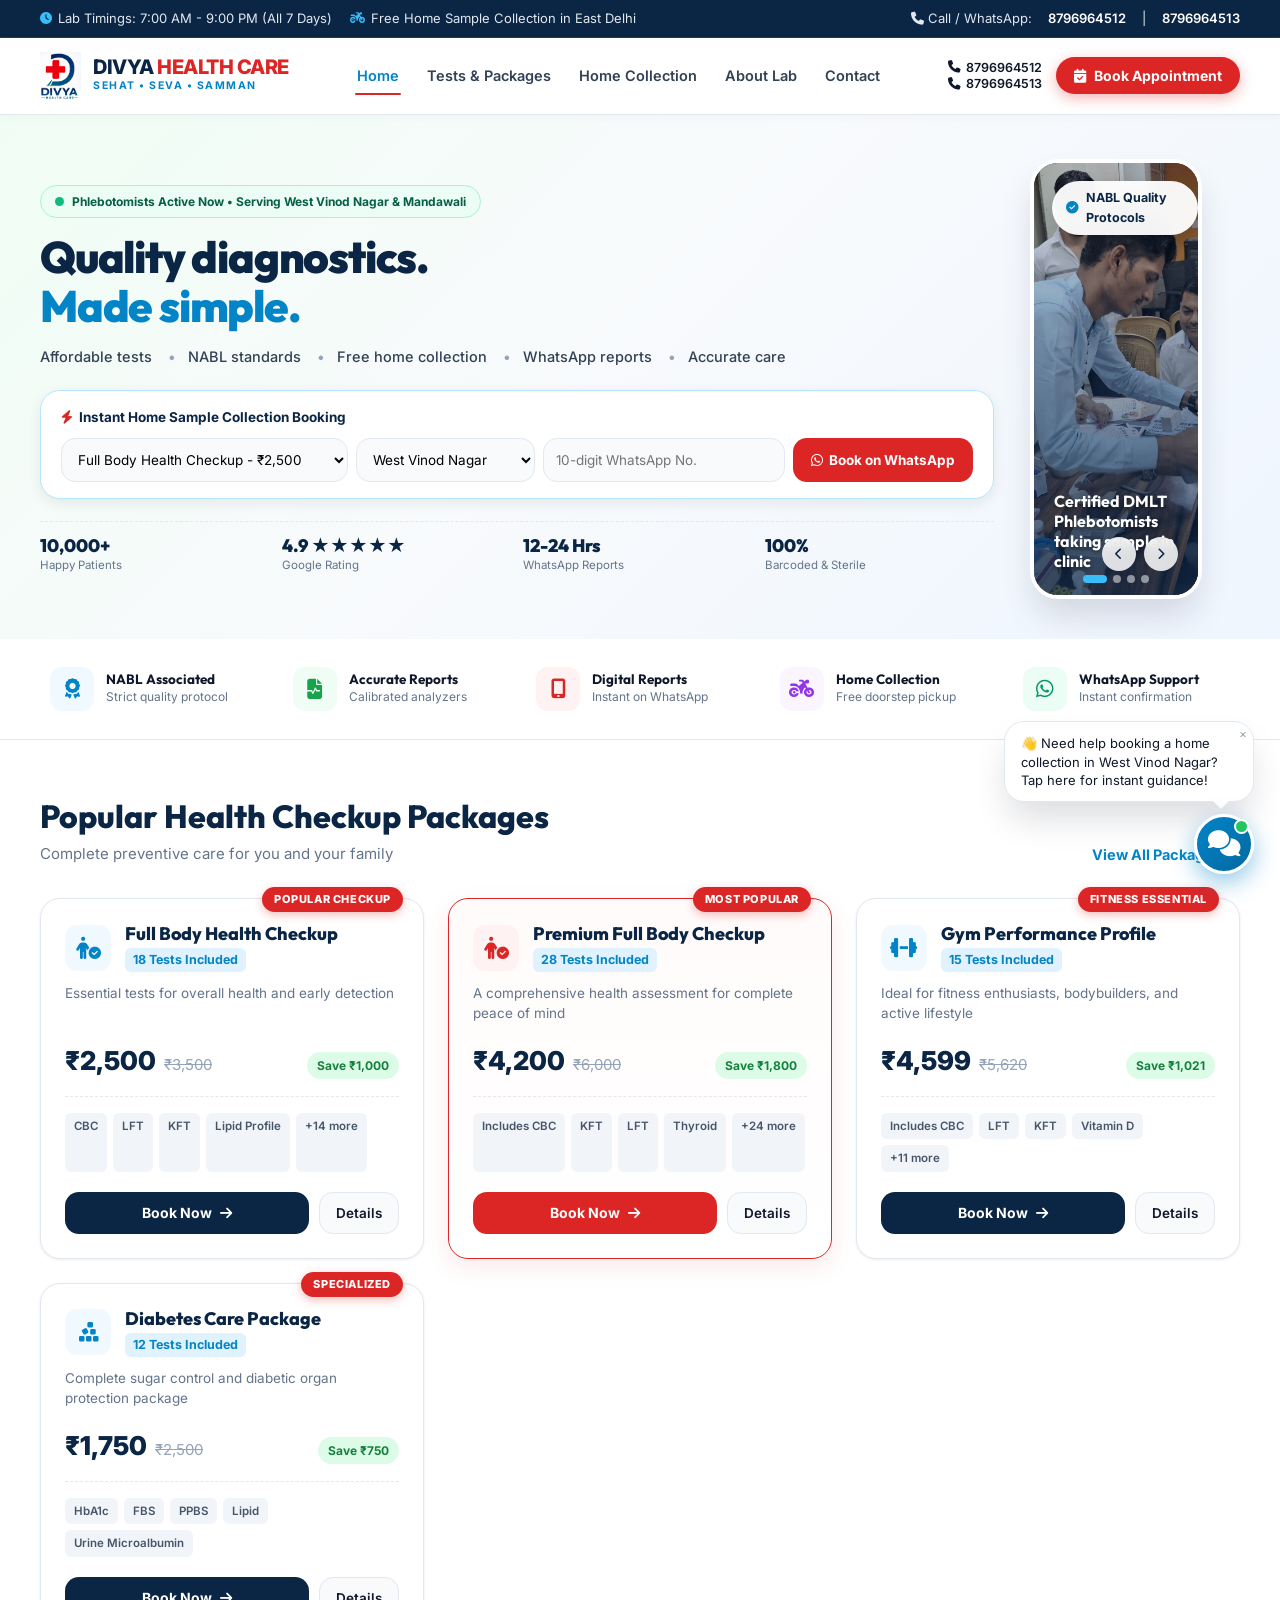
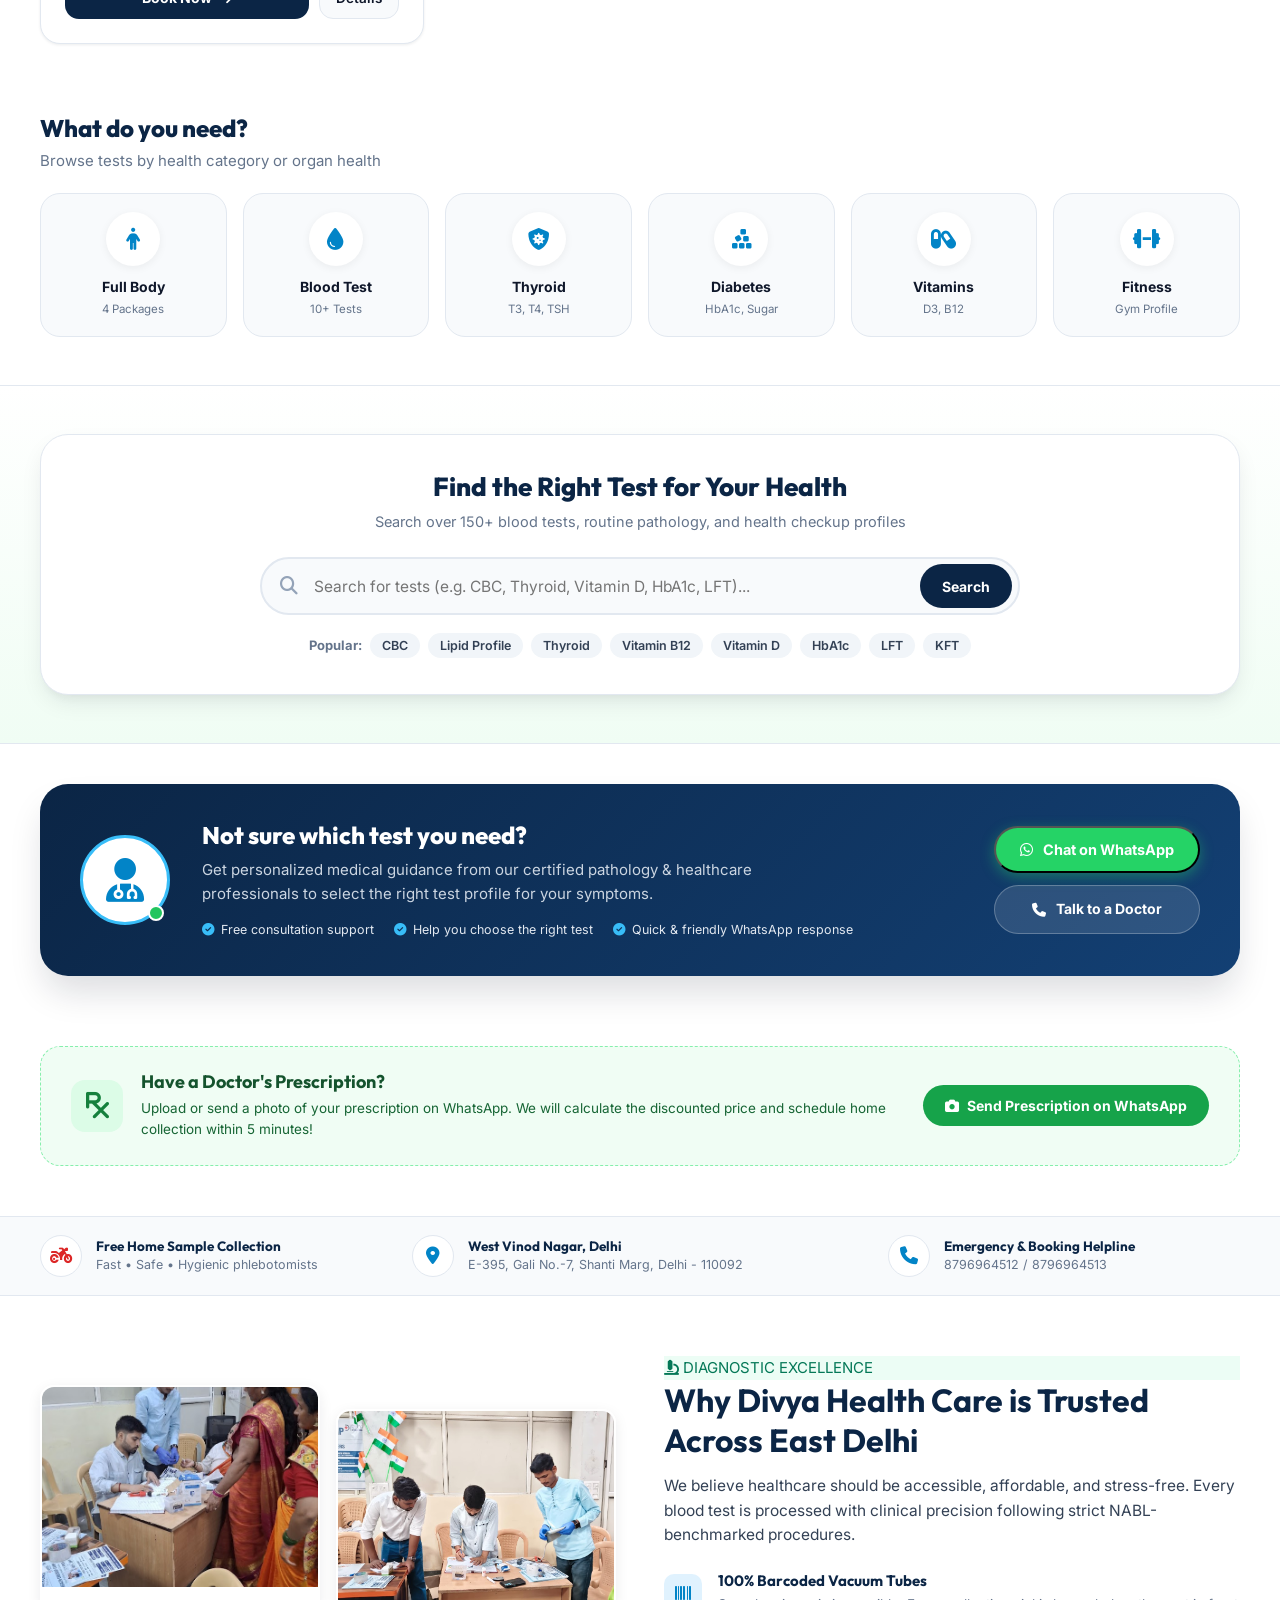
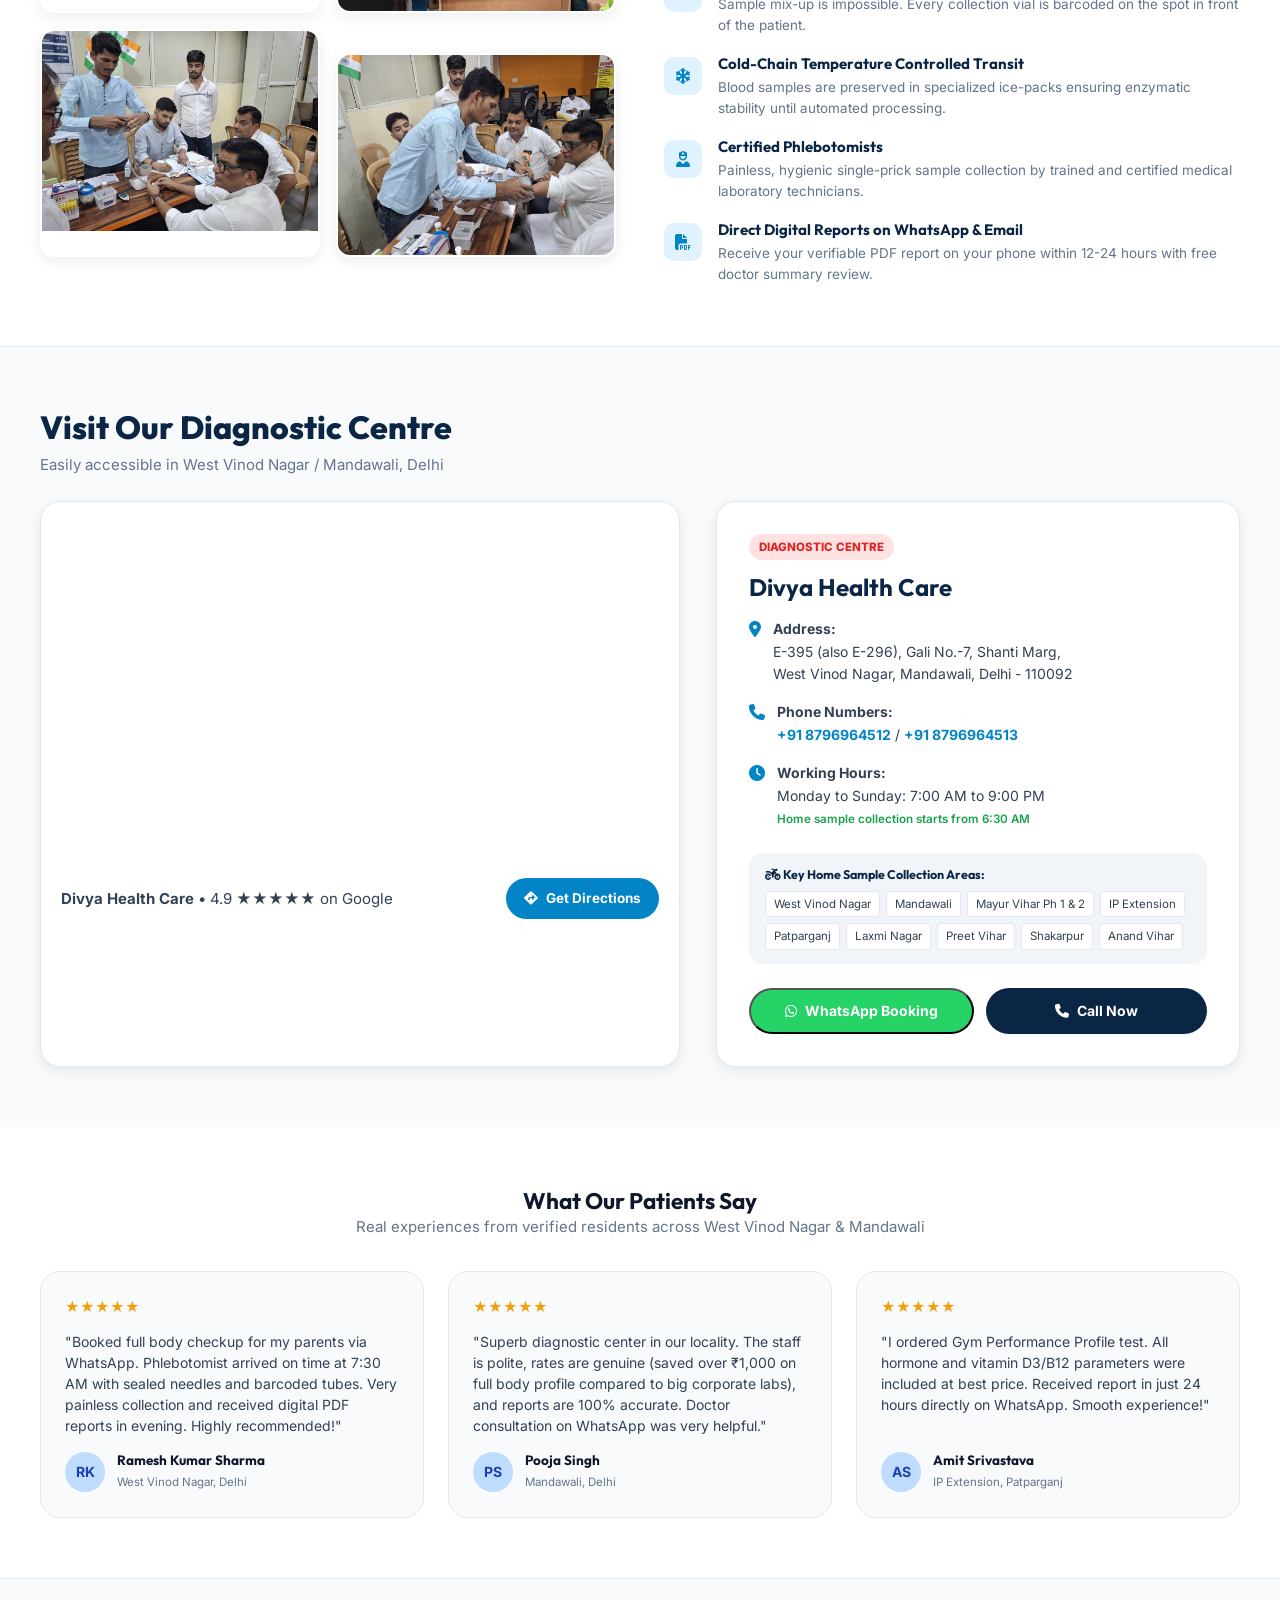
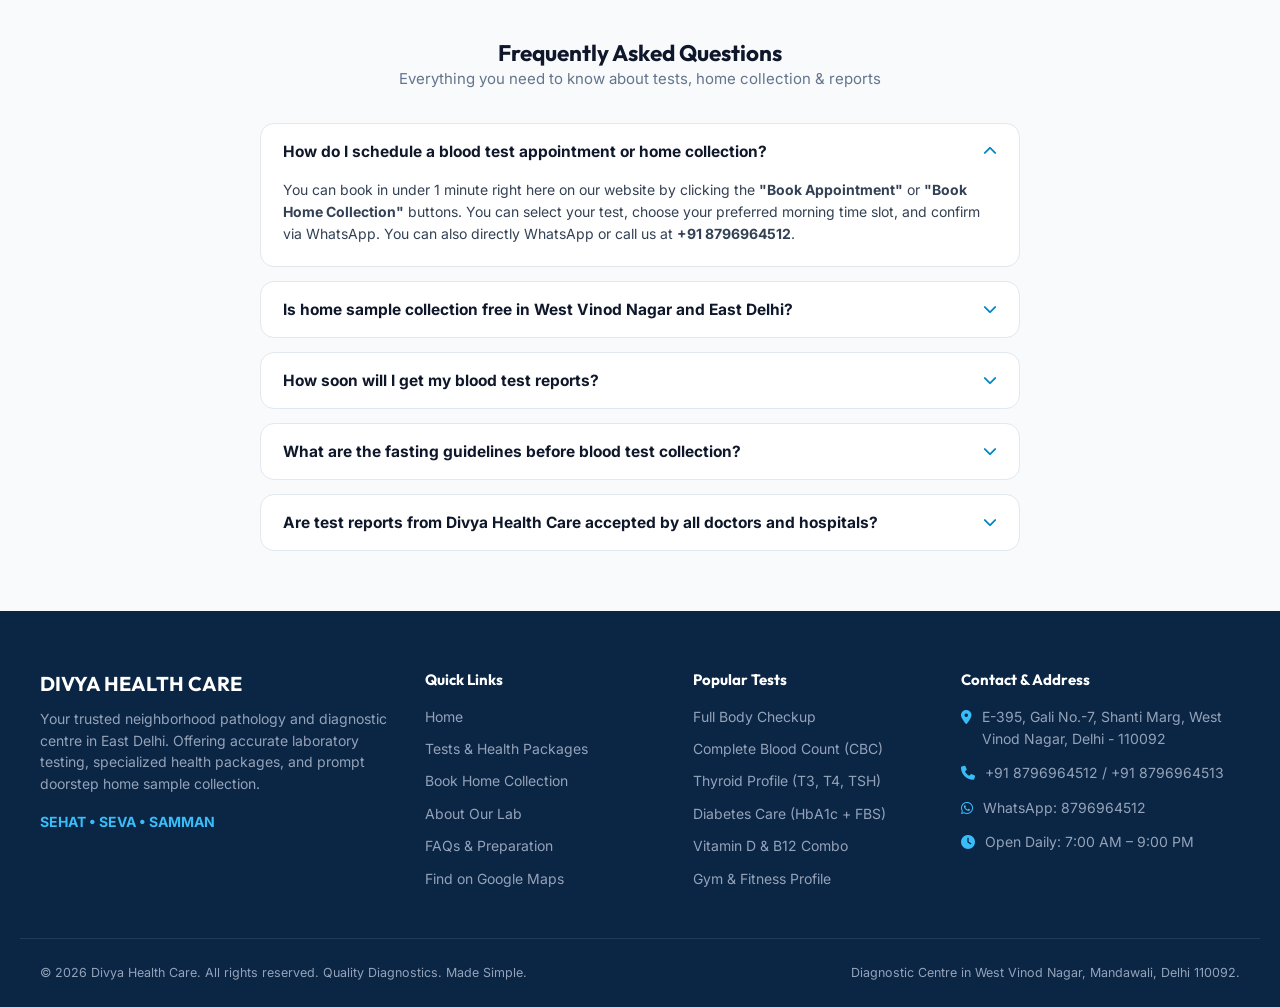
==== index.html @ 68afab59 "Ankit: first demo" ====
<!DOCTYPE html>
<html lang="en">
<head>
  <meta charset="UTF-8">
  <meta name="viewport" content="width=device-width, initial-scale=1.0, maximum-scale=5.0">
  <meta http-equiv="X-UA-Compatible" content="ie=edge">
  
  <!-- Primary SEO Meta Tags -->
  <title>Divya Health Care | Diagnostic Centre & Blood Testing Lab West Vinod Nagar, Delhi</title>
  <meta name="description" content="Divya Health Care - Leading pathology lab in West Vinod Nagar, Mandawali, Delhi. Book Full Body Checkup, CBC, Thyroid, Vitamin D, HbA1c with Free Home Sample Collection. Reports in 12-24 hrs on WhatsApp.">
  <meta name="keywords" content="Divya Health Care, pathology lab West Vinod Nagar, blood test home collection Mandawali, full body checkup Delhi, diagnostic center East Delhi, CBC test West Vinod Nagar, thyroid test home collection, blood test near me">
  <meta name="author" content="Divya Health Care">
  <meta name="robots" content="index, follow">
  <link rel="canonical" href="https://divyahealthcare.com/">

  <!-- Geo Meta Tags for Local Delhi Ranking -->
  <meta name="geo.region" content="IN-DL">
  <meta name="geo.placename" content="West Vinod Nagar, Mandawali, Delhi">
  <meta name="geo.position" content="28.6294;77.3015">
  <meta name="ICBM" content="28.6294, 77.3015">

  <!-- Open Graph / Facebook -->
  <meta property="og:type" content="medical.business">
  <meta property="og:title" content="Divya Health Care | Quality Diagnostics. Made Simple.">
  <meta property="og:description" content="Book affordable diagnostic tests & full body checkup packages with free home sample collection in West Vinod Nagar, Delhi. Instant WhatsApp report delivery.">
  <meta property="og:url" content="https://divyahealthcare.com/">
  <meta property="og:site_name" content="Divya Health Care">
  <meta property="og:image" content="Taking test2.jpg">

  <!-- Twitter Card -->
  <meta name="twitter:card" content="summary_large_image">
  <meta name="twitter:title" content="Divya Health Care | Diagnostic Lab & Home Collection Delhi">
  <meta name="twitter:description" content="NABL Associated Pathology Lab in West Vinod Nagar, Delhi. Free home sample collection and reports on WhatsApp.">
  <meta name="twitter:image" content="Taking test2.jpg">

  <!-- Favicon -->
  <link rel="icon" type="image/png" href="logo.png">

  <!-- Google Fonts: Inter & Outfit -->
  <link rel="preconnect" href="https://fonts.googleapis.com">
  <link rel="preconnect" href="https://fonts.gstatic.com" crossorigin>
  <link href="https://fonts.googleapis.com/css2?family=Inter:wght@400;500;600;700;800&family=Outfit:wght@500;600;700;800;900&display=swap" rel="stylesheet">

  <!-- Font Awesome Icons -->
  <link rel="stylesheet" href="https://cdnjs.cloudflare.com/ajax/libs/font-awesome/6.5.1/css/all.min.css">

  <!-- Stylesheets -->
  <link rel="stylesheet" href="css/style.css">
  <link rel="stylesheet" href="css/responsive.css">

  <!-- Schema.org Structured Data (DiagnosticLab / LocalBusiness) -->
  <script type="application/ld+json">
  {
    "@context": "https://schema.org",
    "@type": "DiagnosticLab",
    "name": "Divya Health Care",
    "alternateName": "Divya Healthcare Diagnostic Center",
    "image": "https://divyahealthcare.com/logo.png",
    "@id": "https://divyahealthcare.com/",
    "url": "https://divyahealthcare.com/",
    "telephone": ["+918796964512", "+918796964513"],
    "priceRange": "₹100 - ₹4,599",
    "address": {
      "@type": "PostalAddress",
      "streetAddress": "E-395, Gali No.-7, Shanti Marg, West Vinod Nagar, Mandawali",
      "addressLocality": "Delhi",
      "addressRegion": "Delhi",
      "postalCode": "110092",
      "addressCountry": "IN"
    },
    "geo": {
      "@type": "GeoCoordinates",
      "latitude": 28.6294,
      "longitude": 77.3015
    },
    "hasMap": "https://maps.app.goo.gl/azfvPmQHLmxPnsgY7",
    "openingHoursSpecification": [
      {
        "@type": "OpeningHoursSpecification",
        "dayOfWeek": ["Monday", "Tuesday", "Wednesday", "Thursday", "Friday", "Saturday", "Sunday"],
        "opens": "07:00",
        "closes": "21:00"
      }
    ],
    "medicalSpecialty": "Pathology",
    "availableService": [
      {
        "@type": "MedicalTest",
        "name": "Full Body Health Checkup",
        "description": "18 Tests comprehensive screening including CBC, LFT, KFT, Lipid Profile, Thyroid and Blood Sugar"
      },
      {
        "@type": "MedicalTest",
        "name": "Home Sample Collection",
        "description": "Free doorstep blood and urine sample collection across West Vinod Nagar, Mandawali, and East Delhi"
      },
      {
        "@type": "MedicalTest",
        "name": "Complete Blood Count (CBC)"
      },
      {
        "@type": "MedicalTest",
        "name": "Thyroid Profile (T3, T4, TSH)"
      }
    ],
    "aggregateRating": {
      "@type": "AggregateRating",
      "ratingValue": "4.9",
      "reviewCount": "164"
    }
  }
  </script>

  <!-- FAQPage Schema for Rich Snippets -->
  <script type="application/ld+json">
  {
    "@context": "https://schema.org",
    "@type": "FAQPage",
    "mainEntity": [
      {
        "@type": "Question",
        "name": "How can I book a blood test or home sample collection with Divya Health Care?",
        "acceptedAnswer": {
          "@type": "Answer",
          "text": "You can book directly by clicking 'Book Now' on any package on our website, or by sending a WhatsApp message to +91 8796964512. Our certified phlebotomist will visit your home at your preferred time slot."
        }
      },
      {
        "@type": "Question",
        "name": "Is home sample collection free in West Vinod Nagar and Mandawali?",
        "acceptedAnswer": {
          "@type": "Answer",
          "text": "Yes! Divya Health Care provides free home sample collection across West Vinod Nagar, Mandawali, Mayur Vihar, and surrounding East Delhi localities."
        }
      },
      {
        "@type": "Question",
        "name": "How and when will I receive my test reports?",
        "acceptedAnswer": {
          "@type": "Answer",
          "text": "100% accurate digital reports are sent directly to your registered WhatsApp number and email within 12 to 24 hours. Physical hard copies are also available at our clinic."
        }
      },
      {
        "@type": "Question",
        "name": "Is fasting required for full body health checkups?",
        "acceptedAnswer": {
          "@type": "Answer",
          "text": "Yes, 10 to 12 hours of overnight fasting is required for Full Body Checkup packages to ensure accurate blood glucose and lipid profile readings. Plain water is permitted."
        }
      }
    ]
  }
  </script>
</head>
<body>

  <!-- Top Announcement Bar (Desktop) -->
  <div class="top-announcement-bar">
    <div class="container top-bar-inner">
      <div class="top-bar-left">
        <span class="top-bar-item"><i class="fa-solid fa-clock"></i> Lab Timings: 7:00 AM - 9:00 PM (All 7 Days)</span>
        <span class="top-bar-item"><i class="fa-solid fa-motorcycle"></i> Free Home Sample Collection in East Delhi</span>
      </div>
      <div class="top-bar-right">
        <span><i class="fa-solid fa-phone"></i> Call / WhatsApp:</span>
        <a href="tel:+918796964512" class="top-phone-link">8796964512</a>
        <span>|</span>
        <a href="tel:+918796964513" class="top-phone-link">8796964513</a>
      </div>
    </div>
  </div>

  <!-- Site Header & Navigation -->
  <header class="site-header">
    <div class="container header-inner">
      <!-- Brand Logo & Title -->
      <a href="index.html" class="brand-logo-wrap" title="Divya Health Care Home">
        <img src="logo.png" alt="Divya Health Care Logo - Pathology Lab" class="brand-logo-img">
        <div class="brand-text-block">
          <span class="brand-main-title">DIVYA <span class="highlight-red">HEALTH CARE</span></span>
          <span class="brand-motto">SEHAT • SEVA • SAMMAN</span>
        </div>
      </a>

      <!-- Desktop Nav Menu -->
      <nav class="desktop-nav-menu" aria-label="Main Navigation">
        <a href="index.html" class="nav-link active">Home</a>
        <a href="tests.html" class="nav-link">Tests & Packages</a>
        <a href="#home-collection" class="nav-link">Home Collection</a>
        <a href="#why-us" class="nav-link">About Lab</a>
        <a href="#location" class="nav-link">Contact</a>
      </nav>

      <!-- Header Right Action -->
      <div class="header-right-actions">
        <div class="header-contact-phones">
          <a href="tel:+918796964512"><i class="fa-solid fa-phone text-accent"></i> 8796964512</a>
          <a href="tel:+918796964513"><i class="fa-solid fa-phone text-accent"></i> 8796964513</a>
        </div>
        <button type="button" class="btn-header-book" data-book-test="Full Body Health Checkup">
          <i class="fa-solid fa-calendar-check"></i>
          <span>Book Appointment</span>
        </button>
        <!-- Mobile Menu Toggle Button -->
        <button type="button" class="mobile-menu-toggle-btn" id="mobileMenuToggle" aria-label="Open Navigation Menu">
          <i class="fa-solid fa-bars"></i>
        </button>
      </div>
    </div>
  </header>

  <!-- ==========================================================================
       DYNAMIC POPULATED HERO SECTION WITH PHOTO ROTATOR & LIVE QUICK-BOOKING
       ========================================================================== -->
  <section class="hero-section" id="hero">
    <div class="container hero-layout-grid">
      <!-- Left Hero Column: Populated with Quick Booking & Live Stats -->
      <div class="hero-text-col">
        <!-- Live Active Status Pill -->
        <div class="hero-live-status-pill">
          <span class="pulsing-green-dot"></span>
          <span>Phlebotomists Active Now • Serving West Vinod Nagar & Mandawali</span>
        </div>

        <h1 class="hero-main-heading">
          Quality diagnostics.<br>
          <span class="highlight-sky">Made simple.</span>
        </h1>

        <div class="hero-subtext-bullets">
          <span>Affordable tests</span>
          <span>NABL standards</span>
          <span>Free home collection</span>
          <span>WhatsApp reports</span>
          <span>Accurate care</span>
        </div>

        <!-- Populated Hero Inline Quick Booking Widget -->
        <div class="hero-quick-booking-card">
          <div class="hero-quick-card-title">
            <i class="fa-solid fa-bolt"></i>
            <span>Instant Home Sample Collection Booking</span>
          </div>
          <form class="hero-quick-form" id="heroQuickBookForm">
            <select class="hero-quick-select" id="heroTestSelect">
              <option value="Full Body Health Checkup (₹2,500)">Full Body Health Checkup - ₹2,500</option>
              <option value="Premium Full Body Checkup (₹4,200)">Premium Full Body Checkup - ₹4,200</option>
              <option value="Gym Performance Profile (₹4,599)">Gym Performance Profile - ₹4,599</option>
              <option value="Diabetes Care Package (₹1,750)">Diabetes Care Package - ₹1,750</option>
              <option value="Complete Blood Count (CBC) (₹450)">CBC Test - ₹450</option>
              <option value="Thyroid Profile (T3, T4, TSH) (₹1,200)">Thyroid Profile - ₹1,200</option>
              <option value="Vitamin D & B12 Combo (₹1,150)">Vitamin D & B12 Combo - ₹1,150</option>
            </select>

            <select class="hero-quick-select" id="heroLocalitySelect">
              <option value="West Vinod Nagar">West Vinod Nagar</option>
              <option value="Mandawali">Mandawali</option>
              <option value="Mayur Vihar Ph 1 & 2">Mayur Vihar Ph 1 & 2</option>
              <option value="IP Extension / Patparganj">IP Extension</option>
              <option value="Laxmi Nagar / Preet Vihar">Laxmi Nagar</option>
            </select>

            <input type="tel" class="hero-quick-input" id="heroPhoneInput" placeholder="10-digit WhatsApp No." pattern="[0-9]{10}" required>

            <button type="submit" class="btn-hero-quick-submit">
              <i class="fa-brands fa-whatsapp"></i>
              <span>Book on WhatsApp</span>
            </button>
          </form>
        </div>

        <!-- Live Trust Metrics Row (Populated Hero) -->
        <div class="hero-live-stats-row">
          <div class="hero-stat-box">
            <h4>10,000+</h4>
            <p>Happy Patients</p>
          </div>
          <div class="hero-stat-box">
            <h4>4.9 ★★★★★</h4>
            <p>Google Rating</p>
          </div>
          <div class="hero-stat-box">
            <h4>12-24 Hrs</h4>
            <p>WhatsApp Reports</p>
          </div>
          <div class="hero-stat-box">
            <h4>100%</h4>
            <p>Barcoded & Sterile</p>
          </div>
        </div>
      </div>

      <!-- Right Hero Column: Dynamic Changing Photo Carousel (Real Lab Photos Only) -->
      <div class="hero-image-col">
        <div class="hero-slider-container">
          <div class="hero-slider-track">
            <!-- Slide 1: Taking test2.jpg (Phlebotomist sample collection in clinic) -->
            <div class="hero-slider-slide active">
              <img src="Taking test2.jpg" alt="DMLT phlebotomist taking blood sample at Divya Health Care clinic">
            </div>
            <!-- Slide 2: arrangement.jpg (Sterile test tubes and lab arrangement) -->
            <div class="hero-slider-slide">
              <img src="arrangement.jpg" alt="Sterilized vacutainers and blood testing equipment setup">
            </div>
            <!-- Slide 3: Taking test.jpg (Doorstep painless sample collection close-up) -->
            <div class="hero-slider-slide">
              <img src="Taking test.jpg" alt="Gentle single-prick blood sample collection by certified technician">
            </div>
            <!-- Slide 4: test photo.jpg (Clinical microscope & pathology testing) -->
            <div class="hero-slider-slide">
              <img src="test photo.jpg" alt="Microscopic analysis and automated pathology reporting">
            </div>
          </div>

          <!-- Dynamic Floating Badge Box -->
          <div class="hero-slide-badge-box">
            <i class="fa-solid fa-circle-check"></i>
            <span id="heroSliderBadge">NABL Quality Protocols</span>
          </div>

          <!-- Dynamic Caption at bottom -->
          <div class="hero-slide-caption-box">
            <h4 id="heroSliderCaption">Certified DMLT Phlebotomists taking sample in clinic</h4>
          </div>

          <!-- Slider Navigation Arrows -->
          <div class="hero-slider-nav-btns">
            <button type="button" class="slider-nav-btn" id="heroSlidePrev" aria-label="Previous Photo">
              <i class="fa-solid fa-chevron-left"></i>
            </button>
            <button type="button" class="slider-nav-btn" id="heroSlideNext" aria-label="Next Photo">
              <i class="fa-solid fa-chevron-right"></i>
            </button>
          </div>

          <!-- Slider Dots -->
          <div class="hero-slider-dots-box" id="heroSliderDots"></div>
        </div>
      </div>
    </div>
  </section>

  <!-- Trust Badges Bar (Panel 1 & Panel 3) -->
  <div class="trust-badges-bar">
    <div class="container trust-badges-grid">
      <div class="trust-badge-item">
        <div class="trust-badge-icon"><i class="fa-solid fa-award"></i></div>
        <div class="trust-badge-text">
          <h4>NABL Associated</h4>
          <p>Strict quality protocol</p>
        </div>
      </div>
      <div class="trust-badge-item">
        <div class="trust-badge-icon"><i class="fa-solid fa-file-waveform"></i></div>
        <div class="trust-badge-text">
          <h4>Accurate Reports</h4>
          <p>Calibrated analyzers</p>
        </div>
      </div>
      <div class="trust-badge-item">
        <div class="trust-badge-icon"><i class="fa-solid fa-mobile-screen-button"></i></div>
        <div class="trust-badge-text">
          <h4>Digital Reports</h4>
          <p>Instant on WhatsApp</p>
        </div>
      </div>
      <div class="trust-badge-item">
        <div class="trust-badge-icon"><i class="fa-solid fa-motorcycle"></i></div>
        <div class="trust-badge-text">
          <h4>Home Collection</h4>
          <p>Free doorstep pickup</p>
        </div>
      </div>
      <div class="trust-badge-item">
        <div class="trust-badge-icon"><i class="fa-brands fa-whatsapp"></i></div>
        <div class="trust-badge-text">
          <h4>WhatsApp Support</h4>
          <p>Instant confirmation</p>
        </div>
      </div>
    </div>
  </div>

  <!-- Popular Health Checkup Packages Section (Panel 1 & Panel 3) -->
  <section class="packages-section" id="packages">
    <div class="container">
      <div class="section-header-row">
        <div class="section-title-wrap">
          <h2>Popular Health Checkup Packages</h2>
          <p class="section-subtitle">Complete preventive care for you and your family</p>
        </div>
        <a href="tests.html" class="section-link-more">
          <span>View All Packages</span>
          <i class="fa-solid fa-arrow-right"></i>
        </a>
      </div>

      <!-- Packages Grid (Populated via JS tests-data) -->
      <div class="packages-grid" id="popularPackagesContainer"></div>
    </div>
  </section>

  <!-- "What Do You Need?" Category Grid (Panel 3 Mobile) -->
  <section class="category-section">
    <div class="container">
      <div class="section-header-row" style="margin-bottom: 20px;">
        <div class="section-title-wrap">
          <h2 style="font-size: 24px;">What do you need?</h2>
          <p class="section-subtitle">Browse tests by health category or organ health</p>
        </div>
      </div>
      <div class="category-grid" id="categoryPillsGrid"></div>
    </div>
  </section>

  <!-- Live Test Search & Quick Filter Section (Panel 1) -->
  <section class="search-find-section" id="search-section">
    <div class="container">
      <div class="search-container-box">
        <div class="search-box-header">
          <h3>Find the Right Test for Your Health</h3>
          <p>Search over 150+ blood tests, routine pathology, and health checkup profiles</p>
        </div>

        <!-- Live Search Field -->
        <div class="search-input-wrapper">
          <i class="fa-solid fa-magnifying-glass search-icon"></i>
          <input type="text" id="testLiveSearchInput" class="test-search-field" placeholder="Search for tests (e.g. CBC, Thyroid, Vitamin D, HbA1c, LFT)..." autocomplete="off">
          <button type="button" class="btn-search-trigger">Search</button>

          <!-- Dropdown Results Container -->
          <div class="live-search-results-box" id="liveSearchResults"></div>
        </div>

        <!-- Popular Tags Line -->
        <div class="quick-tags-line">
          <span class="quick-tag-label">Popular:</span>
          <button type="button" class="quick-search-tag" data-tag="CBC">CBC</button>
          <button type="button" class="quick-search-tag" data-tag="Lipid Profile">Lipid Profile</button>
          <button type="button" class="quick-search-tag" data-tag="Thyroid">Thyroid</button>
          <button type="button" class="quick-search-tag" data-tag="Vitamin B12">Vitamin B12</button>
          <button type="button" class="quick-search-tag" data-tag="Vitamin D">Vitamin D</button>
          <button type="button" class="quick-search-tag" data-tag="HbA1c">HbA1c</button>
          <button type="button" class="quick-search-tag" data-tag="LFT">LFT</button>
          <button type="button" class="quick-search-tag" data-tag="KFT">KFT</button>
        </div>
      </div>
    </div>
  </section>

  <!-- Doctor Consultation Card (Panel 1 & Panel 3) -->
  <section class="doctor-consult-section">
    <div class="container">
      <div class="doctor-consult-card">
        <div class="doctor-avatar-wrap">
          <div class="doctor-avatar-circle">
            <i class="fa-solid fa-user-doctor"></i>
          </div>
          <span class="doc-online-dot" title="Doctor Team Online"></span>
        </div>
        <div class="doctor-info-text">
          <h3>Not sure which test you need?</h3>
          <p>Get personalized medical guidance from our certified pathology & healthcare professionals to select the right test profile for your symptoms.</p>
          <div class="doctor-features-list">
            <span><i class="fa-solid fa-check-circle"></i> Free consultation support</span>
            <span><i class="fa-solid fa-check-circle"></i> Help you choose the right test</span>
            <span><i class="fa-solid fa-check-circle"></i> Quick & friendly WhatsApp response</span>
          </div>
        </div>
        <div class="doctor-actions-col">
          <button type="button" class="btn-doc-whatsapp" data-whatsapp-chat="Doctor Consultation">
            <i class="fa-brands fa-whatsapp"></i>
            <span>Chat on WhatsApp</span>
          </button>
          <a href="tel:+918796964512" class="btn-doc-call">
            <i class="fa-solid fa-phone"></i>
            <span>Talk to a Doctor</span>
          </a>
        </div>
      </div>
    </div>
  </section>

  <!-- Prescription Upload Banner -->
  <section class="rx-banner-section" id="home-collection">
    <div class="container">
      <div class="rx-banner-card">
        <div class="rx-banner-left">
          <div class="rx-icon-box"><i class="fa-solid fa-prescription"></i></div>
          <div class="rx-text-box">
            <h4>Have a Doctor's Prescription?</h4>
            <p>Upload or send a photo of your prescription on WhatsApp. We will calculate the discounted price and schedule home collection within 5 minutes!</p>
          </div>
        </div>
        <button type="button" class="btn-upload-rx" id="btnUploadPrescription">
          <i class="fa-solid fa-camera"></i>
          <span>Send Prescription on WhatsApp</span>
        </button>
      </div>
    </div>
  </section>

  <!-- Quick Info Strip (Panel 1 Bottom) -->
  <div class="info-strip-banner">
    <div class="container info-strip-grid">
      <div class="info-strip-item">
        <div class="info-strip-icon"><i class="fa-solid fa-motorcycle"></i></div>
        <div class="info-strip-content">
          <h5>Free Home Sample Collection</h5>
          <p>Fast • Safe • Hygienic phlebotomists</p>
        </div>
      </div>
      <div class="info-strip-item">
        <div class="info-strip-icon"><i class="fa-solid fa-location-dot"></i></div>
        <div class="info-strip-content">
          <h5>West Vinod Nagar, Delhi</h5>
          <p>E-395, Gali No.-7, Shanti Marg, Delhi - 110092</p>
        </div>
      </div>
      <div class="info-strip-item">
        <div class="info-strip-icon"><i class="fa-solid fa-phone"></i></div>
        <div class="info-strip-content">
          <h5>Emergency & Booking Helpline</h5>
          <p>8796964512 / 8796964513</p>
        </div>
      </div>
    </div>
  </div>

  <!-- Why Choose Divya Health Care Section (Real Photos Only) -->
  <section class="why-us-section" id="why-us">
    <div class="container why-us-grid">
      <!-- Real Lab Photos Collage Only (No Ad Posters) -->
      <div class="why-us-image-collage">
        <div class="why-img-card">
          <img src="Taking test.jpg" alt="Phlebotomy doorstep blood sample collection">
        </div>
        <div class="why-img-card" style="margin-top: 24px;">
          <img src="arrangement.jpg" alt="Sterile lab testing tubes and collection kits">
        </div>
        <div class="why-img-card">
          <img src="test photo.jpg" alt="Clinical lab microscope and automated analyzer">
        </div>
        <div class="why-img-card" style="margin-top: 24px;">
          <img src="Taking test2.jpg" alt="Patient undergoing blood testing at Divya Health Care">
        </div>
      </div>

      <div class="why-us-content">
        <div class="hero-pill-badge" style="background:#ecfdf5; color:#047857;">
          <i class="fa-solid fa-microscope"></i> DIAGNOSTIC EXCELLENCE
        </div>
        <h2>Why Divya Health Care is Trusted Across East Delhi</h2>
        <p class="lead">We believe healthcare should be accessible, affordable, and stress-free. Every blood test is processed with clinical precision following strict NABL-benchmarked procedures.</p>

        <div class="why-features-stack">
          <div class="why-feature-row">
            <div class="why-feat-icon"><i class="fa-solid fa-barcode"></i></div>
            <div class="why-feat-text">
              <h4>100% Barcoded Vacuum Tubes</h4>
              <p>Sample mix-up is impossible. Every collection vial is barcoded on the spot in front of the patient.</p>
            </div>
          </div>
          <div class="why-feature-row">
            <div class="why-feat-icon"><i class="fa-solid fa-snowflake"></i></div>
            <div class="why-feat-text">
              <h4>Cold-Chain Temperature Controlled Transit</h4>
              <p>Blood samples are preserved in specialized ice-packs ensuring enzymatic stability until automated processing.</p>
            </div>
          </div>
          <div class="why-feature-row">
            <div class="why-feat-icon"><i class="fa-solid fa-user-nurse"></i></div>
            <div class="why-feat-text">
              <h4>Certified Phlebotomists</h4>
              <p>Painless, hygienic single-prick sample collection by trained and certified medical laboratory technicians.</p>
            </div>
          </div>
          <div class="why-feature-row">
            <div class="why-feat-icon"><i class="fa-solid fa-file-pdf"></i></div>
            <div class="why-feat-text">
              <h4>Direct Digital Reports on WhatsApp & Email</h4>
              <p>Receive your verifiable PDF report on your phone within 12-24 hours with free doctor summary review.</p>
            </div>
          </div>
        </div>
      </div>
    </div>
  </section>

  <!-- Google Maps & Clinic Location Section -->
  <section class="location-section" id="location">
    <div class="container">
      <div class="section-header-row" style="margin-bottom: 24px;">
        <div class="section-title-wrap">
          <h2>Visit Our Diagnostic Centre</h2>
          <p class="section-subtitle">Easily accessible in West Vinod Nagar / Mandawali, Delhi</p>
        </div>
      </div>

      <div class="location-layout-grid">
        <!-- Map Card -->
        <div class="map-wrapper-card">
          <div class="map-iframe-container">
            <iframe 
              src="https://www.google.com/maps/embed?pb=!1m18!1m12!1m3!1d14008.225!2d77.3015!3d28.6294!2m3!1f0!2f0!3f0!3m2!1i1024!2i768!4f13.1!3m3!1m2!1s0x390ce5b934c4d007%3A0xba870d61f8ecad88!2sDivya%20health%20care%2C%20E%20296%20Gali%20no%207%2C%20Shanti%20Marg%2C%20West%20Vinod%20Nagar%2C%20Mandawali%2C%20Delhi%2C%20110092!5e0!3m2!1sen!2sin!4v1700000000000!5m2!1sen!2sin" 
              width="100%" 
              height="360" 
              style="border:0;" 
              allowfullscreen="" 
              loading="lazy" 
              referrerpolicy="no-referrer-when-downgrade"
              title="Divya Health Care Google Maps Location">
            </iframe>
          </div>
          <div class="map-footer-bar">
            <span><strong>Divya Health Care</strong> • 4.9 ★★★★★ on Google</span>
            <a href="https://maps.app.goo.gl/azfvPmQHLmxPnsgY7?g_st=iw" target="_blank" rel="noopener" class="btn-open-google-maps">
              <i class="fa-solid fa-diamond-turn-right"></i>
              <span>Get Directions</span>
            </a>
          </div>
        </div>

        <!-- Location Details Card -->
        <div class="location-details-card">
          <div>
            <span class="loc-badge">Diagnostic Centre</span>
            <h3>Divya Health Care</h3>
            <div class="loc-info-list">
              <div class="loc-info-item">
                <i class="fa-solid fa-location-dot"></i>
                <div>
                  <strong>Address:</strong><br>
                  E-395 (also E-296), Gali No.-7, Shanti Marg,<br>
                  West Vinod Nagar, Mandawali, Delhi - 110092
                </div>
              </div>
              <div class="loc-info-item">
                <i class="fa-solid fa-phone"></i>
                <div>
                  <strong>Phone Numbers:</strong><br>
                  <a href="tel:+918796964512" style="color: #0284c7; font-weight:700;">+91 8796964512</a> / 
                  <a href="tel:+918796964513" style="color: #0284c7; font-weight:700;">+91 8796964513</a>
                </div>
              </div>
              <div class="loc-info-item">
                <i class="fa-solid fa-clock"></i>
                <div>
                  <strong>Working Hours:</strong><br>
                  Monday to Sunday: 7:00 AM to 9:00 PM<br>
                  <small style="color:#16a34a; font-weight:600;">Home sample collection starts from 6:30 AM</small>
                </div>
              </div>
            </div>

            <div class="service-areas-pill-box">
              <h5><i class="fa-solid fa-motorcycle"></i> Key Home Sample Collection Areas:</h5>
              <div class="service-areas-tags">
                <span>West Vinod Nagar</span>
                <span>Mandawali</span>
                <span>Mayur Vihar Ph 1 & 2</span>
                <span>IP Extension</span>
                <span>Patparganj</span>
                <span>Laxmi Nagar</span>
                <span>Preet Vihar</span>
                <span>Shakarpur</span>
                <span>Anand Vihar</span>
              </div>
            </div>
          </div>

          <div class="location-action-btns">
            <button type="button" class="btn-loc-wa" data-whatsapp-chat="Home Collection">
              <i class="fa-brands fa-whatsapp"></i> WhatsApp Booking
            </button>
            <a href="tel:+918796964512" class="btn-loc-call">
              <i class="fa-solid fa-phone"></i> Call Now
            </a>
          </div>
        </div>
      </div>
    </div>
  </section>

  <!-- Patient Reviews & Testimonials -->
  <section class="testimonials-section">
    <div class="container">
      <div class="section-header-row" style="text-align: center; display: block; margin-bottom: 32px;">
        <h2>What Our Patients Say</h2>
        <p class="section-subtitle">Real experiences from verified residents across West Vinod Nagar & Mandawali</p>
      </div>

      <div class="reviews-grid">
        <div class="review-card">
          <div class="review-stars">★★★★★</div>
          <p class="review-text">"Booked full body checkup for my parents via WhatsApp. Phlebotomist arrived on time at 7:30 AM with sealed needles and barcoded tubes. Very painless collection and received digital PDF reports in evening. Highly recommended!"</p>
          <div class="reviewer-meta">
            <div class="reviewer-avatar">RK</div>
            <div class="reviewer-info">
              <h5>Ramesh Kumar Sharma</h5>
              <span>West Vinod Nagar, Delhi</span>
            </div>
          </div>
        </div>

        <div class="review-card">
          <div class="review-stars">★★★★★</div>
          <p class="review-text">"Superb diagnostic center in our locality. The staff is polite, rates are genuine (saved over ₹1,000 on full body profile compared to big corporate labs), and reports are 100% accurate. Doctor consultation on WhatsApp was very helpful."</p>
          <div class="reviewer-meta">
            <div class="reviewer-avatar">PS</div>
            <div class="reviewer-info">
              <h5>Pooja Singh</h5>
              <span>Mandawali, Delhi</span>
            </div>
          </div>
        </div>

        <div class="review-card">
          <div class="review-stars">★★★★★</div>
          <p class="review-text">"I ordered Gym Performance Profile test. All hormone and vitamin D3/B12 parameters were included at best price. Received report in just 24 hours directly on WhatsApp. Smooth experience!"</p>
          <div class="reviewer-meta">
            <div class="reviewer-avatar">AS</div>
            <div class="reviewer-info">
              <h5>Amit Srivastava</h5>
              <span>IP Extension, Patparganj</span>
            </div>
          </div>
        </div>
      </div>
    </div>
  </section>

  <!-- FAQ Section -->
  <section class="faq-section" id="faq">
    <div class="container faq-max-wrap">
      <div class="section-header-row" style="text-align: center; display: block; margin-bottom: 32px;">
        <h2>Frequently Asked Questions</h2>
        <p class="section-subtitle">Everything you need to know about tests, home collection & reports</p>
      </div>

      <div class="faq-accordion-stack">
        <div class="faq-accordion-item active">
          <button type="button" class="faq-question">
            <span>How do I schedule a blood test appointment or home collection?</span>
            <i class="fa-solid fa-chevron-down"></i>
          </button>
          <div class="faq-answer">
            <p>You can book in under 1 minute right here on our website by clicking the <strong>"Book Appointment"</strong> or <strong>"Book Home Collection"</strong> buttons. You can select your test, choose your preferred morning time slot, and confirm via WhatsApp. You can also directly WhatsApp or call us at <strong>+91 8796964512</strong>.</p>
          </div>
        </div>

        <div class="faq-accordion-item">
          <button type="button" class="faq-question">
            <span>Is home sample collection free in West Vinod Nagar and East Delhi?</span>
            <i class="fa-solid fa-chevron-down"></i>
          </button>
          <div class="faq-answer">
            <p>Yes, we provide <strong>100% Free Home Sample Collection</strong> across West Vinod Nagar, Mandawali, Mayur Vihar, and surrounding neighborhoods for all packages and test bookings above ₹499.</p>
          </div>
        </div>

        <div class="faq-accordion-item">
          <button type="button" class="faq-question">
            <span>How soon will I get my blood test reports?</span>
            <i class="fa-solid fa-chevron-down"></i>
          </button>
          <div class="faq-answer">
            <p>Routine tests like CBC, Blood Glucose, and Urine Examination are ready within <strong>4 to 6 hours</strong>. Comprehensive packages (LFT, KFT, Thyroid, Lipid, Vitamins) are delivered in <strong>12 to 24 hours</strong> directly as a secure PDF on your WhatsApp and email.</p>
          </div>
        </div>

        <div class="faq-accordion-item">
          <button type="button" class="faq-question">
            <span>What are the fasting guidelines before blood test collection?</span>
            <i class="fa-solid fa-chevron-down"></i>
          </button>
          <div class="faq-answer">
            <p>For Full Body Health Checkups, Lipid Profile, and Fasting Blood Sugar, <strong>10 to 12 hours of overnight fasting</strong> is required. You can drink plain water. Avoid tea, coffee, milk, or breakfast until the sample is drawn. For CBC, Thyroid, or Fever profiles, no strict fasting is necessary.</p>
          </div>
        </div>

        <div class="faq-accordion-item">
          <button type="button" class="faq-question">
            <span>Are test reports from Divya Health Care accepted by all doctors and hospitals?</span>
            <i class="fa-solid fa-chevron-down"></i>
          </button>
          <div class="faq-answer">
            <p>Yes. Our laboratory follows standard NABL-associated quality control protocols, uses automated calibrated clinical biochemistry and hematology analyzers, and all reports are verified and signed by qualified pathologists.</p>
          </div>
        </div>
      </div>
    </div>
  </section>

  <!-- Footer -->
  <footer class="site-footer">
    <div class="container footer-top-grid">
      <div class="footer-brand">
        <h4>DIVYA HEALTH CARE</h4>
        <p>Your trusted neighborhood pathology and diagnostic centre in East Delhi. Offering accurate laboratory testing, specialized health packages, and prompt doorstep home sample collection.</p>
        <p style="color: #38bdf8; font-weight:700;">SEHAT • SEVA • SAMMAN</p>
      </div>

      <div class="footer-col">
        <h5>Quick Links</h5>
        <ul class="footer-nav-list">
          <li><a href="index.html">Home</a></li>
          <li><a href="tests.html">Tests & Health Packages</a></li>
          <li><a href="#home-collection">Book Home Collection</a></li>
          <li><a href="#why-us">About Our Lab</a></li>
          <li><a href="#faq">FAQs & Preparation</a></li>
          <li><a href="https://maps.app.goo.gl/azfvPmQHLmxPnsgY7?g_st=iw" target="_blank" rel="noopener">Find on Google Maps</a></li>
        </ul>
      </div>

      <div class="footer-col">
        <h5>Popular Tests</h5>
        <ul class="footer-nav-list">
          <li><a href="tests.html?search=Full Body">Full Body Checkup</a></li>
          <li><a href="tests.html?search=CBC">Complete Blood Count (CBC)</a></li>
          <li><a href="tests.html?search=Thyroid">Thyroid Profile (T3, T4, TSH)</a></li>
          <li><a href="tests.html?search=Diabetes">Diabetes Care (HbA1c + FBS)</a></li>
          <li><a href="tests.html?search=Vitamin">Vitamin D & B12 Combo</a></li>
          <li><a href="tests.html?search=Gym">Gym & Fitness Profile</a></li>
        </ul>
      </div>

      <div class="footer-col">
        <h5>Contact & Address</h5>
        <ul class="footer-contact-list">
          <li>
            <i class="fa-solid fa-location-dot"></i>
            <span>E-395, Gali No.-7, Shanti Marg, West Vinod Nagar, Delhi - 110092</span>
          </li>
          <li>
            <i class="fa-solid fa-phone"></i>
            <span>+91 8796964512 / +91 8796964513</span>
          </li>
          <li>
            <i class="fa-brands fa-whatsapp"></i>
            <span>WhatsApp: 8796964512</span>
          </li>
          <li>
            <i class="fa-solid fa-clock"></i>
            <span>Open Daily: 7:00 AM – 9:00 PM</span>
          </li>
        </ul>
      </div>
    </div>

    <div class="container footer-bottom-bar">
      <p>© 2026 Divya Health Care. All rights reserved. Quality Diagnostics. Made Simple.</p>
      <p>Diagnostic Centre in West Vinod Nagar, Mandawali, Delhi 110092.</p>
    </div>
  </footer>

  <!-- ==========================================================================
       MOBILE BOTTOM NAVIGATION BAR (Sticky 1-Tap Booking & WhatsApp)
       ========================================================================== -->
  <div class="mobile-bottom-bar">
    <div class="mobile-bottom-bar-inner">
      <button type="button" class="btn-mobile-bar-book" data-book-test="Full Body Health Checkup">
        <i class="fa-solid fa-calendar-check"></i>
        <span>Book a Test</span>
      </button>
      <button type="button" class="btn-mobile-bar-wa" data-whatsapp-chat="Home Collection">
        <i class="fa-brands fa-whatsapp"></i>
        <span>WhatsApp</span>
      </button>
    </div>
  </div>

  <!-- ==========================================================================
       LIVE ASSISTANCE WIDGET (Bottom Right - Modern Interactive Floating Assistant)
       ========================================================================== -->
  <div class="live-assistant-wrapper">
    <!-- Friendly Speech Bubble -->
    <div class="assistant-greeting-bubble" id="assistantGreetingBubble">
      <button type="button" class="close-prompt-btn" id="closePromptBubble" aria-label="Close message">×</button>
      <p>👋 Need help booking a home collection in West Vinod Nagar? Tap here for instant guidance!</p>
    </div>

    <!-- Assistant Main Button -->
    <button type="button" class="live-assistant-trigger" id="liveAssistantToggle" aria-label="Open Live Lab Assistant">
      <span class="assistant-online-ping"></span>
      <i class="fa-solid fa-comments assistant-open-icon"></i>
      <i class="fa-solid fa-xmark assistant-close-icon"></i>
    </button>

    <!-- Assistant Chat Popover Drawer -->
    <div class="live-assistant-drawer" id="liveAssistantDrawer">
      <div class="asst-drawer-header">
        <div class="asst-header-left">
          <div class="asst-header-avatar">
            <i class="fa-solid fa-user-doctor"></i>
          </div>
          <div class="asst-header-meta">
            <h4>Divya Health Assistant</h4>
            <span><i class="fa-solid fa-circle" style="font-size: 7px;"></i> Online • Typical reply in 2 mins</span>
          </div>
        </div>
        <button type="button" class="asst-close-btn" id="closeAssistantBtn"><i class="fa-solid fa-xmark"></i></button>
      </div>

      <div class="asst-drawer-body">
        <div class="asst-chat-bubble-system">
          Hello! Welcome to <strong>Divya Health Care</strong>. How can our medical team assist you today?
        </div>

        <div class="asst-quick-actions-box">
          <button type="button" class="asst-quick-action-btn" data-action="book-home">
            <i class="fa-solid fa-motorcycle"></i>
            <span>Book Home Sample Collection</span>
          </button>
          <button type="button" class="asst-quick-action-btn" data-action="upload-rx">
            <i class="fa-solid fa-camera"></i>
            <span>Send Prescription for Pricing</span>
          </button>
          <button type="button" class="asst-quick-action-btn" data-action="fasting-advice">
            <i class="fa-solid fa-circle-info"></i>
            <span>Ask About Fasting Guidelines</span>
          </button>
          <button type="button" class="asst-quick-action-btn btn-wa-action" data-action="whatsapp-direct">
            <i class="fa-brands fa-whatsapp"></i>
            <span>Direct WhatsApp Chat</span>
          </button>
        </div>
      </div>

      <div class="asst-drawer-footer">
        <i class="fa-solid fa-shield-check" style="color: #16a34a;"></i> NABL Associated Lab • West Vinod Nagar, Delhi
      </div>
    </div>
  </div>

  <!-- ==========================================================================
       REAL-TIME ACTIVITY TOASTER (Social Proof Corner Alert)
       ========================================================================== -->
  <div class="live-activity-toaster" id="liveActivityToaster">
    <div class="toast-icon"><i class="fa-solid fa-motorcycle"></i></div>
    <div class="toast-content">
      <div class="toast-header-line">
        <span class="toast-title">Live Activity</span>
        <span class="toast-time">Just now</span>
      </div>
      <p class="toast-text">Sample collection booked in Mandawali</p>
    </div>
    <button type="button" class="toast-close-btn" aria-label="Close notification"><i class="fa-solid fa-xmark"></i></button>
  </div>

  <!-- Mobile Drawer Menu -->
  <div class="mobile-nav-drawer" id="mobileNavDrawer">
    <div class="mobile-drawer-content">
      <div class="mobile-drawer-header">
        <div class="brand-text-block">
          <span class="brand-main-title" style="font-size: 17px;">DIVYA <span class="highlight-red">HEALTH</span></span>
          <span class="brand-motto" style="font-size: 9px;">SEHAT • SEVA • SAMMAN</span>
        </div>
        <button type="button" class="btn-close-modal" id="closeMobileDrawer"><i class="fa-solid fa-xmark"></i></button>
      </div>

      <ul class="mobile-drawer-links">
        <li><a href="index.html"><i class="fa-solid fa-house"></i> Home</a></li>
        <li><a href="tests.html"><i class="fa-solid fa-vial-virus"></i> Tests & Packages</a></li>
        <li><a href="#home-collection"><i class="fa-solid fa-motorcycle"></i> Home Collection</a></li>
        <li><a href="#why-us"><i class="fa-solid fa-microscope"></i> About Laboratory</a></li>
        <li><a href="#location"><i class="fa-solid fa-location-dot"></i> Clinic Location</a></li>
        <li><a href="#faq"><i class="fa-solid fa-circle-question"></i> FAQs</a></li>
      </ul>

      <div class="mobile-drawer-footer">
        <div class="mobile-drawer-contact-item">
          <i class="fa-solid fa-phone text-accent"></i>
          <a href="tel:+918796964512">8796964512</a>
        </div>
        <div class="mobile-drawer-contact-item">
          <i class="fa-brands fa-whatsapp" style="color: #25D366;"></i>
          <a href="https://wa.me/918796964512" target="_blank" rel="noopener">Chat on WhatsApp</a>
        </div>
        <button type="button" class="btn-wizard-next" style="margin-top: 10px;" data-book-test="Full Body Health Checkup">
          Book Appointment
        </button>
      </div>
    </div>
  </div>

  <!-- Package Detail Modal (Real Photos Only) -->
  <div class="modal-backdrop" id="packageDetailModal">
    <div class="pkg-detail-modal-card">
      <div class="pkg-modal-header">
        <h3 id="pkgModalTitle">Full Body Health Checkup</h3>
        <button type="button" class="btn-close-modal close-pkg-modal"><i class="fa-solid fa-xmark"></i></button>
      </div>

      <div class="pkg-modal-body">
        <div class="pkg-modal-hero-split">
          <div class="pkg-modal-img-wrap">
            <img id="pkgModalImage" src="Taking test2.jpg" alt="Health Package">
          </div>
          <div class="pkg-modal-hero-details">
            <div class="pkg-modal-stat-tags">
              <span class="stat-tag tag-tests" id="pkgModalTestCount">18 Tests Included</span>
              <span class="stat-tag tag-booked">Most Booked</span>
            </div>
            <div class="modal-price-box">
              <span class="price-current" id="pkgModalPrice">₹2,500</span>
              <span class="price-orig" id="pkgModalOriginalPrice">₹3,500</span>
              <span class="price-save" id="pkgModalDiscount">Save ₹1,000</span>
            </div>
            <p style="font-size: 13px; color: #64748b;">Includes free home sample collection across East Delhi & certified reports.</p>
          </div>
        </div>

        <div class="modal-nav-tabs">
          <button type="button" class="modal-tab-btn" data-tab="about">About</button>
          <button type="button" class="modal-tab-btn active" data-tab="tests">Tests Included</button>
          <button type="button" class="modal-tab-btn" data-tab="prep">Preparation</button>
          <button type="button" class="modal-tab-btn" data-tab="sample">Sample Type</button>
        </div>

        <div class="tab-content-panel" id="tab-about"></div>
        <div class="tab-content-panel active" id="tab-tests"></div>
        <div class="tab-content-panel" id="tab-prep"></div>
        <div class="tab-content-panel" id="tab-sample"></div>
      </div>

      <div class="pkg-modal-footer">
        <button type="button" class="btn-modal-ask-doc" id="btnPkgModalAskDoc">
          <i class="fa-brands fa-whatsapp" style="color:#25D366;"></i>
          <span>Ask a Doctor</span>
        </button>
        <button type="button" class="btn-modal-book-plan" id="btnPkgModalBook">
          <span>Book This Plan</span>
          <i class="fa-solid fa-arrow-right"></i>
        </button>
      </div>
    </div>
  </div>

  <!-- 4-Step Interactive Booking Wizard Modal -->
  <div class="modal-backdrop" id="bookingModal">
    <div class="booking-modal-card">
      <div class="booking-modal-topbar">
        <h3 id="bookingModalHeaderTitle">Book Appointment</h3>
        <button type="button" class="btn-close-modal close-modal-btn"><i class="fa-solid fa-xmark"></i></button>
      </div>

      <div class="booking-step-indicator">
        <div class="step-item active" data-step="1">
          <div class="step-circle">1</div>
          <span class="step-title">Test</span>
        </div>
        <div class="step-item" data-step="2">
          <div class="step-circle">2</div>
          <span class="step-title">Date & Time</span>
        </div>
        <div class="step-item" data-step="3">
          <div class="step-circle">3</div>
          <span class="step-title">Details</span>
        </div>
        <div class="step-item" data-step="4">
          <div class="step-circle">4</div>
          <span class="step-title">Confirm</span>
        </div>
      </div>

      <div class="booking-wizard-body">
        <!-- STEP 1: Test & Collection Mode -->
        <div class="booking-step-panel active" id="bookingStep1">
          <div class="selected-test-summary-card">
            <div class="selected-test-title-row">
              <h4 id="modalTestName">Full Body Health Checkup</h4>
              <span class="package-test-count" id="modalTestCount">18 Tests Included</span>
            </div>
            <div class="selected-test-price-row">
              <span class="modal-test-price" id="modalTestPrice">₹2,500</span>
              <span class="modal-test-original" id="modalTestOriginalPrice">₹3,500</span>
              <span class="modal-test-save" id="modalTestSave">Save ₹1,000</span>
            </div>
          </div>

          <div class="change-test-field-wrap">
            <label for="testSelectDropdown">Change Test / Package:</label>
            <select id="testSelectDropdown" class="styled-select"></select>
          </div>

          <div class="step-label-title">Choose Collection Type</div>
          <div class="collection-options-grid">
            <div class="collection-opt-card selected" id="optHomeCollection">
              <div class="col-icon-box"><i class="fa-solid fa-motorcycle"></i></div>
              <div class="col-text-box">
                <h5>Home Collection</h5>
                <p>We collect samples safely from your home</p>
              </div>
            </div>
            <div class="collection-opt-card" id="optClinicVisit">
              <div class="col-icon-box"><i class="fa-solid fa-hospital"></i></div>
              <div class="col-text-box">
                <h5>Visit Clinic</h5>
                <p>Visit our diagnostic centre in West Vinod Nagar</p>
              </div>
            </div>
          </div>

          <button type="button" class="btn-wizard-next" id="btnStep1Next">
            Continue to Date & Time <i class="fa-solid fa-arrow-right"></i>
          </button>
        </div>

        <!-- STEP 2: Date & Time Picker -->
        <div class="booking-step-panel" id="bookingStep2">
          <div class="step-label-title">Select Date</div>
          <div class="date-selector-row" id="dateSelectorContainer"></div>

          <div class="step-label-title">Select Time Slot</div>
          <div class="time-slots-grid" id="timeSlotsContainer"></div>

          <div class="wizard-nav-dual-btns">
            <button type="button" class="btn-wizard-back" id="btnStep2Back">Back</button>
            <button type="button" class="btn-wizard-continue" id="btnStep2Next">
              Continue to Details <i class="fa-solid fa-arrow-right"></i>
            </button>
          </div>
        </div>

        <!-- STEP 3: Patient Details Form -->
        <div class="booking-step-panel" id="bookingStep3">
          <form id="bookingDetailsForm">
            <div class="step-label-title">Your Details</div>
            <div class="booking-form-stack">
              <div class="form-field-group">
                <label for="patientName">Full Name *</label>
                <input type="text" id="patientName" placeholder="Enter patient name" required autocomplete="name">
              </div>

              <div class="form-field-group">
                <label for="patientPhone">WhatsApp Mobile Number *</label>
                <input type="tel" id="patientPhone" placeholder="10-digit mobile (e.g. 8796964512)" required pattern="[0-9]{10}" autocomplete="tel">
              </div>

              <div class="form-field-group" id="stepAddressContainer">
                <label for="patientAddress">Collection Address (Home / Office) *</label>
                <textarea id="patientAddress" placeholder="Enter house no, gali no, landmark (e.g. Gali No. 7, West Vinod Nagar)" rows="2"></textarea>
                <button type="button" class="location-auto-helper" id="btnFillDefaultLocation">
                  <i class="fa-solid fa-crosshairs"></i> Quick Auto-fill West Vinod Nagar
                </button>
              </div>

              <div class="form-field-group">
                <label for="patientNotes">Any Note / Special Instructions (Optional)</label>
                <input type="text" id="patientNotes" placeholder="e.g. Need fasting test at 7:30 AM, elderly patient">
              </div>

              <div class="consent-checkbox-row">
                <input type="checkbox" id="patientConsent" checked required>
                <label for="patientConsent">I agree to be contacted on WhatsApp for appointment confirmation & digital report delivery.</label>
              </div>
            </div>

            <div class="wizard-nav-dual-btns">
              <button type="button" class="btn-wizard-back" id="btnStep3Back">Back</button>
              <button type="submit" class="btn-confirm-wa-submit">
                <i class="fa-brands fa-whatsapp"></i> Confirm on WhatsApp
              </button>
            </div>
          </form>
        </div>

        <!-- STEP 4: Booking Confirmed & WhatsApp Preview -->
        <div class="booking-step-panel" id="bookingStep4">
          <div class="confirmation-content-box">
            <div class="success-check-circle">
              <i class="fa-solid fa-check"></i>
            </div>
            <h4>Booking Confirmed!</h4>
            <p>Your appointment request has been prepared for WhatsApp communication with Divya Health Care.</p>

            <div class="whatsapp-chat-preview-card">
              <div class="whatsapp-chat-bubble">
                <div id="whatsappMessagePreview"></div>
                <span class="whatsapp-bubble-time">Just now ✓✓</span>
              </div>
            </div>

            <button type="button" class="btn-open-wa-final" id="btnSendOnWhatsApp">
              <i class="fa-brands fa-whatsapp"></i>
              <span>View & Send on WhatsApp</span>
            </button>
          </div>
        </div>
      </div>
    </div>
  </div>

  <!-- Prescription Upload Modal -->
  <div class="modal-backdrop" id="prescriptionModal">
    <div class="rx-modal-card">
      <div style="display: flex; justify-content: space-between; align-items: center; margin-bottom: 12px;">
        <h3>Upload Prescription</h3>
        <button type="button" class="btn-close-modal close-rx-modal"><i class="fa-solid fa-xmark"></i></button>
      </div>
      <p>Send a photo of your doctor's prescription directly on WhatsApp for instant test estimation and home sample slot.</p>
      
      <div class="booking-form-stack" style="margin-bottom: 20px;">
        <div class="form-field-group">
          <label for="rxPatientName">Patient Name</label>
          <input type="text" id="rxPatientName" placeholder="Enter patient name">
        </div>
        <div class="form-field-group">
          <label for="rxLocality">Locality in East Delhi</label>
          <input type="text" id="rxLocality" placeholder="e.g. West Vinod Nagar / Mandawali" value="West Vinod Nagar, Delhi">
        </div>
      </div>

      <button type="button" class="btn-confirm-wa-submit" style="width: 100%;" id="btnSendRxWhatsApp">
        <i class="fa-brands fa-whatsapp"></i> Open WhatsApp & Attach Photo
      </button>
    </div>
  </div>

  <!-- Scripts -->
  <script src="js/tests-data.js"></script>
  <script src="js/booking.js"></script>
  <script src="js/app.js"></script>
</body>
</html>
---- css/style.css ----
/* ==========================================================================
   DIVYA HEALTH CARE - MODERN DIAGNOSTIC LAB DESIGN SYSTEM
   Sehat • Seva • Samman | Quality Diagnostics. Made Simple.
   ========================================================================== */

:root {
  /* Brand Color Palette */
  --primary-navy: #0b2545;
  --primary-blue: #134074;
  --primary-accent: #0284c7;
  --accent-light: #e0f2fe;
  --brand-red: #dc2626;
  --brand-red-hover: #b91c1c;
  --brand-red-light: #fee2e2;
  --whatsapp-green: #25D366;
  --whatsapp-dark: #128C7E;
  --whatsapp-light: #dcf8c6;
  
  /* Neutral Palette */
  --text-dark: #0f172a;
  --text-body: #334155;
  --text-muted: #64748b;
  --bg-page: #f8fafc;
  --bg-card: #ffffff;
  --border-light: #e2e8f0;
  --border-hover: #cbd5e1;

  /* Elevation & Shadows */
  --shadow-sm: 0 1px 3px rgba(15, 23, 42, 0.08);
  --shadow-md: 0 4px 14px rgba(15, 23, 42, 0.08);
  --shadow-lg: 0 10px 25px -5px rgba(15, 23, 42, 0.1), 0 8px 10px -6px rgba(15, 23, 42, 0.05);
  --shadow-xl: 0 20px 35px -5px rgba(15, 23, 42, 0.15);
  
  /* Geometry */
  --radius-sm: 8px;
  --radius-md: 14px;
  --radius-lg: 20px;
  --radius-xl: 28px;
  --radius-full: 9999px;
  
  /* Transitions */
  --trans-fast: 0.2s cubic-bezier(0.4, 0, 0.2, 1);
  --trans-smooth: 0.3s cubic-bezier(0.16, 1, 0.3, 1);
}

/* Reset & Base Styles */
*, *::before, *::after {
  box-sizing: border-box;
  margin: 0;
  padding: 0;
}

html {
  font-family: 'Inter', system-ui, -apple-system, BlinkMacSystemFont, 'Segoe UI', Roboto, sans-serif;
  scroll-behavior: smooth;
  -webkit-text-size-adjust: 100%;
  color: var(--text-body);
  background-color: var(--bg-page);
}

body {
  font-size: 15px;
  line-height: 1.6;
  overflow-x: hidden;
}

h1, h2, h3, h4, h5, h6 {
  font-family: 'Outfit', 'Inter', sans-serif;
  color: var(--text-dark);
  line-height: 1.25;
  font-weight: 700;
}

a {
  color: inherit;
  text-decoration: none;
  transition: var(--trans-fast);
}

button, input, select, textarea {
  font-family: inherit;
  font-size: inherit;
}

img {
  max-width: 100%;
  height: auto;
  display: block;
}

.container {
  width: 100%;
  max-width: 1240px;
  margin-left: auto;
  margin-right: auto;
  padding-left: 20px;
  padding-right: 20px;
}

/* ==========================================================================
   TOP ANNOUNCEMENT BAR
   ========================================================================== */
.top-announcement-bar {
  background: var(--primary-navy);
  color: #e2e8f0;
  font-size: 13px;
  padding: 8px 0;
  border-bottom: 1px solid rgba(255, 255, 255, 0.1);
}

.top-bar-inner {
  display: flex;
  justify-content: space-between;
  align-items: center;
}

.top-bar-left {
  display: flex;
  align-items: center;
  gap: 18px;
}

.top-bar-item {
  display: flex;
  align-items: center;
  gap: 6px;
}

.top-bar-item i {
  color: #38bdf8;
  font-size: 12px;
}

.top-bar-right {
  display: flex;
  align-items: center;
  gap: 16px;
}

.top-phone-link {
  display: inline-flex;
  align-items: center;
  gap: 6px;
  color: #ffffff;
  font-weight: 600;
  transition: var(--trans-fast);
}

.top-phone-link:hover {
  color: #38bdf8;
}

/* ==========================================================================
   HEADER & MAIN NAVIGATION
   ========================================================================== */
.site-header {
  position: sticky;
  top: 0;
  z-index: 99;
  background: rgba(255, 255, 255, 0.96);
  backdrop-filter: blur(12px);
  -webkit-backdrop-filter: blur(12px);
  border-bottom: 1px solid var(--border-light);
  box-shadow: 0 2px 10px rgba(0, 0, 0, 0.03);
}

.header-inner {
  display: flex;
  align-items: center;
  justify-content: space-between;
  height: 76px;
}

.brand-logo-wrap {
  display: flex;
  align-items: center;
  gap: 12px;
}

.brand-logo-img {
  height: 48px;
  width: auto;
  object-fit: contain;
}

.brand-text-block {
  display: flex;
  flex-direction: column;
}

.brand-main-title {
  font-size: 20px;
  font-weight: 800;
  letter-spacing: -0.5px;
  color: var(--primary-navy);
  line-height: 1.1;
}

.brand-main-title .highlight-red {
  color: var(--brand-red);
}

.brand-motto {
  font-size: 10.5px;
  font-weight: 700;
  letter-spacing: 1.5px;
  color: var(--primary-accent);
  text-transform: uppercase;
}

.desktop-nav-menu {
  display: flex;
  align-items: center;
  gap: 24px;
}

.nav-link {
  font-size: 14.5px;
  font-weight: 600;
  color: var(--text-body);
  position: relative;
  padding: 8px 2px;
}

.nav-link:hover, .nav-link.active {
  color: var(--primary-accent);
}

.nav-link::after {
  content: '';
  position: absolute;
  bottom: 0;
  left: 0;
  width: 0;
  height: 2.5px;
  background: var(--brand-red);
  border-radius: 2px;
  transition: width 0.25s ease;
}

.nav-link:hover::after, .nav-link.active::after {
  width: 100%;
}

.header-right-actions {
  display: flex;
  align-items: center;
  gap: 14px;
}

.header-contact-phones {
  display: flex;
  flex-direction: column;
  text-align: right;
  font-size: 12.5px;
  font-weight: 600;
  color: var(--text-dark);
}

.header-contact-phones a {
  display: inline-flex;
  align-items: center;
  justify-content: flex-end;
  gap: 5px;
  line-height: 1.3;
}

.header-contact-phones a:hover {
  color: var(--primary-accent);
}

.btn-header-book {
  display: inline-flex;
  align-items: center;
  gap: 8px;
  background: var(--brand-red);
  color: #ffffff;
  padding: 10px 18px;
  font-size: 14px;
  font-weight: 700;
  border-radius: var(--radius-full);
  border: none;
  cursor: pointer;
  box-shadow: 0 4px 14px rgba(220, 38, 38, 0.35);
  transition: var(--trans-fast);
}

.btn-header-book:hover {
  background: var(--brand-red-hover);
  transform: translateY(-1px);
  box-shadow: 0 6px 18px rgba(220, 38, 38, 0.45);
}

.mobile-menu-toggle-btn {
  display: none;
  background: none;
  border: none;
  font-size: 22px;
  color: var(--primary-navy);
  cursor: pointer;
  padding: 6px;
}

/* ==========================================================================
   HERO SECTION - POPULATED, DYNAMIC WITH ROTATING REAL PHOTOS
   ========================================================================== */
.hero-section {
  position: relative;
  padding: 44px 0 40px;
  background: linear-gradient(135deg, #f0fdf4 0%, #f8fafc 45%, #eff6ff 100%);
  overflow: hidden;
}

.hero-layout-grid {
  display: grid;
  grid-template-columns: 1.18fr 0.82fr;
  align-items: center;
  gap: 36px;
}

/* Live Active Status Pill */
.hero-live-status-pill {
  display: inline-flex;
  align-items: center;
  gap: 8px;
  background: #ecfdf5;
  border: 1px solid #a7f3d0;
  color: #065f46;
  font-size: 12px;
  font-weight: 700;
  padding: 6px 14px;
  border-radius: var(--radius-full);
  margin-bottom: 14px;
}

.pulsing-green-dot {
  width: 9px;
  height: 9px;
  border-radius: 50%;
  background: #10b981;
  box-shadow: 0 0 0 0 rgba(16, 185, 129, 0.7);
  animation: pulseDot 1.6s infinite;
}

@keyframes pulseDot {
  0% { transform: scale(0.95); box-shadow: 0 0 0 0 rgba(16, 185, 129, 0.7); }
  70% { transform: scale(1); box-shadow: 0 0 0 7px rgba(16, 185, 129, 0); }
  100% { transform: scale(0.95); box-shadow: 0 0 0 0 rgba(16, 185, 129, 0); }
}

.hero-main-heading {
  font-size: 44px;
  font-weight: 850;
  letter-spacing: -1.2px;
  color: var(--primary-navy);
  line-height: 1.12;
  margin-bottom: 14px;
}

.hero-main-heading .highlight-sky {
  color: #0284c7;
}

.hero-subtext-bullets {
  display: flex;
  flex-wrap: wrap;
  align-items: center;
  gap: 8px 12px;
  font-size: 14.5px;
  font-weight: 500;
  color: var(--text-body);
  margin-bottom: 22px;
}

.hero-subtext-bullets span {
  display: inline-flex;
  align-items: center;
  gap: 6px;
}

.hero-subtext-bullets span::after {
  content: '•';
  margin-left: 10px;
  color: #94a3b8;
}

.hero-subtext-bullets span:last-child::after {
  content: '';
}

/* Hero Quick Booking Inline Widget */
.hero-quick-booking-card {
  background: #ffffff;
  border-radius: var(--radius-lg);
  border: 1.5px solid #bae6fd;
  padding: 16px 20px;
  box-shadow: var(--shadow-md);
  margin-bottom: 22px;
}

.hero-quick-card-title {
  font-size: 13.5px;
  font-weight: 700;
  color: var(--primary-navy);
  margin-bottom: 10px;
  display: flex;
  align-items: center;
  gap: 6px;
}

.hero-quick-card-title i {
  color: var(--brand-red);
}

.hero-quick-form {
  display: grid;
  grid-template-columns: 1.3fr 1fr 1fr auto;
  gap: 8px;
  align-items: center;
}

.hero-quick-select,
.hero-quick-input {
  height: 44px;
  padding: 0 12px;
  border-radius: var(--radius-md);
  border: 1px solid var(--border-light);
  background: #f8fafc;
  font-size: 13.5px;
  outline: none;
  transition: var(--trans-fast);
}

.hero-quick-select:focus,
.hero-quick-input:focus {
  border-color: #0284c7;
  background: #ffffff;
}

.btn-hero-quick-submit {
  height: 44px;
  padding: 0 18px;
  background: var(--brand-red);
  color: #ffffff;
  border-radius: var(--radius-md);
  border: none;
  font-size: 13.5px;
  font-weight: 700;
  cursor: pointer;
  white-space: nowrap;
  display: inline-flex;
  align-items: center;
  gap: 6px;
  transition: var(--trans-fast);
}

.btn-hero-quick-submit:hover {
  background: var(--brand-red-hover);
}

/* Hero Live Stats Row */
.hero-live-stats-row {
  display: grid;
  grid-template-columns: repeat(4, 1fr);
  gap: 12px;
  padding-top: 14px;
  border-top: 1px dashed var(--border-light);
}

.hero-stat-box h4 {
  font-size: 18px;
  font-weight: 850;
  color: var(--primary-navy);
  line-height: 1.1;
}

.hero-stat-box p {
  font-size: 11.5px;
  color: var(--text-muted);
  line-height: 1.25;
  margin-top: 2px;
}

/* Dynamic Hero Photo Carousel (Right Column) */
.hero-slider-container {
  position: relative;
  border-radius: var(--radius-xl);
  overflow: hidden;
  box-shadow: var(--shadow-xl);
  background: #0f172a;
  border: 4px solid #ffffff;
  height: 440px;
}

.hero-slider-track {
  position: relative;
  width: 100%;
  height: 100%;
}

.hero-slider-slide {
  position: absolute;
  inset: 0;
  opacity: 0;
  visibility: hidden;
  transition: opacity 0.7s ease, transform 0.7s ease;
  transform: scale(1.02);
}

.hero-slider-slide.active {
  opacity: 1;
  visibility: visible;
  transform: scale(1);
}

.hero-slider-slide img {
  width: 100%;
  height: 100%;
  object-fit: cover;
}

/* Slider Gradient Overlay */
.hero-slider-slide::after {
  content: '';
  position: absolute;
  inset: 0;
  background: linear-gradient(180deg, rgba(11, 37, 69, 0.15) 0%, rgba(11, 37, 69, 0.75) 100%);
}

/* Floating Dynamic Slide Badge */
.hero-slide-badge-box {
  position: absolute;
  top: 18px;
  left: 18px;
  z-index: 10;
  background: rgba(255, 255, 255, 0.95);
  backdrop-filter: blur(8px);
  padding: 7px 14px;
  border-radius: var(--radius-full);
  font-size: 12.5px;
  font-weight: 700;
  color: var(--primary-navy);
  box-shadow: 0 4px 15px rgba(0, 0, 0, 0.15);
  display: inline-flex;
  align-items: center;
  gap: 7px;
}

.hero-slide-badge-box i {
  color: #0284c7;
}

/* Floating Slide Caption Box at Bottom */
.hero-slide-caption-box {
  position: absolute;
  bottom: 24px;
  left: 20px;
  right: 20px;
  z-index: 10;
  color: #ffffff;
}

.hero-slide-caption-box h4 {
  color: #ffffff;
  font-size: 16px;
  font-weight: 700;
  text-shadow: 0 2px 4px rgba(0, 0, 0, 0.5);
}

/* Slider Controls */
.hero-slider-nav-btns {
  position: absolute;
  bottom: 24px;
  right: 20px;
  z-index: 15;
  display: flex;
  gap: 8px;
}

.slider-nav-btn {
  width: 34px;
  height: 34px;
  border-radius: 50%;
  background: rgba(255, 255, 255, 0.85);
  backdrop-filter: blur(6px);
  border: none;
  display: flex;
  align-items: center;
  justify-content: center;
  color: var(--primary-navy);
  font-size: 12px;
  cursor: pointer;
  transition: var(--trans-fast);
}

.slider-nav-btn:hover {
  background: #ffffff;
  transform: scale(1.08);
}

.hero-slider-dots-box {
  position: absolute;
  bottom: 12px;
  left: 50%;
  transform: translateX(-50%);
  z-index: 15;
  display: flex;
  gap: 6px;
}

.slider-dot {
  width: 8px;
  height: 8px;
  border-radius: var(--radius-full);
  background: rgba(255, 255, 255, 0.5);
  border: none;
  cursor: pointer;
  transition: all 0.3s ease;
}

.slider-dot.active {
  width: 24px;
  background: #38bdf8;
}

/* ==========================================================================
   TRUST BADGES BAR
   ========================================================================== */
.trust-badges-bar {
  background: #ffffff;
  padding: 22px 0;
  border-bottom: 1px solid var(--border-light);
}

.trust-badges-grid {
  display: grid;
  grid-template-columns: repeat(5, 1fr);
  gap: 16px;
  align-items: center;
}

.trust-badge-item {
  display: flex;
  align-items: center;
  gap: 12px;
  padding: 6px 10px;
}

.trust-badge-icon {
  width: 44px;
  height: 44px;
  border-radius: 12px;
  background: #f0f9ff;
  color: #0284c7;
  display: flex;
  align-items: center;
  justify-content: center;
  font-size: 20px;
  flex-shrink: 0;
}

.trust-badge-item:nth-child(2) .trust-badge-icon {
  background: #f0fdf4;
  color: #16a34a;
}

.trust-badge-item:nth-child(3) .trust-badge-icon {
  background: #fef2f2;
  color: #dc2626;
}

.trust-badge-item:nth-child(4) .trust-badge-icon {
  background: #faf5ff;
  color: #9333ea;
}

.trust-badge-item:nth-child(5) .trust-badge-icon {
  background: #ecfdf5;
  color: #059669;
}

.trust-badge-text h4 {
  font-size: 13.5px;
  font-weight: 700;
  color: var(--text-dark);
  line-height: 1.2;
}

.trust-badge-text p {
  font-size: 12px;
  color: var(--text-muted);
}

/* ==========================================================================
   POPULAR HEALTH CHECKUP PACKAGES SECTION
   ========================================================================== */
.packages-section {
  padding: 56px 0 45px;
  background: #ffffff;
}

.section-header-row {
  display: flex;
  justify-content: space-between;
  align-items: flex-end;
  margin-bottom: 32px;
}

.section-title-wrap h2 {
  font-size: 32px;
  font-weight: 800;
  color: var(--primary-navy);
  margin-bottom: 6px;
}

.section-subtitle {
  font-size: 15px;
  color: var(--text-muted);
}

.section-link-more {
  display: inline-flex;
  align-items: center;
  gap: 6px;
  font-size: 14.5px;
  font-weight: 700;
  color: #0284c7;
  transition: var(--trans-fast);
}

.section-link-more:hover {
  gap: 9px;
  color: #0369a1;
}

.packages-grid {
  display: grid;
  grid-template-columns: repeat(3, 1fr);
  gap: 24px;
}

.package-card {
  position: relative;
  background: #ffffff;
  border-radius: var(--radius-lg);
  border: 1.5px solid var(--border-light);
  padding: 24px;
  display: flex;
  flex-direction: column;
  box-shadow: var(--shadow-sm);
  transition: var(--trans-smooth);
}

.package-card:hover {
  transform: translateY(-4px);
  border-color: #93c5fd;
  box-shadow: var(--shadow-lg);
}

.package-card.featured {
  border-color: var(--brand-red);
  background: linear-gradient(180deg, #fffbfb 0%, #ffffff 100%);
  box-shadow: 0 8px 25px rgba(220, 38, 38, 0.1);
}

.package-badge {
  position: absolute;
  top: -12px;
  right: 20px;
  background: var(--brand-red);
  color: #ffffff;
  font-size: 11px;
  font-weight: 800;
  text-transform: uppercase;
  letter-spacing: 0.6px;
  padding: 4px 12px;
  border-radius: var(--radius-full);
  box-shadow: 0 3px 10px rgba(220, 38, 38, 0.3);
}

.package-card-header {
  display: flex;
  align-items: center;
  gap: 14px;
  margin-bottom: 12px;
}

.pkg-icon-wrap {
  width: 46px;
  height: 46px;
  border-radius: 12px;
  background: #f0f9ff;
  color: #0284c7;
  display: flex;
  align-items: center;
  justify-content: center;
  font-size: 22px;
  flex-shrink: 0;
}

.package-card.featured .pkg-icon-wrap {
  background: #fef2f2;
  color: var(--brand-red);
}

.package-title {
  font-size: 18px;
  font-weight: 800;
  color: var(--primary-navy);
  line-height: 1.25;
}

.package-test-count {
  display: inline-block;
  font-size: 12.5px;
  font-weight: 700;
  color: #0284c7;
  background: #e0f2fe;
  padding: 2px 8px;
  border-radius: 6px;
  margin-top: 3px;
}

.package-description {
  font-size: 13.5px;
  color: var(--text-muted);
  line-height: 1.45;
  margin-bottom: 16px;
  min-height: 40px;
}

.package-pricing {
  display: flex;
  align-items: baseline;
  justify-content: space-between;
  margin-bottom: 16px;
  padding-bottom: 14px;
  border-bottom: 1px dashed var(--border-light);
}

.pricing-wrap {
  display: flex;
  align-items: baseline;
  gap: 8px;
}

.current-price {
  font-size: 26px;
  font-weight: 850;
  color: var(--primary-navy);
}

.original-price {
  font-size: 15px;
  color: #94a3b8;
  text-decoration: line-through;
}

.save-badge {
  font-size: 12px;
  font-weight: 700;
  color: #15803d;
  background: #dcfce7;
  padding: 4px 10px;
  border-radius: var(--radius-full);
}

.package-tags-wrap {
  display: flex;
  flex-wrap: wrap;
  gap: 6px;
  margin-bottom: 20px;
  flex-grow: 1;
}

.pkg-tag {
  font-size: 11.5px;
  font-weight: 600;
  color: #475569;
  background: #f1f5f9;
  padding: 4px 9px;
  border-radius: 6px;
}

.package-footer-actions {
  display: grid;
  grid-template-columns: 1fr auto;
  gap: 10px;
  margin-top: auto;
}

.btn-primary-book {
  display: flex;
  align-items: center;
  justify-content: center;
  gap: 8px;
  background: var(--primary-navy);
  color: #ffffff;
  padding: 12px 18px;
  font-size: 14px;
  font-weight: 700;
  border-radius: var(--radius-md);
  border: none;
  cursor: pointer;
  transition: var(--trans-fast);
}

.btn-primary-book:hover {
  background: #0284c7;
}

.package-card.featured .btn-primary-book {
  background: var(--brand-red);
}

.package-card.featured .btn-primary-book:hover {
  background: var(--brand-red-hover);
}

.btn-outline-details {
  background: #f8fafc;
  color: var(--text-dark);
  border: 1px solid var(--border-light);
  padding: 12px 16px;
  font-size: 13.5px;
  font-weight: 600;
  border-radius: var(--radius-md);
  cursor: pointer;
  transition: var(--trans-fast);
}

.btn-outline-details:hover {
  background: #f1f5f9;
  border-color: #cbd5e1;
}

/* ==========================================================================
   CATEGORY GRID
   ========================================================================== */
.category-section {
  padding: 24px 0 48px;
  background: #ffffff;
}

.category-grid {
  display: grid;
  grid-template-columns: repeat(6, 1fr);
  gap: 16px;
}

.category-grid-item {
  display: flex;
  flex-direction: column;
  align-items: center;
  text-align: center;
  padding: 18px 10px;
  background: #f8fafc;
  border-radius: var(--radius-lg);
  border: 1px solid var(--border-light);
  transition: var(--trans-smooth);
}

.category-grid-item:hover {
  background: #ffffff;
  border-color: #0284c7;
  transform: translateY(-3px);
  box-shadow: var(--shadow-md);
}

.cat-icon-circle {
  width: 54px;
  height: 54px;
  border-radius: 50%;
  background: #ffffff;
  color: #0284c7;
  display: flex;
  align-items: center;
  justify-content: center;
  font-size: 22px;
  margin-bottom: 10px;
  box-shadow: 0 2px 8px rgba(0, 0, 0, 0.06);
  transition: var(--trans-fast);
}

.category-grid-item:hover .cat-icon-circle {
  background: #0284c7;
  color: #ffffff;
}

.cat-name {
  font-size: 14px;
  font-weight: 700;
  color: var(--text-dark);
  margin-bottom: 2px;
}

.cat-count {
  font-size: 11.5px;
  color: var(--text-muted);
}

/* ==========================================================================
   LIVE SEARCH FOR TESTS
   ========================================================================== */
.search-find-section {
  padding: 48px 0;
  background: linear-gradient(180deg, #ffffff 0%, #f0fdf4 100%);
  border-top: 1px solid var(--border-light);
  border-bottom: 1px solid var(--border-light);
}

.search-container-box {
  background: #ffffff;
  border-radius: var(--radius-xl);
  padding: 36px 32px;
  box-shadow: var(--shadow-lg);
  border: 1px solid var(--border-light);
  position: relative;
}

.search-box-header {
  text-align: center;
  max-width: 680px;
  margin: 0 auto 24px;
}

.search-box-header h3 {
  font-size: 26px;
  font-weight: 800;
  color: var(--primary-navy);
  margin-bottom: 6px;
}

.search-box-header p {
  font-size: 14.5px;
  color: var(--text-muted);
}

.search-input-wrapper {
  position: relative;
  max-width: 760px;
  margin: 0 auto 18px;
}

.search-input-wrapper i.search-icon {
  position: absolute;
  left: 20px;
  top: 50%;
  transform: translateY(-50%);
  color: #94a3b8;
  font-size: 18px;
}

.test-search-field {
  width: 100%;
  height: 58px;
  padding: 12px 130px 12px 52px;
  font-size: 15.5px;
  border-radius: var(--radius-full);
  border: 2px solid var(--border-light);
  background: #f8fafc;
  outline: none;
  transition: var(--trans-fast);
}

.test-search-field:focus {
  border-color: #0284c7;
  background: #ffffff;
  box-shadow: 0 0 0 4px rgba(2, 132, 199, 0.12);
}

.btn-search-trigger {
  position: absolute;
  right: 8px;
  top: 50%;
  transform: translateY(-50%);
  background: var(--primary-navy);
  color: #ffffff;
  border: none;
  height: 44px;
  padding: 0 22px;
  border-radius: var(--radius-full);
  font-size: 14px;
  font-weight: 700;
  cursor: pointer;
  transition: var(--trans-fast);
}

.btn-search-trigger:hover {
  background: #0284c7;
}

.live-search-results-box {
  position: absolute;
  top: calc(100% + 8px);
  left: 0;
  right: 0;
  background: #ffffff;
  border-radius: var(--radius-md);
  border: 1px solid var(--border-light);
  box-shadow: var(--shadow-xl);
  max-height: 380px;
  overflow-y: auto;
  z-index: 50;
  display: none;
}

.live-search-results-box.active {
  display: block;
}

.search-result-item {
  display: flex;
  align-items: center;
  justify-content: space-between;
  padding: 12px 18px;
  border-bottom: 1px solid #f1f5f9;
  cursor: pointer;
  transition: var(--trans-fast);
}

.search-result-item:hover {
  background: #f0f9ff;
}

.result-left {
  display: flex;
  align-items: center;
  gap: 12px;
}

.result-badge {
  font-size: 10px;
  font-weight: 800;
  text-transform: uppercase;
  padding: 3px 7px;
  border-radius: 4px;
}

.badge-pkg {
  background: #fef2f2;
  color: var(--brand-red);
}

.badge-test {
  background: #e0f2fe;
  color: #0369a1;
}

.result-name {
  font-size: 14px;
  color: var(--text-dark);
}

.result-right {
  display: flex;
  align-items: center;
  gap: 12px;
}

.result-price {
  font-size: 14px;
  font-weight: 700;
  color: var(--primary-navy);
}

.btn-book-sm {
  background: var(--brand-red);
  color: #ffffff;
  border: none;
  font-size: 12px;
  font-weight: 700;
  padding: 5px 12px;
  border-radius: var(--radius-full);
  cursor: pointer;
}

.no-search-results {
  padding: 24px;
  text-align: center;
  color: var(--text-muted);
}

.btn-ask-wa {
  display: inline-flex;
  align-items: center;
  gap: 6px;
  margin-top: 10px;
  background: var(--whatsapp-green);
  color: #ffffff;
  padding: 8px 16px;
  font-size: 13px;
  font-weight: 700;
  border-radius: var(--radius-full);
  border: none;
  cursor: pointer;
}

.quick-tags-line {
  display: flex;
  align-items: center;
  justify-content: center;
  flex-wrap: wrap;
  gap: 8px;
  font-size: 13px;
}

.quick-tag-label {
  font-weight: 700;
  color: var(--text-muted);
}

.quick-search-tag {
  background: #f1f5f9;
  color: var(--text-body);
  padding: 5px 12px;
  border-radius: var(--radius-full);
  border: none;
  font-size: 12.5px;
  font-weight: 600;
  cursor: pointer;
  transition: var(--trans-fast);
}

.quick-search-tag:hover {
  background: #0284c7;
  color: #ffffff;
}

/* ==========================================================================
   DOCTOR CONSULTATION CARD
   ========================================================================== */
.doctor-consult-section {
  padding: 40px 0;
  background: #ffffff;
}

.doctor-consult-card {
  background: linear-gradient(135deg, #0b2545 0%, #134074 100%);
  border-radius: var(--radius-xl);
  padding: 36px 40px;
  color: #ffffff;
  display: grid;
  grid-template-columns: auto 1fr auto;
  align-items: center;
  gap: 32px;
  box-shadow: var(--shadow-xl);
  position: relative;
  overflow: hidden;
}

.doctor-avatar-wrap {
  position: relative;
}

.doctor-avatar-circle {
  width: 90px;
  height: 90px;
  border-radius: 50%;
  background: #ffffff;
  border: 3px solid #38bdf8;
  display: flex;
  align-items: center;
  justify-content: center;
  font-size: 44px;
  color: #0284c7;
  overflow: hidden;
}

.doc-online-dot {
  position: absolute;
  bottom: 4px;
  right: 6px;
  width: 16px;
  height: 16px;
  border-radius: 50%;
  background: #22c55e;
  border: 2px solid #ffffff;
}

.doctor-info-text h3 {
  color: #ffffff;
  font-size: 24px;
  font-weight: 800;
  margin-bottom: 8px;
}

.doctor-info-text p {
  color: #cbd5e1;
  font-size: 15px;
  max-width: 580px;
  margin-bottom: 14px;
}

.doctor-features-list {
  display: flex;
  align-items: center;
  gap: 20px;
  font-size: 12.5px;
  color: #e2e8f0;
}

.doctor-features-list span {
  display: inline-flex;
  align-items: center;
  gap: 6px;
}

.doctor-features-list i {
  color: #38bdf8;
}

.doctor-actions-col {
  display: flex;
  flex-direction: column;
  gap: 12px;
}

.btn-doc-whatsapp {
  display: inline-flex;
  align-items: center;
  justify-content: center;
  gap: 10px;
  background: var(--whatsapp-green);
  color: #ffffff;
  padding: 13px 24px;
  border-radius: var(--radius-full);
  font-size: 14.5px;
  font-weight: 700;
  box-shadow: 0 4px 14px rgba(37, 211, 102, 0.4);
  transition: var(--trans-fast);
}

.btn-doc-whatsapp:hover {
  background: var(--whatsapp-dark);
  transform: translateY(-2px);
}

.btn-doc-call {
  display: inline-flex;
  align-items: center;
  justify-content: center;
  gap: 10px;
  background: rgba(255, 255, 255, 0.12);
  color: #ffffff;
  padding: 12px 24px;
  border-radius: var(--radius-full);
  font-size: 14px;
  font-weight: 700;
  border: 1px solid rgba(255, 255, 255, 0.25);
  transition: var(--trans-fast);
}

.btn-doc-call:hover {
  background: #ffffff;
  color: var(--primary-navy);
}

/* ==========================================================================
   PRESCRIPTION UPLOAD PROMO BANNER
   ========================================================================== */
.rx-banner-section {
  padding: 30px 0 50px;
  background: #ffffff;
}

.rx-banner-card {
  background: #f0fdf4;
  border: 1.5px dashed #86efac;
  border-radius: var(--radius-lg);
  padding: 24px 30px;
  display: flex;
  align-items: center;
  justify-content: space-between;
  gap: 20px;
}

.rx-banner-left {
  display: flex;
  align-items: center;
  gap: 18px;
}

.rx-icon-box {
  width: 52px;
  height: 52px;
  border-radius: 14px;
  background: #dcfce7;
  color: #15803d;
  display: flex;
  align-items: center;
  justify-content: center;
  font-size: 26px;
  flex-shrink: 0;
}

.rx-text-box h4 {
  font-size: 18px;
  color: #14532d;
  margin-bottom: 4px;
}

.rx-text-box p {
  font-size: 13.5px;
  color: #166534;
}

.btn-upload-rx {
  display: inline-flex;
  align-items: center;
  gap: 8px;
  background: #16a34a;
  color: #ffffff;
  padding: 12px 22px;
  border-radius: var(--radius-full);
  font-size: 14px;
  font-weight: 700;
  border: none;
  cursor: pointer;
  white-space: nowrap;
  transition: var(--trans-fast);
}

.btn-upload-rx:hover {
  background: #15803d;
}

/* ==========================================================================
   LOCATION STRIP & QUALITY SECTION
   ========================================================================== */
.info-strip-banner {
  background: #f8fafc;
  border-top: 1px solid var(--border-light);
  border-bottom: 1px solid var(--border-light);
  padding: 18px 0;
}

.info-strip-grid {
  display: grid;
  grid-template-columns: 1fr 1.3fr 1fr;
  align-items: center;
  gap: 20px;
}

.info-strip-item {
  display: flex;
  align-items: center;
  gap: 14px;
}

.info-strip-icon {
  width: 42px;
  height: 42px;
  border-radius: 50%;
  background: #ffffff;
  border: 1px solid var(--border-light);
  color: #0284c7;
  display: flex;
  align-items: center;
  justify-content: center;
  font-size: 18px;
  flex-shrink: 0;
}

.info-strip-item:first-child .info-strip-icon {
  color: var(--brand-red);
}

.info-strip-content h5 {
  font-size: 13.5px;
  font-weight: 700;
  color: var(--primary-navy);
  margin-bottom: 2px;
}

.info-strip-content p {
  font-size: 12.5px;
  color: var(--text-muted);
  line-height: 1.3;
}

.why-us-section {
  padding: 60px 0;
  background: #ffffff;
}

.why-us-grid {
  display: grid;
  grid-template-columns: 1fr 1fr;
  gap: 48px;
  align-items: center;
}

.why-us-image-collage {
  display: grid;
  grid-template-columns: 1fr 1fr;
  gap: 16px;
  position: relative;
}

.why-img-card {
  border-radius: var(--radius-md);
  overflow: hidden;
  box-shadow: var(--shadow-md);
  border: 2px solid #ffffff;
}

.why-img-card img {
  width: 100%;
  height: 200px;
  object-fit: cover;
}

.why-us-content h2 {
  font-size: 32px;
  margin-bottom: 14px;
  color: var(--primary-navy);
}

.why-us-content p.lead {
  font-size: 15.5px;
  color: var(--text-body);
  margin-bottom: 24px;
}

.why-features-stack {
  display: flex;
  flex-direction: column;
  gap: 18px;
}

.why-feature-row {
  display: flex;
  align-items: flex-start;
  gap: 16px;
}

.why-feat-icon {
  width: 38px;
  height: 38px;
  border-radius: 10px;
  background: #e0f2fe;
  color: #0284c7;
  display: flex;
  align-items: center;
  justify-content: center;
  font-size: 16px;
  flex-shrink: 0;
  margin-top: 2px;
}

.why-feat-text h4 {
  font-size: 15px;
  font-weight: 700;
  color: var(--primary-navy);
  margin-bottom: 3px;
}

.why-feat-text p {
  font-size: 13.5px;
  color: var(--text-muted);
}

/* ==========================================================================
   GOOGLE MAPS & REACH US SECTION
   ========================================================================== */
.location-section {
  padding: 60px 0;
  background: #f8fafc;
  border-top: 1px solid var(--border-light);
}

.location-layout-grid {
  display: grid;
  grid-template-columns: 1.1fr 0.9fr;
  gap: 36px;
  align-items: stretch;
}

.map-wrapper-card {
  background: #ffffff;
  border-radius: var(--radius-lg);
  overflow: hidden;
  box-shadow: var(--shadow-md);
  border: 1px solid var(--border-light);
  display: flex;
  flex-direction: column;
}

.map-iframe-container {
  height: 360px;
  width: 100%;
}

.map-iframe-container iframe {
  width: 100%;
  height: 100%;
  border: 0;
}

.map-footer-bar {
  padding: 16px 20px;
  background: #ffffff;
  display: flex;
  align-items: center;
  justify-content: space-between;
}

.btn-open-google-maps {
  display: inline-flex;
  align-items: center;
  gap: 8px;
  background: #0284c7;
  color: #ffffff;
  padding: 10px 18px;
  border-radius: var(--radius-full);
  font-size: 13.5px;
  font-weight: 700;
  transition: var(--trans-fast);
}

.btn-open-google-maps:hover {
  background: #0369a1;
}

.location-details-card {
  background: #ffffff;
  border-radius: var(--radius-lg);
  padding: 32px;
  border: 1px solid var(--border-light);
  box-shadow: var(--shadow-md);
  display: flex;
  flex-direction: column;
  justify-content: space-between;
}

.loc-badge {
  display: inline-block;
  font-size: 11.5px;
  font-weight: 800;
  color: var(--brand-red);
  background: var(--brand-red-light);
  padding: 4px 10px;
  border-radius: var(--radius-full);
  text-transform: uppercase;
  margin-bottom: 12px;
}

.location-details-card h3 {
  font-size: 24px;
  color: var(--primary-navy);
  margin-bottom: 16px;
}

.loc-info-list {
  display: flex;
  flex-direction: column;
  gap: 16px;
  margin-bottom: 24px;
}

.loc-info-item {
  display: flex;
  align-items: flex-start;
  gap: 12px;
  font-size: 14px;
  color: var(--text-body);
}

.loc-info-item i {
  color: #0284c7;
  font-size: 16px;
  margin-top: 3px;
  flex-shrink: 0;
}

.service-areas-pill-box {
  background: #f1f5f9;
  border-radius: var(--radius-md);
  padding: 14px 16px;
  margin-bottom: 24px;
}

.service-areas-pill-box h5 {
  font-size: 12.5px;
  font-weight: 700;
  color: var(--primary-navy);
  margin-bottom: 8px;
}

.service-areas-tags {
  display: flex;
  flex-wrap: wrap;
  gap: 6px;
}

.service-areas-tags span {
  font-size: 11.5px;
  background: #ffffff;
  color: #334155;
  padding: 3px 8px;
  border-radius: 4px;
  border: 1px solid var(--border-light);
}

.location-action-btns {
  display: flex;
  gap: 12px;
}

.btn-loc-wa {
  flex: 1;
  display: inline-flex;
  align-items: center;
  justify-content: center;
  gap: 8px;
  background: var(--whatsapp-green);
  color: #ffffff;
  padding: 12px;
  border-radius: var(--radius-full);
  font-size: 14px;
  font-weight: 700;
}

.btn-loc-call {
  flex: 1;
  display: inline-flex;
  align-items: center;
  justify-content: center;
  gap: 8px;
  background: var(--primary-navy);
  color: #ffffff;
  padding: 12px;
  border-radius: var(--radius-full);
  font-size: 14px;
  font-weight: 700;
}

/* ==========================================================================
   TESTIMONIALS, FAQ, & FOOTER
   ========================================================================== */
.testimonials-section {
  padding: 60px 0;
  background: #ffffff;
}

.reviews-grid {
  display: grid;
  grid-template-columns: repeat(3, 1fr);
  gap: 24px;
}

.review-card {
  background: #f8fafc;
  border-radius: var(--radius-lg);
  padding: 24px;
  border: 1px solid var(--border-light);
  display: flex;
  flex-direction: column;
}

.review-stars {
  color: #f59e0b;
  font-size: 14px;
  margin-bottom: 12px;
}

.review-text {
  font-size: 14px;
  color: var(--text-body);
  line-height: 1.5;
  margin-bottom: 16px;
  flex-grow: 1;
}

.reviewer-meta {
  display: flex;
  align-items: center;
  gap: 12px;
}

.reviewer-avatar {
  width: 40px;
  height: 40px;
  border-radius: 50%;
  background: #bfdbfe;
  color: #1e40af;
  display: flex;
  align-items: center;
  justify-content: center;
  font-weight: 700;
  font-size: 14px;
}

.reviewer-info h5 {
  font-size: 13.5px;
  font-weight: 700;
  color: var(--text-dark);
}

.reviewer-info span {
  font-size: 11.5px;
  color: var(--text-muted);
}

.faq-section {
  padding: 60px 0;
  background: #f8fafc;
  border-top: 1px solid var(--border-light);
}

.faq-max-wrap {
  max-width: 800px;
  margin: 0 auto;
}

.faq-accordion-stack {
  display: flex;
  flex-direction: column;
  gap: 14px;
}

.faq-accordion-item {
  background: #ffffff;
  border-radius: var(--radius-md);
  border: 1px solid var(--border-light);
  overflow: hidden;
  transition: var(--trans-fast);
}

.faq-question {
  width: 100%;
  padding: 18px 22px;
  background: none;
  border: none;
  display: flex;
  align-items: center;
  justify-content: space-between;
  gap: 12px;
  font-size: 15.5px;
  font-weight: 700;
  color: var(--text-dark);
  text-align: left;
  cursor: pointer;
}

.faq-question i {
  color: #0284c7;
  font-size: 14px;
  transition: transform 0.25s ease;
}

.faq-accordion-item.active .faq-question i {
  transform: rotate(180deg);
}

.faq-answer {
  max-height: 0;
  overflow: hidden;
  transition: max-height 0.3s ease;
  padding: 0 22px;
  font-size: 14px;
  color: var(--text-body);
  line-height: 1.6;
}

.faq-accordion-item.active .faq-answer {
  max-height: 250px;
  padding-bottom: 20px;
}

.site-footer {
  background: var(--primary-navy);
  color: #94a3b8;
  font-size: 14px;
  padding: 60px 0 24px;
}

.footer-top-grid {
  display: grid;
  grid-template-columns: 1.5fr 1fr 1fr 1.2fr;
  gap: 36px;
  margin-bottom: 48px;
}

.footer-brand h4 {
  color: #ffffff;
  font-size: 20px;
  margin-bottom: 12px;
}

.footer-brand p {
  line-height: 1.55;
  margin-bottom: 16px;
}

.footer-col h5 {
  color: #ffffff;
  font-size: 15px;
  margin-bottom: 16px;
}

.footer-nav-list {
  list-style: none;
  display: flex;
  flex-direction: column;
  gap: 10px;
}

.footer-nav-list a:hover {
  color: #38bdf8;
}

.footer-contact-list {
  list-style: none;
  display: flex;
  flex-direction: column;
  gap: 12px;
}

.footer-contact-list li {
  display: flex;
  align-items: flex-start;
  gap: 10px;
}

.footer-contact-list i {
  color: #38bdf8;
  margin-top: 4px;
}

.footer-bottom-bar {
  padding-top: 24px;
  border-top: 1px solid rgba(255, 255, 255, 0.1);
  display: flex;
  justify-content: space-between;
  align-items: center;
  font-size: 12.5px;
}

/* ==========================================================================
   PACKAGE DETAIL MODAL & BOOKING MODAL
   ========================================================================== */
.modal-backdrop {
  position: fixed;
  inset: 0;
  background: rgba(15, 23, 42, 0.65);
  backdrop-filter: blur(6px);
  -webkit-backdrop-filter: blur(6px);
  z-index: 999;
  display: flex;
  align-items: center;
  justify-content: center;
  padding: 20px;
  opacity: 0;
  visibility: hidden;
  transition: all 0.25s ease;
}

.modal-backdrop.active {
  opacity: 1;
  visibility: visible;
}

.pkg-detail-modal-card,
.booking-modal-card {
  background: #ffffff;
  border-radius: var(--radius-xl);
  width: 100%;
  max-width: 820px;
  max-height: 90vh;
  overflow: hidden;
  display: flex;
  flex-direction: column;
  box-shadow: var(--shadow-xl);
  transform: scale(0.95);
  transition: transform 0.25s ease;
}

.booking-modal-card {
  max-width: 520px;
  max-height: 94vh;
}

.modal-backdrop.active .pkg-detail-modal-card,
.modal-backdrop.active .booking-modal-card {
  transform: scale(1);
}

.pkg-modal-header,
.booking-modal-topbar {
  display: flex;
  align-items: center;
  justify-content: space-between;
  padding: 20px 26px;
  border-bottom: 1px solid var(--border-light);
}

.pkg-modal-header h3,
.booking-modal-topbar h3 {
  font-size: 20px;
  color: var(--primary-navy);
}

.btn-close-modal {
  background: #f1f5f9;
  border: none;
  width: 36px;
  height: 36px;
  border-radius: 50%;
  display: flex;
  align-items: center;
  justify-content: center;
  color: var(--text-dark);
  font-size: 16px;
  cursor: pointer;
  transition: var(--trans-fast);
}

.btn-close-modal:hover {
  background: #e2e8f0;
}

.pkg-modal-body {
  overflow-y: auto;
  padding: 24px 26px;
}

.pkg-modal-hero-split {
  display: grid;
  grid-template-columns: 240px 1fr;
  gap: 20px;
  margin-bottom: 24px;
}

.pkg-modal-img-wrap {
  border-radius: var(--radius-md);
  overflow: hidden;
  height: 170px;
}

.pkg-modal-img-wrap img {
  width: 100%;
  height: 100%;
  object-fit: cover;
}

.pkg-modal-hero-details {
  display: flex;
  flex-direction: column;
  justify-content: center;
}

.pkg-modal-stat-tags {
  display: flex;
  gap: 8px;
  margin-bottom: 10px;
}

.stat-tag {
  font-size: 12px;
  font-weight: 700;
  padding: 4px 10px;
  border-radius: var(--radius-full);
}

.stat-tag.tag-tests {
  background: #e0f2fe;
  color: #0369a1;
}

.stat-tag.tag-booked {
  background: #fef2f2;
  color: var(--brand-red);
}

.modal-price-box {
  display: flex;
  align-items: baseline;
  gap: 10px;
  margin-bottom: 8px;
}

.modal-price-box .price-current {
  font-size: 28px;
  font-weight: 850;
  color: var(--primary-navy);
}

.modal-price-box .price-orig {
  font-size: 16px;
  color: #94a3b8;
  text-decoration: line-through;
}

.modal-price-box .price-save {
  font-size: 12px;
  font-weight: 700;
  color: #15803d;
  background: #dcfce7;
  padding: 3px 8px;
  border-radius: var(--radius-full);
}

.modal-nav-tabs {
  display: flex;
  border-bottom: 1px solid var(--border-light);
  gap: 20px;
  margin-bottom: 20px;
}

.modal-tab-btn {
  background: none;
  border: none;
  padding: 10px 0;
  font-size: 14.5px;
  font-weight: 600;
  color: var(--text-muted);
  cursor: pointer;
  position: relative;
}

.modal-tab-btn.active {
  color: #0284c7;
}

.modal-tab-btn.active::after {
  content: '';
  position: absolute;
  bottom: -1px;
  left: 0;
  width: 100%;
  height: 2.5px;
  background: #0284c7;
}

.tab-content-panel {
  display: none;
}

.tab-content-panel.active {
  display: block;
}

.tests-checklist-grid {
  display: grid;
  grid-template-columns: 1fr 1fr;
  gap: 10px 20px;
  max-height: 260px;
  overflow-y: auto;
  padding-right: 8px;
}

.test-item-row {
  display: flex;
  align-items: flex-start;
  gap: 8px;
  font-size: 13.5px;
  color: var(--text-dark);
}

.test-item-row i {
  color: #16a34a;
  margin-top: 4px;
  font-size: 13px;
  flex-shrink: 0;
}

.pkg-quick-features {
  display: grid;
  grid-template-columns: 1fr 1fr;
  gap: 12px;
  margin-top: 14px;
}

.q-feature {
  display: flex;
  align-items: center;
  gap: 10px;
  font-size: 13px;
  background: #f8fafc;
  padding: 10px 14px;
  border-radius: var(--radius-sm);
  border: 1px solid var(--border-light);
}

.q-feature i {
  color: #0284c7;
}

.preparation-guidelines ul {
  margin-left: 20px;
  margin-top: 10px;
  display: flex;
  flex-direction: column;
  gap: 8px;
  font-size: 13.5px;
}

.pkg-modal-footer {
  padding: 18px 26px;
  border-top: 1px solid var(--border-light);
  display: flex;
  align-items: center;
  justify-content: flex-end;
  gap: 12px;
  background: #f8fafc;
}

.btn-modal-book-plan {
  background: var(--brand-red);
  color: #ffffff;
  border: none;
  padding: 12px 24px;
  font-size: 14.5px;
  font-weight: 700;
  border-radius: var(--radius-full);
  cursor: pointer;
  display: inline-flex;
  align-items: center;
  gap: 8px;
}

.btn-modal-ask-doc {
  background: #ffffff;
  color: var(--text-dark);
  border: 1.5px solid var(--border-light);
  padding: 12px 20px;
  font-size: 14px;
  font-weight: 700;
  border-radius: var(--radius-full);
  cursor: pointer;
  display: inline-flex;
  align-items: center;
  gap: 8px;
}

/* Stepper inside Booking Modal */
.booking-step-indicator {
  display: flex;
  align-items: center;
  justify-content: space-between;
  padding: 14px 28px;
  background: #f8fafc;
  border-bottom: 1px solid var(--border-light);
}

.step-item {
  display: flex;
  flex-direction: column;
  align-items: center;
  position: relative;
  z-index: 2;
}

.step-circle {
  width: 32px;
  height: 32px;
  border-radius: 50%;
  background: #e2e8f0;
  color: #64748b;
  font-size: 13px;
  font-weight: 700;
  display: flex;
  align-items: center;
  justify-content: center;
  margin-bottom: 4px;
  transition: var(--trans-fast);
}

.step-title {
  font-size: 11px;
  font-weight: 600;
  color: #64748b;
}

.step-item.active .step-circle {
  background: #0284c7;
  color: #ffffff;
  box-shadow: 0 0 0 4px rgba(2, 132, 199, 0.2);
}

.step-item.active .step-title {
  color: #0284c7;
  font-weight: 700;
}

.step-item.completed .step-circle {
  background: #16a34a;
  color: #ffffff;
}

.booking-wizard-body {
  overflow-y: auto;
  padding: 22px;
  flex-grow: 1;
}

.booking-step-panel {
  display: none;
}

.booking-step-panel.active {
  display: block;
}

.selected-test-summary-card {
  background: #f0f9ff;
  border: 1.5px solid #bae6fd;
  border-radius: var(--radius-md);
  padding: 16px;
  margin-bottom: 20px;
}

.selected-test-title-row {
  display: flex;
  justify-content: space-between;
  align-items: flex-start;
  margin-bottom: 8px;
}

.selected-test-title-row h4 {
  font-size: 17px;
  color: var(--primary-navy);
}

.selected-test-price-row {
  display: flex;
  align-items: baseline;
  gap: 8px;
}

.modal-test-price {
  font-size: 22px;
  font-weight: 850;
  color: var(--primary-navy);
}

.modal-test-original {
  font-size: 13.5px;
  color: #94a3b8;
  text-decoration: line-through;
}

.modal-test-save {
  font-size: 11px;
  font-weight: 700;
  color: #15803d;
  background: #dcfce7;
  padding: 2px 7px;
  border-radius: var(--radius-full);
}

.change-test-field-wrap {
  margin-bottom: 20px;
}

.change-test-field-wrap label {
  display: block;
  font-size: 12.5px;
  font-weight: 700;
  color: var(--text-dark);
  margin-bottom: 6px;
}

.styled-select {
  width: 100%;
  height: 44px;
  padding: 0 14px;
  border-radius: var(--radius-md);
  border: 1.5px solid var(--border-light);
  background: #f8fafc;
  font-size: 14px;
  outline: none;
}

.step-label-title {
  font-size: 14px;
  font-weight: 700;
  color: var(--text-dark);
  margin-bottom: 12px;
}

.collection-options-grid {
  display: flex;
  flex-direction: column;
  gap: 12px;
  margin-bottom: 24px;
}

.collection-opt-card {
  display: flex;
  align-items: center;
  gap: 14px;
  padding: 16px;
  border-radius: var(--radius-md);
  border: 2px solid var(--border-light);
  background: #ffffff;
  cursor: pointer;
  transition: var(--trans-fast);
}

.collection-opt-card:hover {
  border-color: #93c5fd;
}

.collection-opt-card.selected {
  border-color: #0284c7;
  background: #f0f9ff;
}

.col-icon-box {
  width: 44px;
  height: 44px;
  border-radius: 12px;
  background: #e0f2fe;
  color: #0284c7;
  display: flex;
  align-items: center;
  justify-content: center;
  font-size: 20px;
  flex-shrink: 0;
}

.collection-opt-card:last-child .col-icon-box {
  background: #fef2f2;
  color: var(--brand-red);
}

.col-text-box h5 {
  font-size: 15px;
  font-weight: 700;
  color: var(--text-dark);
  margin-bottom: 2px;
}

.col-text-box p {
  font-size: 12.5px;
  color: var(--text-muted);
}

.btn-wizard-next {
  width: 100%;
  height: 50px;
  background: var(--primary-navy);
  color: #ffffff;
  border-radius: var(--radius-full);
  border: none;
  font-size: 15px;
  font-weight: 700;
  cursor: pointer;
  transition: var(--trans-fast);
}

.btn-wizard-next:hover {
  background: #0284c7;
}

.date-selector-row {
  display: flex;
  gap: 10px;
  overflow-x: auto;
  padding-bottom: 12px;
  margin-bottom: 24px;
}

.date-slot-pill {
  flex: 0 0 74px;
  display: flex;
  flex-direction: column;
  align-items: center;
  padding: 12px 6px;
  background: #f8fafc;
  border: 1.5px solid var(--border-light);
  border-radius: var(--radius-md);
  cursor: pointer;
  transition: var(--trans-fast);
}

.date-slot-pill:hover {
  border-color: #0284c7;
}

.date-slot-pill.selected {
  background: #0284c7;
  border-color: #0284c7;
  color: #ffffff;
}

.date-slot-pill .day-title {
  font-size: 11px;
  font-weight: 600;
  margin-bottom: 4px;
}

.date-slot-pill .day-number {
  font-size: 20px;
  font-weight: 850;
  line-height: 1;
}

.date-slot-pill .month-name {
  font-size: 11px;
  margin-top: 3px;
}

.time-slots-grid {
  display: grid;
  grid-template-columns: repeat(3, 1fr);
  gap: 10px;
  margin-bottom: 28px;
}

.time-slot-btn {
  height: 42px;
  background: #f8fafc;
  border: 1.5px solid var(--border-light);
  border-radius: var(--radius-sm);
  font-size: 13px;
  font-weight: 600;
  color: var(--text-dark);
  cursor: pointer;
  transition: var(--trans-fast);
}

.time-slot-btn:hover {
  border-color: #0284c7;
}

.time-slot-btn.selected {
  background: var(--primary-navy);
  border-color: var(--primary-navy);
  color: #ffffff;
}

.wizard-nav-dual-btns {
  display: flex;
  gap: 12px;
}

.btn-wizard-back {
  flex: 1;
  height: 50px;
  background: #f1f5f9;
  color: var(--text-dark);
  border-radius: var(--radius-full);
  border: none;
  font-size: 14.5px;
  font-weight: 600;
  cursor: pointer;
}

.btn-wizard-back:hover {
  background: #e2e8f0;
}

.btn-wizard-continue {
  flex: 2;
  height: 50px;
  background: var(--primary-navy);
  color: #ffffff;
  border-radius: var(--radius-full);
  border: none;
  font-size: 15px;
  font-weight: 700;
  cursor: pointer;
}

.btn-wizard-continue:hover {
  background: #0284c7;
}

.booking-form-stack {
  display: flex;
  flex-direction: column;
  gap: 14px;
  margin-bottom: 20px;
}

.form-field-group {
  display: flex;
  flex-direction: column;
  gap: 5px;
}

.form-field-group label {
  font-size: 12.5px;
  font-weight: 700;
  color: var(--text-dark);
}

.form-field-group input,
.form-field-group textarea {
  width: 100%;
  padding: 12px 14px;
  border-radius: var(--radius-md);
  border: 1.5px solid var(--border-light);
  font-size: 14px;
  outline: none;
  background: #f8fafc;
  transition: var(--trans-fast);
}

.form-field-group input:focus,
.form-field-group textarea:focus {
  border-color: #0284c7;
  background: #ffffff;
}

.location-auto-helper {
  font-size: 12px;
  color: #0284c7;
  background: none;
  border: none;
  cursor: pointer;
  align-self: flex-start;
  margin-top: 4px;
  font-weight: 600;
}

.consent-checkbox-row {
  display: flex;
  align-items: flex-start;
  gap: 10px;
  font-size: 12px;
  color: var(--text-muted);
}

.consent-checkbox-row input {
  margin-top: 3px;
}

.btn-confirm-wa-submit {
  flex: 2;
  height: 52px;
  background: var(--whatsapp-green);
  color: #ffffff;
  border-radius: var(--radius-full);
  border: none;
  font-size: 15px;
  font-weight: 800;
  cursor: pointer;
  display: inline-flex;
  align-items: center;
  justify-content: center;
  gap: 8px;
  box-shadow: 0 4px 14px rgba(37, 211, 102, 0.4);
}

.btn-confirm-wa-submit:hover {
  background: var(--whatsapp-dark);
}

.confirmation-content-box {
  text-align: center;
  padding: 10px 0;
}

.success-check-circle {
  width: 68px;
  height: 68px;
  border-radius: 50%;
  background: #dcfce7;
  color: #16a34a;
  display: flex;
  align-items: center;
  justify-content: center;
  font-size: 32px;
  margin: 0 auto 16px;
  animation: pulseSuccess 1.5s infinite;
}

@keyframes pulseSuccess {
  0% { transform: scale(1); box-shadow: 0 0 0 0 rgba(22, 163, 74, 0.4); }
  70% { transform: scale(1.05); box-shadow: 0 0 0 12px rgba(22, 163, 74, 0); }
  100% { transform: scale(1); box-shadow: 0 0 0 0 rgba(22, 163, 74, 0); }
}

.confirmation-content-box h4 {
  font-size: 22px;
  color: var(--primary-navy);
  margin-bottom: 6px;
}

.confirmation-content-box p {
  font-size: 13.5px;
  color: var(--text-muted);
  margin-bottom: 20px;
}

.whatsapp-chat-preview-card {
  background: #efeae2;
  background-image: radial-gradient(#d1d5db 1px, transparent 1px);
  background-size: 12px 12px;
  border-radius: var(--radius-md);
  padding: 16px;
  text-align: left;
  margin-bottom: 20px;
  box-shadow: inset 0 2px 4px rgba(0,0,0,0.06);
}

.whatsapp-chat-bubble {
  background: #ffffff;
  border-radius: 8px 8px 8px 2px;
  padding: 12px 14px;
  font-size: 12.5px;
  line-height: 1.5;
  color: #111827;
  box-shadow: 0 1px 2px rgba(0,0,0,0.15);
  position: relative;
}

.whatsapp-bubble-time {
  display: block;
  text-align: right;
  font-size: 10px;
  color: #6b7280;
  margin-top: 6px;
}

.btn-open-wa-final {
  width: 100%;
  height: 52px;
  background: var(--whatsapp-green);
  color: #ffffff;
  border-radius: var(--radius-full);
  border: none;
  font-size: 15.5px;
  font-weight: 800;
  cursor: pointer;
  display: inline-flex;
  align-items: center;
  justify-content: center;
  gap: 10px;
  box-shadow: 0 6px 18px rgba(37, 211, 102, 0.4);
  transition: var(--trans-fast);
}

.btn-open-wa-final:hover {
  background: var(--whatsapp-dark);
  transform: translateY(-2px);
}

.rx-modal-card {
  background: #ffffff;
  border-radius: var(--radius-xl);
  width: 100%;
  max-width: 460px;
  padding: 28px;
  box-shadow: var(--shadow-xl);
}

.rx-modal-card h3 {
  font-size: 20px;
  color: var(--primary-navy);
  margin-bottom: 6px;
}

.rx-modal-card p {
  font-size: 13.5px;
  color: var(--text-muted);
  margin-bottom: 20px;
}

/* ==========================================================================
   LIVE ASSISTANCE WIDGET (Bottom Right)
   ========================================================================== */
.live-assistant-wrapper {
  position: fixed;
  bottom: 26px;
  right: 26px;
  z-index: 950;
  display: flex;
  flex-direction: column;
  align-items: flex-end;
}

/* Friendly Proactive Speech Bubble */
.assistant-greeting-bubble {
  background: #ffffff;
  border-radius: var(--radius-lg);
  padding: 12px 16px;
  box-shadow: var(--shadow-xl);
  border: 1px solid var(--border-light);
  max-width: 250px;
  margin-bottom: 12px;
  position: relative;
  font-size: 13px;
  color: var(--text-dark);
  line-height: 1.4;
  opacity: 0;
  transform: translateY(10px) scale(0.95);
  pointer-events: none;
  transition: all 0.3s cubic-bezier(0.16, 1, 0.3, 1);
}

.assistant-greeting-bubble.visible {
  opacity: 1;
  transform: translateY(0) scale(1);
  pointer-events: auto;
}

.assistant-greeting-bubble::after {
  content: '';
  position: absolute;
  bottom: -8px;
  right: 24px;
  border-width: 8px 8px 0;
  border-style: solid;
  border-color: #ffffff transparent;
}

.close-prompt-btn {
  position: absolute;
  top: 4px;
  right: 6px;
  background: none;
  border: none;
  color: #94a3b8;
  font-size: 12px;
  cursor: pointer;
}

/* Main Trigger Button */
.live-assistant-trigger {
  width: 60px;
  height: 60px;
  border-radius: 50%;
  background: linear-gradient(135deg, #0284c7 0%, #0369a1 100%);
  color: #ffffff;
  border: 3px solid #ffffff;
  box-shadow: 0 8px 24px rgba(2, 132, 199, 0.45);
  display: flex;
  align-items: center;
  justify-content: center;
  font-size: 26px;
  cursor: pointer;
  position: relative;
  transition: all 0.3s cubic-bezier(0.16, 1, 0.3, 1);
}

.live-assistant-trigger:hover {
  transform: scale(1.08);
  box-shadow: 0 10px 28px rgba(2, 132, 199, 0.55);
}

.assistant-online-ping {
  position: absolute;
  top: 2px;
  right: 2px;
  width: 15px;
  height: 15px;
  border-radius: 50%;
  background: #22c55e;
  border: 2px solid #ffffff;
}

.assistant-open-icon,
.assistant-close-icon {
  position: absolute;
  transition: all 0.25s ease;
}

.assistant-close-icon {
  opacity: 0;
  transform: scale(0.5) rotate(-90deg);
}

.live-assistant-trigger.chat-open .assistant-open-icon {
  opacity: 0;
  transform: scale(0.5) rotate(90deg);
}

.live-assistant-trigger.chat-open .assistant-close-icon {
  opacity: 1;
  transform: scale(1) rotate(0deg);
}

/* Assistant Chat Drawer Popover */
.live-assistant-drawer {
  position: absolute;
  bottom: 74px;
  right: 0;
  width: 340px;
  background: #ffffff;
  border-radius: var(--radius-xl);
  box-shadow: var(--shadow-xl);
  border: 1px solid var(--border-light);
  overflow: hidden;
  opacity: 0;
  visibility: hidden;
  transform: translateY(20px) scale(0.95);
  transition: all 0.3s cubic-bezier(0.16, 1, 0.3, 1);
  display: flex;
  flex-direction: column;
}

.live-assistant-drawer.active {
  opacity: 1;
  visibility: visible;
  transform: translateY(0) scale(1);
}

.asst-drawer-header {
  background: linear-gradient(135deg, #0b2545 0%, #134074 100%);
  color: #ffffff;
  padding: 16px 20px;
  display: flex;
  align-items: center;
  justify-content: space-between;
}

.asst-header-left {
  display: flex;
  align-items: center;
  gap: 12px;
}

.asst-header-avatar {
  width: 40px;
  height: 40px;
  border-radius: 50%;
  background: #ffffff;
  color: #0284c7;
  display: flex;
  align-items: center;
  justify-content: center;
  font-size: 18px;
  border: 2px solid #38bdf8;
}

.asst-header-meta h4 {
  color: #ffffff;
  font-size: 14.5px;
  line-height: 1.2;
}

.asst-header-meta span {
  font-size: 11.5px;
  color: #86efac;
  display: inline-flex;
  align-items: center;
  gap: 4px;
}

.asst-close-btn {
  background: none;
  border: none;
  color: #94a3b8;
  font-size: 16px;
  cursor: pointer;
}

.asst-close-btn:hover {
  color: #ffffff;
}

.asst-drawer-body {
  padding: 18px;
  background: #f8fafc;
  display: flex;
  flex-direction: column;
  gap: 14px;
}

.asst-chat-bubble-system {
  background: #ffffff;
  border-radius: var(--radius-md);
  padding: 12px 14px;
  font-size: 13px;
  color: var(--text-dark);
  line-height: 1.45;
  box-shadow: var(--shadow-sm);
  border: 1px solid var(--border-light);
}

.asst-quick-actions-box {
  display: flex;
  flex-direction: column;
  gap: 8px;
}

.asst-quick-action-btn {
  display: flex;
  align-items: center;
  gap: 10px;
  background: #ffffff;
  border: 1px solid var(--border-light);
  border-radius: var(--radius-md);
  padding: 11px 14px;
  font-size: 13px;
  font-weight: 600;
  color: var(--text-dark);
  cursor: pointer;
  text-align: left;
  transition: var(--trans-fast);
}

.asst-quick-action-btn i {
  color: #0284c7;
  font-size: 15px;
}

.asst-quick-action-btn:hover {
  background: #f0f9ff;
  border-color: #0284c7;
  color: #0284c7;
}

.asst-quick-action-btn.btn-wa-action {
  background: #f0fdf4;
  border-color: #86efac;
  color: #166534;
}

.asst-quick-action-btn.btn-wa-action i {
  color: #16a34a;
}

.asst-quick-action-btn.btn-wa-action:hover {
  background: #16a34a;
  color: #ffffff;
}

.asst-quick-action-btn.btn-wa-action:hover i {
  color: #ffffff;
}

.asst-drawer-footer {
  padding: 12px 18px;
  background: #ffffff;
  border-top: 1px solid var(--border-light);
  font-size: 12px;
  color: var(--text-muted);
  text-align: center;
}

/* ==========================================================================
   REAL-TIME ACTIVITY TOASTER (Social Proof Corner Alert)
   ========================================================================== */
.live-activity-toaster {
  position: fixed;
  bottom: 26px;
  left: 26px;
  z-index: 940;
  background: rgba(255, 255, 255, 0.98);
  backdrop-filter: blur(10px);
  border-radius: var(--radius-lg);
  border: 1px solid #bae6fd;
  box-shadow: 0 10px 30px rgba(15, 23, 42, 0.15);
  padding: 14px 18px;
  display: flex;
  align-items: center;
  gap: 14px;
  max-width: 360px;
  transform: translateY(140%);
  opacity: 0;
  pointer-events: none;
  transition: all 0.4s cubic-bezier(0.16, 1, 0.3, 1);
}

.live-activity-toaster.visible {
  transform: translateY(0);
  opacity: 1;
  pointer-events: auto;
}

.toast-icon {
  width: 40px;
  height: 40px;
  border-radius: 10px;
  background: #e0f2fe;
  color: #0284c7;
  display: flex;
  align-items: center;
  justify-content: center;
  font-size: 18px;
  flex-shrink: 0;
}

.toast-content {
  flex-grow: 1;
}

.toast-header-line {
  display: flex;
  align-items: center;
  justify-content: space-between;
  margin-bottom: 2px;
}

.toast-title {
  font-size: 12px;
  font-weight: 700;
  color: #0284c7;
  text-transform: uppercase;
  letter-spacing: 0.5px;
}

.toast-time {
  font-size: 10.5px;
  color: #94a3b8;
}

.toast-text {
  font-size: 13px;
  color: var(--text-dark);
  line-height: 1.35;
}

.toast-close-btn {
  background: none;
  border: none;
  color: #94a3b8;
  font-size: 14px;
  cursor: pointer;
  padding: 4px;
}

.toast-close-btn:hover {
  color: var(--text-dark);
}
---- css/responsive.css ----
/* ==========================================================================
   DIVYA HEALTH CARE - MOBILE-FIRST RESPONSIVE STYLESHEET
   Optimized for 390x844 (Panel 3 & Panel 4) and all modern touchscreens
   ========================================================================== */

/* Mobile Bottom Navigation Bar (Sticky 1-Tap Booking & WhatsApp) */
.mobile-bottom-bar {
  display: none;
  position: fixed;
  bottom: 0;
  left: 0;
  right: 0;
  background: rgba(255, 255, 255, 0.98);
  backdrop-filter: blur(12px);
  -webkit-backdrop-filter: blur(12px);
  padding: 10px 14px;
  box-shadow: 0 -4px 20px rgba(0, 0, 0, 0.12);
  z-index: 900;
  border-top: 1px solid var(--border-light);
}

.mobile-bottom-bar-inner {
  display: grid;
  grid-template-columns: 1fr 1fr;
  gap: 10px;
  max-width: 480px;
  margin: 0 auto;
}

.btn-mobile-bar-book {
  display: inline-flex;
  align-items: center;
  justify-content: center;
  gap: 8px;
  background: var(--brand-red);
  color: #ffffff;
  height: 48px;
  border-radius: var(--radius-full);
  font-size: 14.5px;
  font-weight: 700;
  border: none;
  box-shadow: 0 4px 12px rgba(220, 38, 38, 0.35);
  cursor: pointer;
}

.btn-mobile-bar-wa {
  display: inline-flex;
  align-items: center;
  justify-content: center;
  gap: 8px;
  background: var(--whatsapp-green);
  color: #ffffff;
  height: 48px;
  border-radius: var(--radius-full);
  font-size: 14.5px;
  font-weight: 700;
  border: none;
  box-shadow: 0 4px 12px rgba(37, 211, 102, 0.35);
  cursor: pointer;
}

/* Mobile Slide-Out Drawer Menu */
.mobile-nav-drawer {
  position: fixed;
  inset: 0;
  background: rgba(15, 23, 42, 0.6);
  backdrop-filter: blur(4px);
  z-index: 1000;
  opacity: 0;
  visibility: hidden;
  transition: all 0.3s ease;
}

.mobile-nav-drawer.active {
  opacity: 1;
  visibility: visible;
}

.mobile-drawer-content {
  position: absolute;
  top: 0;
  right: 0;
  width: 82%;
  max-width: 320px;
  height: 100%;
  background: #ffffff;
  padding: 24px;
  display: flex;
  flex-direction: column;
  box-shadow: -5px 0 25px rgba(0, 0, 0, 0.2);
  transform: translateX(100%);
  transition: transform 0.3s ease;
}

.mobile-nav-drawer.active .mobile-drawer-content {
  transform: translateX(0);
}

.mobile-drawer-header {
  display: flex;
  align-items: center;
  justify-content: space-between;
  margin-bottom: 28px;
  padding-bottom: 16px;
  border-bottom: 1px solid var(--border-light);
}

.mobile-drawer-links {
  list-style: none;
  display: flex;
  flex-direction: column;
  gap: 18px;
  margin-bottom: auto;
}

.mobile-drawer-links a {
  font-size: 16px;
  font-weight: 700;
  color: var(--primary-navy);
  display: flex;
  align-items: center;
  gap: 12px;
}

.mobile-drawer-links i {
  color: #0284c7;
  width: 20px;
}

.mobile-drawer-footer {
  padding-top: 20px;
  border-top: 1px solid var(--border-light);
}

.mobile-drawer-contact-item {
  display: flex;
  align-items: center;
  gap: 10px;
  font-size: 13.5px;
  font-weight: 600;
  color: var(--text-dark);
  margin-bottom: 12px;
}

/* ==========================================================================
   TABLET RESPONSIVENESS (<= 1024px)
   ========================================================================== */
@media (max-width: 1024px) {
  .hero-layout-grid {
    grid-template-columns: 1fr;
    gap: 32px;
  }

  .hero-slider-container {
    height: 360px;
  }

  .trust-badges-grid {
    grid-template-columns: repeat(3, 1fr);
  }

  .packages-grid {
    grid-template-columns: repeat(2, 1fr);
  }

  .category-grid {
    grid-template-columns: repeat(3, 1fr);
  }

  .doctor-consult-card {
    grid-template-columns: 1fr;
    text-align: center;
    gap: 24px;
  }

  .doctor-avatar-wrap {
    margin: 0 auto;
  }

  .doctor-features-list {
    justify-content: center;
    flex-wrap: wrap;
  }

  .doctor-actions-col {
    flex-direction: row;
    justify-content: center;
  }

  .why-us-grid {
    grid-template-columns: 1fr;
  }

  .location-layout-grid {
    grid-template-columns: 1fr;
  }

  .footer-top-grid {
    grid-template-columns: 1fr 1fr;
  }
}

/* ==========================================================================
   MOBILE RESPONSIVENESS (<= 768px)
   ========================================================================== */
@media (max-width: 768px) {
  body {
    padding-bottom: 76px; /* Space for sticky bottom bar */
  }

  .mobile-bottom-bar {
    display: block;
  }

  .top-announcement-bar {
    display: none;
  }

  .site-header {
    height: 64px;
  }

  .desktop-nav-menu,
  .header-contact-phones,
  .btn-header-book {
    display: none;
  }

  .mobile-menu-toggle-btn {
    display: block;
  }

  .brand-main-title {
    font-size: 17px;
  }

  .brand-logo-img {
    height: 40px;
  }

  .brand-motto {
    font-size: 9px;
  }

  /* Hero Mobile */
  .hero-section {
    padding: 18px 0 28px;
  }

  .hero-main-heading {
    font-size: 30px;
    letter-spacing: -0.5px;
  }

  .hero-subtext-bullets {
    font-size: 13px;
    margin-bottom: 16px;
  }

  .hero-quick-form {
    grid-template-columns: 1fr;
    gap: 8px;
  }

  .btn-hero-quick-submit {
    height: 46px;
    justify-content: center;
    width: 100%;
  }

  .hero-live-stats-row {
    grid-template-columns: repeat(2, 1fr);
    gap: 12px;
  }

  .hero-slider-container {
    height: 250px;
  }

  /* Live Assistant Widget Mobile */
  .live-assistant-wrapper {
    bottom: 78px;
    right: 16px;
  }

  .live-assistant-trigger {
    width: 52px;
    height: 52px;
    font-size: 22px;
  }

  .live-assistant-drawer {
    width: 300px;
    right: 0;
    bottom: 64px;
  }

  .assistant-greeting-bubble {
    max-width: 220px;
    font-size: 12px;
  }

  /* Live Activity Toaster Mobile */
  .live-activity-toaster {
    bottom: 78px;
    left: 14px;
    right: 14px;
    max-width: none;
    padding: 10px 14px;
  }

  .toast-icon {
    width: 34px;
    height: 34px;
    font-size: 15px;
  }

  .toast-text {
    font-size: 12px;
  }

  /* Trust Bar Mobile */
  .trust-badges-bar {
    padding: 16px 0;
  }

  .trust-badges-grid {
    grid-template-columns: repeat(2, 1fr);
    gap: 12px;
  }

  .trust-badge-item {
    padding: 4px;
  }

  .trust-badge-icon {
    width: 36px;
    height: 36px;
    font-size: 16px;
  }

  .trust-badge-text h4 {
    font-size: 12px;
  }

  .trust-badge-text p {
    font-size: 10.5px;
  }

  /* Packages Mobile */
  .packages-section {
    padding: 36px 0;
  }

  .section-title-wrap h2 {
    font-size: 24px;
  }

  .packages-grid {
    grid-template-columns: 1fr;
    gap: 18px;
  }

  .package-card {
    padding: 20px;
  }

  /* Category Grid Mobile */
  .category-grid {
    grid-template-columns: repeat(3, 1fr);
    gap: 10px;
  }

  .category-grid-item {
    padding: 12px 6px;
  }

  .cat-icon-circle {
    width: 44px;
    height: 44px;
    font-size: 18px;
    margin-bottom: 6px;
  }

  .cat-name {
    font-size: 12px;
  }

  .cat-count {
    font-size: 10px;
  }

  /* Search Box Mobile */
  .search-container-box {
    padding: 24px 16px;
  }

  .search-box-header h3 {
    font-size: 20px;
  }

  .test-search-field {
    height: 50px;
    padding-right: 90px;
    font-size: 14px;
  }

  .btn-search-trigger {
    height: 38px;
    padding: 0 16px;
    font-size: 13px;
  }

  /* Doctor Card Mobile */
  .doctor-consult-card {
    padding: 26px 18px;
  }

  .doctor-info-text h3 {
    font-size: 20px;
  }

  .doctor-info-text p {
    font-size: 13.5px;
  }

  .doctor-actions-col {
    flex-direction: column;
    width: 100%;
  }

  .btn-doc-whatsapp,
  .btn-doc-call {
    width: 100%;
  }

  /* Prescription Banner Mobile */
  .rx-banner-card {
    flex-direction: column;
    text-align: center;
    padding: 20px;
  }

  .rx-banner-left {
    flex-direction: column;
  }

  .btn-upload-rx {
    width: 100%;
    justify-content: center;
  }

  /* Info Strip Banner Mobile */
  .info-strip-grid {
    grid-template-columns: 1fr;
    gap: 14px;
  }

  /* Reviews & Testimonials Mobile */
  .reviews-grid {
    grid-template-columns: 1fr;
    gap: 16px;
  }

  /* Location Mobile */
  .map-wrapper-card {
    margin-bottom: 16px;
  }

  .map-iframe-container {
    height: 250px;
  }

  .location-details-card {
    padding: 22px;
  }

  .location-action-btns {
    flex-direction: column;
  }

  /* Footer Mobile */
  .footer-top-grid {
    grid-template-columns: 1fr;
    gap: 28px;
  }

  .footer-bottom-bar {
    flex-direction: column;
    gap: 12px;
    text-align: center;
  }

  /* Modals Mobile */
  .modal-backdrop {
    padding: 0;
    align-items: flex-end;
  }

  .pkg-detail-modal-card,
  .booking-modal-card {
    max-width: 100%;
    border-radius: 20px 20px 0 0;
    max-height: 92vh;
  }

  .pkg-modal-hero-split {
    grid-template-columns: 1fr;
  }

  .pkg-modal-img-wrap {
    height: 140px;
  }

  .tests-checklist-grid {
    grid-template-columns: 1fr;
  }

  .pkg-modal-footer {
    flex-direction: column-reverse;
  }

  .btn-modal-book-plan,
  .btn-modal-ask-doc {
    width: 100%;
    justify-content: center;
  }

  .booking-step-indicator {
    padding: 10px 14px;
  }

  .step-circle {
    width: 28px;
    height: 28px;
    font-size: 11px;
  }

  .step-title {
    font-size: 9.5px;
  }

  .time-slots-grid {
    grid-template-columns: repeat(3, 1fr);
    gap: 8px;
  }

  .time-slot-btn {
    height: 38px;
    font-size: 12px;
  }
}

/* Extra small devices (<= 380px) */
@media (max-width: 380px) {
  .hero-main-heading {
    font-size: 26px;
  }

  .brand-main-title {
    font-size: 15px;
  }
}
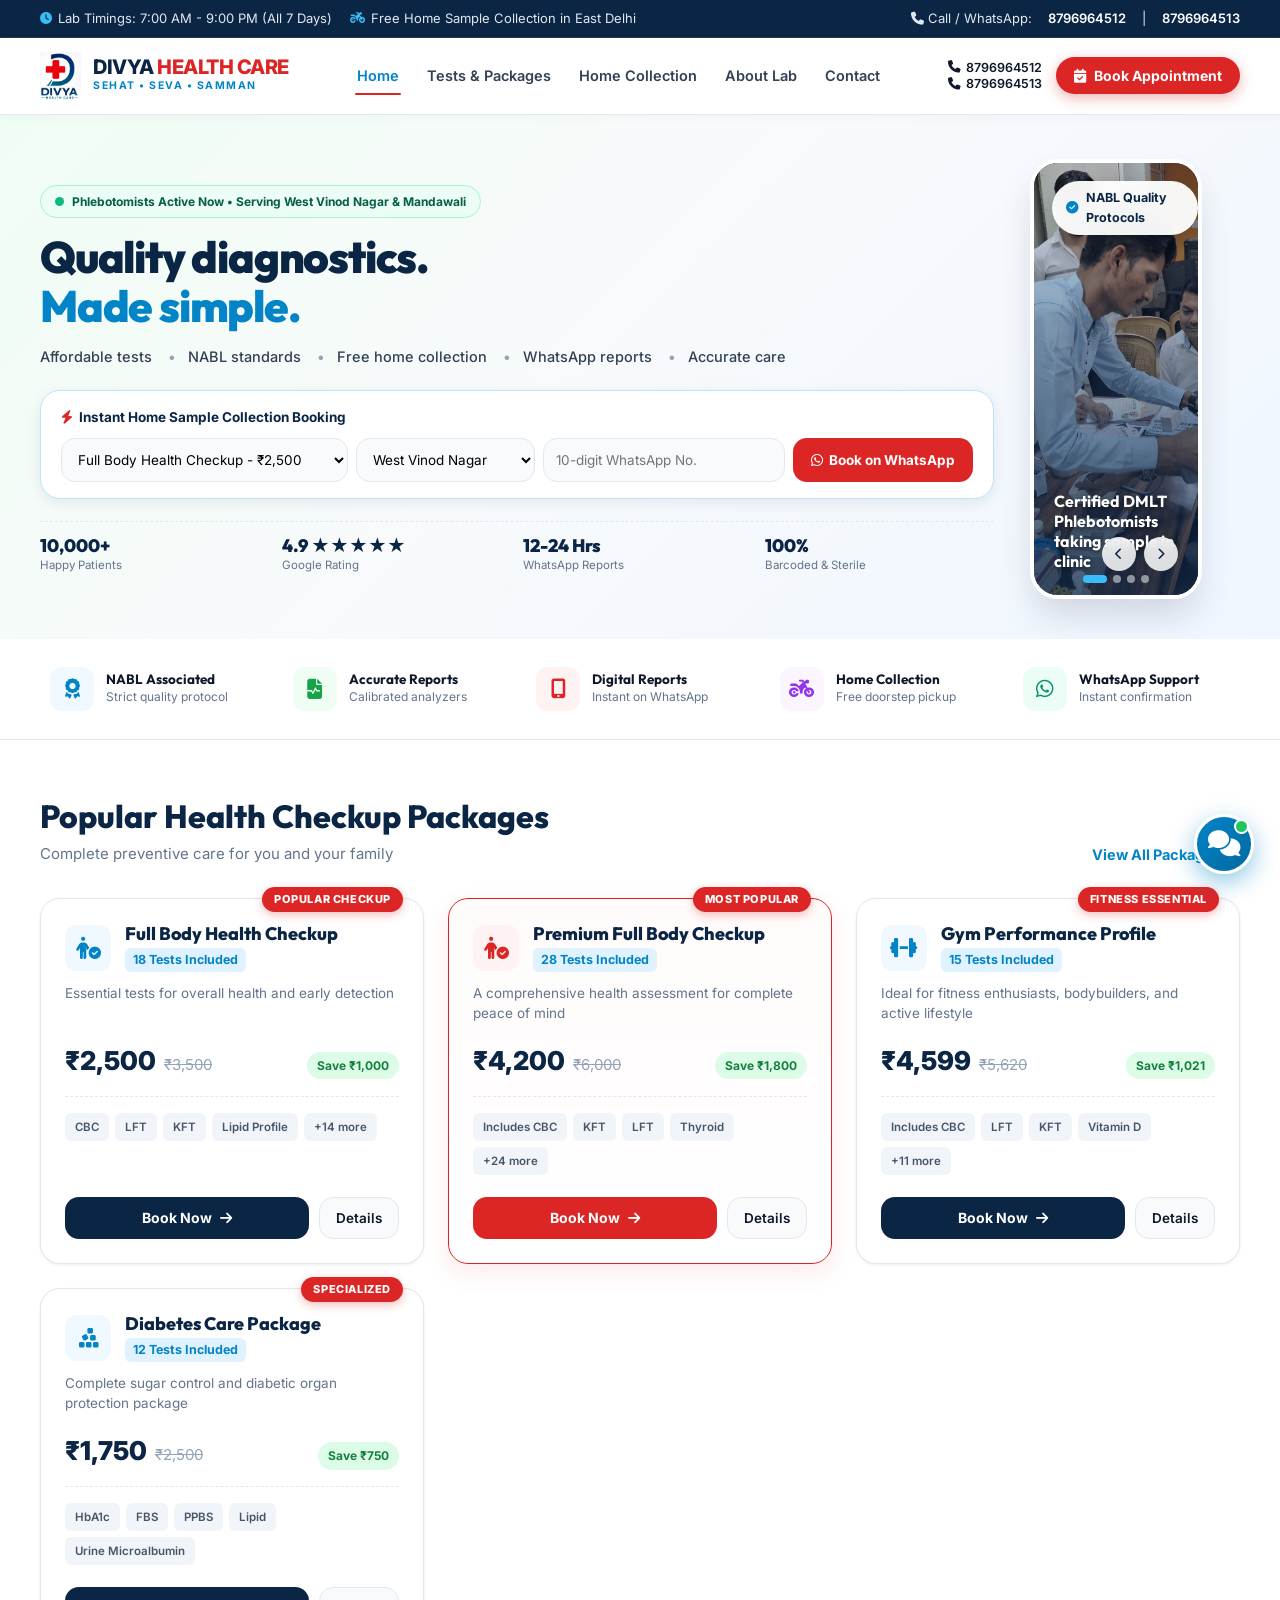
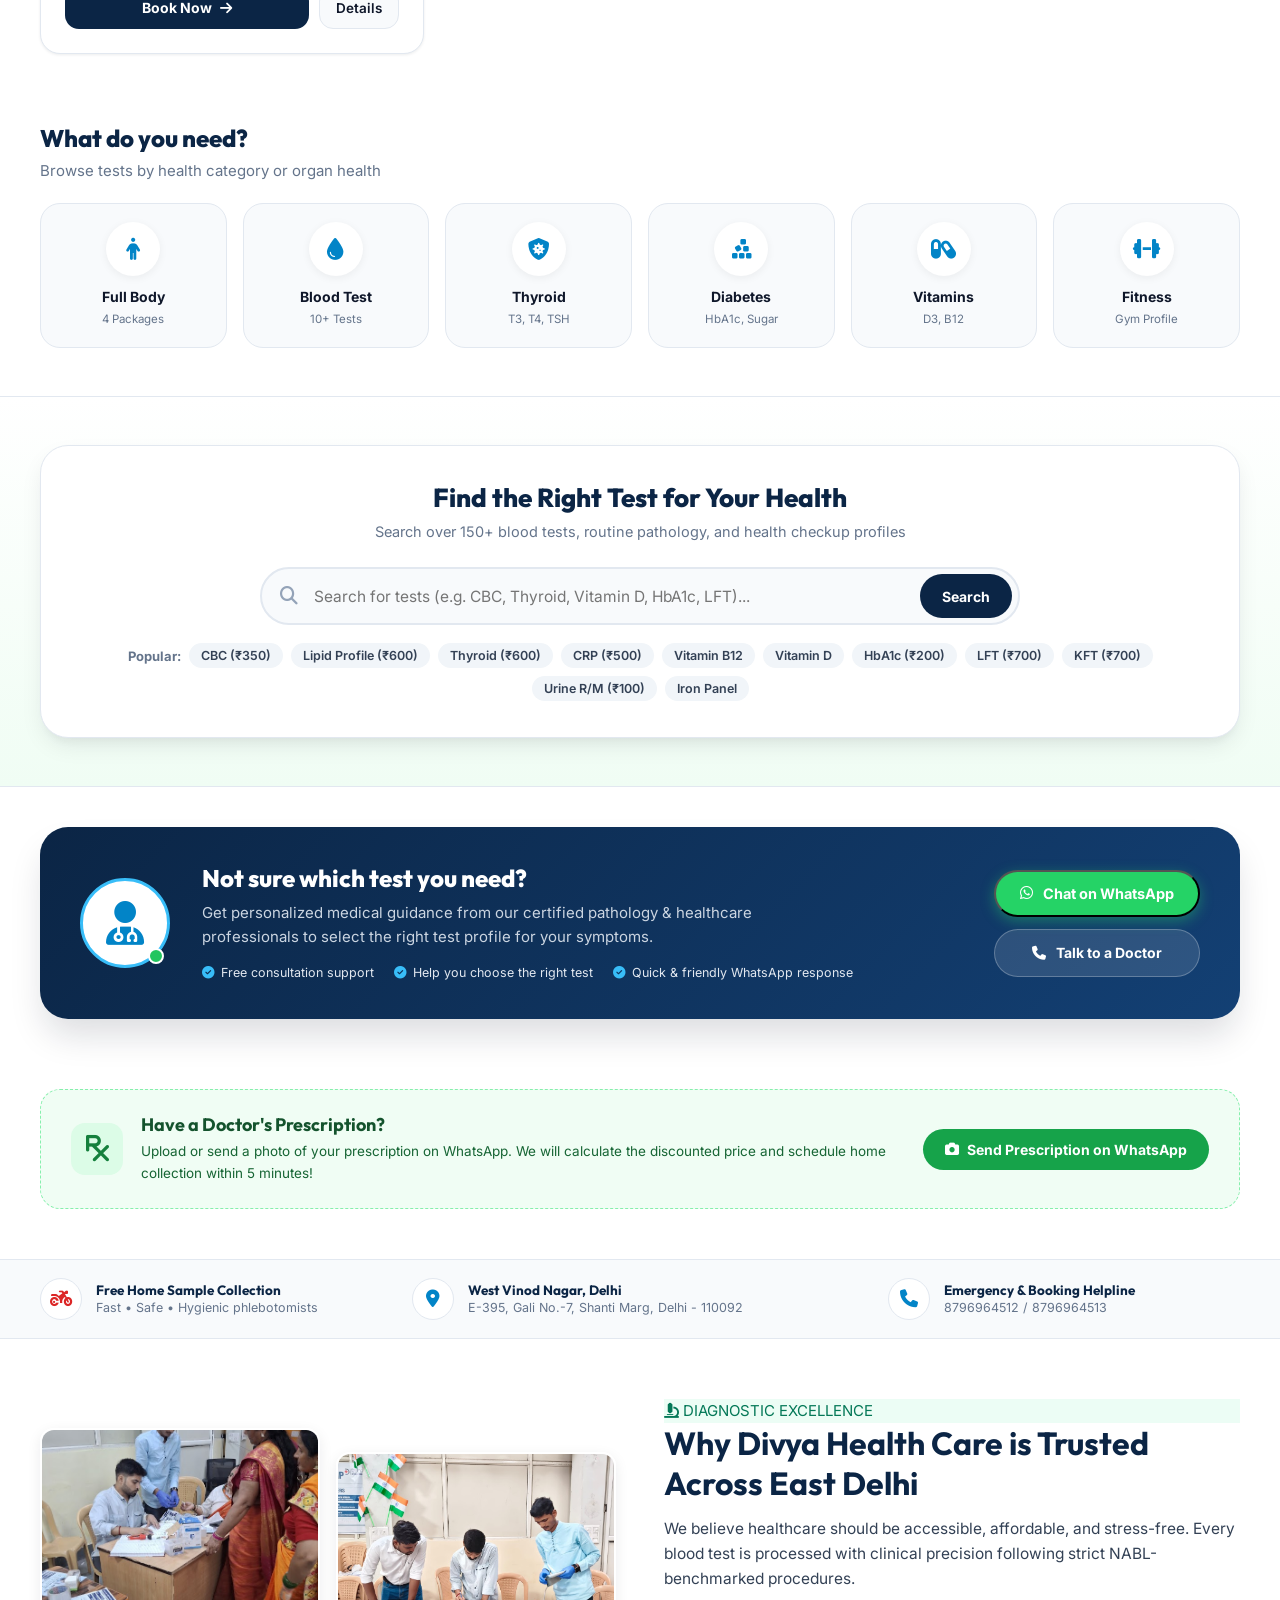
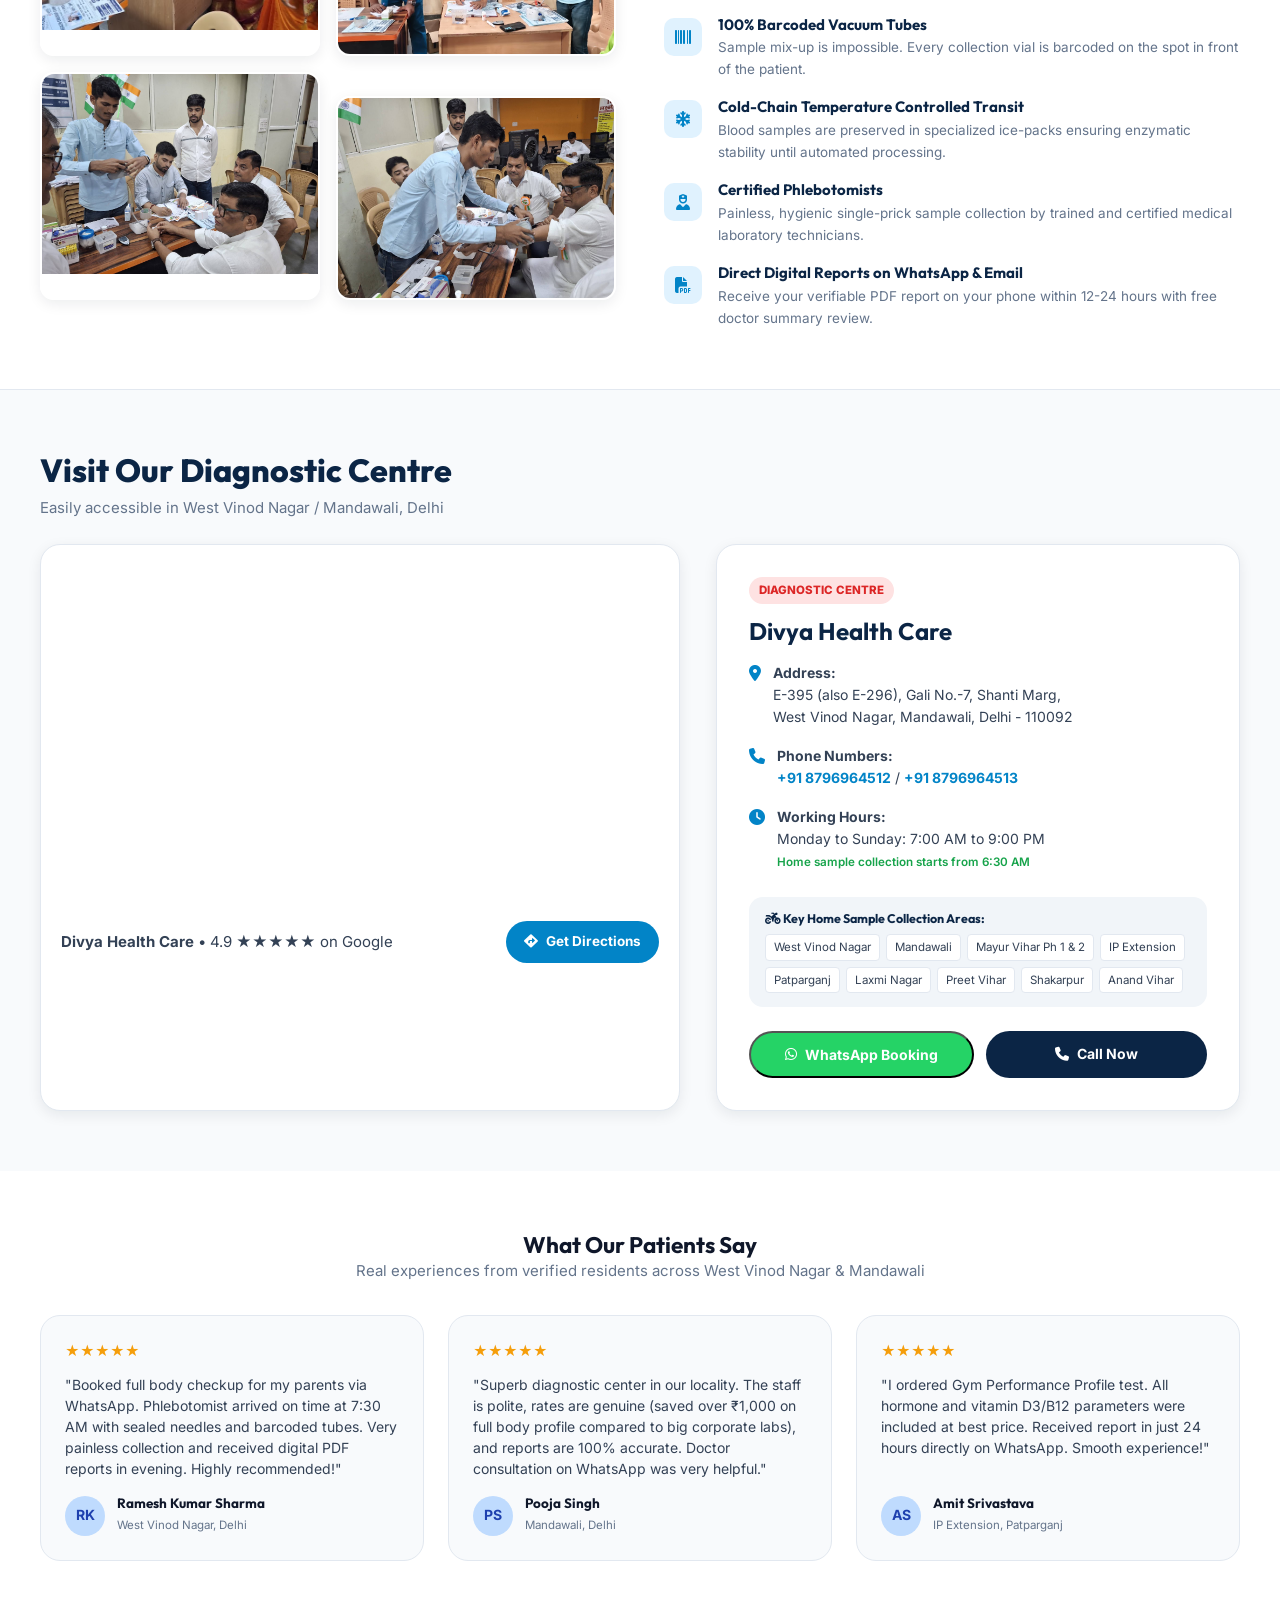
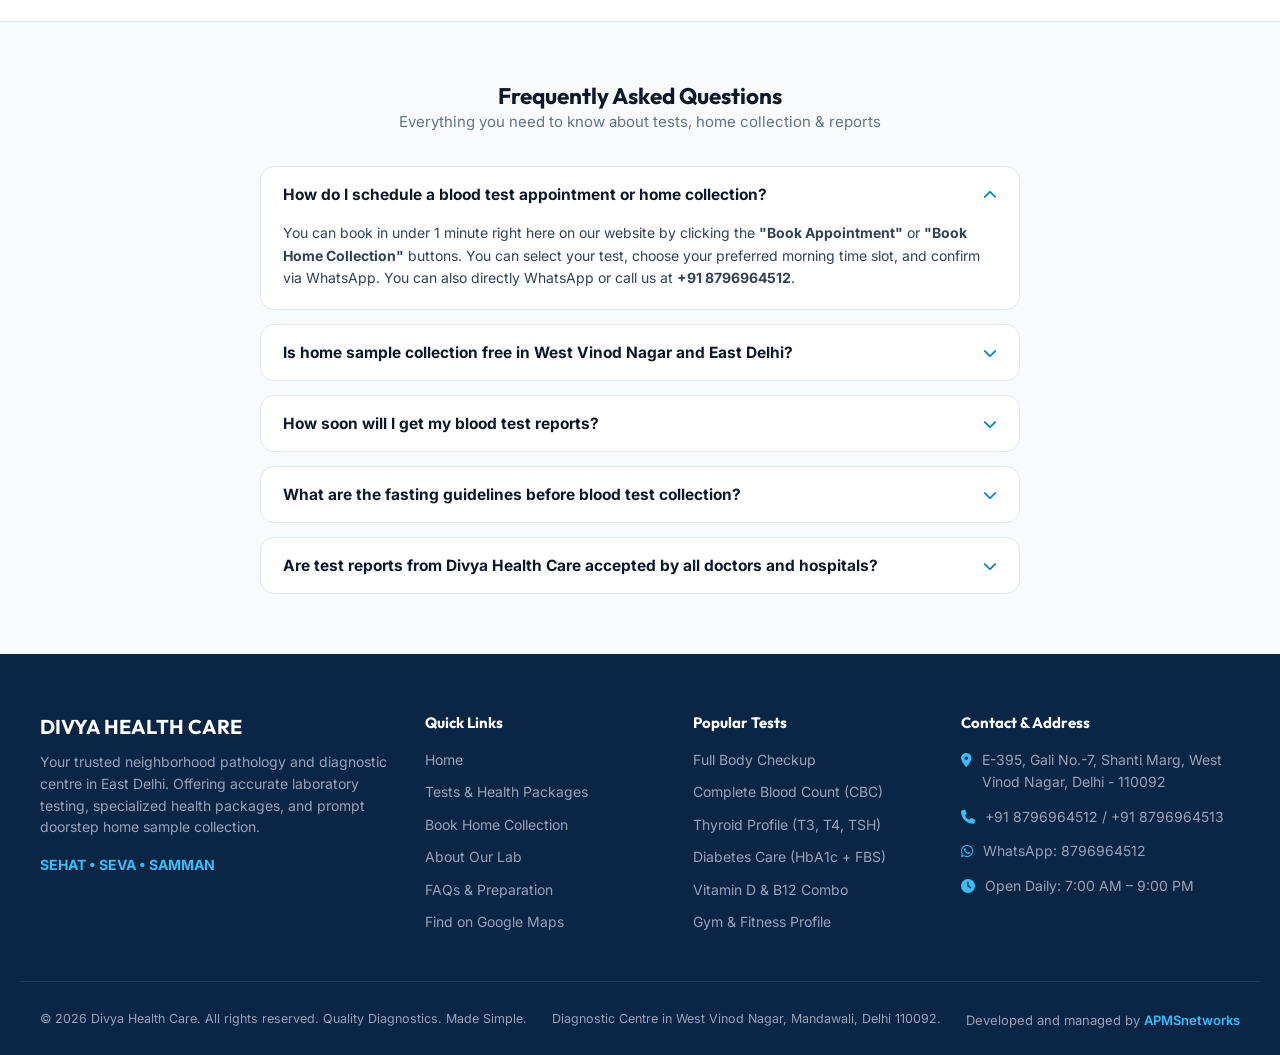
==== commit 796499d9: "Ankit: updated pricing" ====
--- a/index.html
+++ b/index.html
@@ -248,9 +248,16 @@
               <option value="Premium Full Body Checkup (₹4,200)">Premium Full Body Checkup - ₹4,200</option>
               <option value="Gym Performance Profile (₹4,599)">Gym Performance Profile - ₹4,599</option>
               <option value="Diabetes Care Package (₹1,750)">Diabetes Care Package - ₹1,750</option>
-              <option value="Complete Blood Count (CBC) (₹450)">CBC Test - ₹450</option>
-              <option value="Thyroid Profile (T3, T4, TSH) (₹1,200)">Thyroid Profile - ₹1,200</option>
-              <option value="Vitamin D & B12 Combo (₹1,150)">Vitamin D & B12 Combo - ₹1,150</option>
+              <option value="Complete Blood Count (CBC) (₹350)">CBC Test - ₹350 (Offer Rate)</option>
+              <option value="Thyroid Profile (T3, T4, TSH) (₹600)">Thyroid Profile - ₹600 (Offer Rate)</option>
+              <option value="Liver Function Test (LFT) (₹700)">LFT (Liver Test) - ₹700 (Offer Rate)</option>
+              <option value="Kidney Function Test (KFT) (₹700)">KFT (Kidney Test) - ₹700 (Offer Rate)</option>
+              <option value="Lipid Profile (₹600)">Lipid Profile (Cholesterol) - ₹600</option>
+              <option value="CRP (C-Reactive Protein) (₹500)">CRP Test - ₹500 (Offer Rate)</option>
+              <option value="Vitamin B12 (₹1,100)">Vitamin B12 - ₹1,100</option>
+              <option value="Vitamin D3 (25 OH) (₹1,500)">Vitamin D3 (25 OH) - ₹1,500</option>
+              <option value="HbA1c Glycated Sugar (₹200)">HbA1c 3-Month Sugar - ₹200</option>
+              <option value="FBS / RBS / Sugar Test (₹70)">Blood Sugar (FBS / RBS) - ₹70</option>
             </select>
 
             <select class="hero-quick-select" id="heroLocalitySelect">
@@ -436,14 +443,17 @@
         <!-- Popular Tags Line -->
         <div class="quick-tags-line">
           <span class="quick-tag-label">Popular:</span>
-          <button type="button" class="quick-search-tag" data-tag="CBC">CBC</button>
-          <button type="button" class="quick-search-tag" data-tag="Lipid Profile">Lipid Profile</button>
-          <button type="button" class="quick-search-tag" data-tag="Thyroid">Thyroid</button>
+          <button type="button" class="quick-search-tag" data-tag="CBC">CBC (₹350)</button>
+          <button type="button" class="quick-search-tag" data-tag="Lipid Profile">Lipid Profile (₹600)</button>
+          <button type="button" class="quick-search-tag" data-tag="Thyroid">Thyroid (₹600)</button>
+          <button type="button" class="quick-search-tag" data-tag="CRP">CRP (₹500)</button>
           <button type="button" class="quick-search-tag" data-tag="Vitamin B12">Vitamin B12</button>
           <button type="button" class="quick-search-tag" data-tag="Vitamin D">Vitamin D</button>
-          <button type="button" class="quick-search-tag" data-tag="HbA1c">HbA1c</button>
-          <button type="button" class="quick-search-tag" data-tag="LFT">LFT</button>
-          <button type="button" class="quick-search-tag" data-tag="KFT">KFT</button>
+          <button type="button" class="quick-search-tag" data-tag="HbA1c">HbA1c (₹200)</button>
+          <button type="button" class="quick-search-tag" data-tag="LFT">LFT (₹700)</button>
+          <button type="button" class="quick-search-tag" data-tag="KFT">KFT (₹700)</button>
+          <button type="button" class="quick-search-tag" data-tag="Urine R/M">Urine R/M (₹100)</button>
+          <button type="button" class="quick-search-tag" data-tag="Iron Panel">Iron Panel</button>
         </div>
       </div>
     </div>
@@ -852,6 +862,7 @@
     <div class="container footer-bottom-bar">
       <p>© 2026 Divya Health Care. All rights reserved. Quality Diagnostics. Made Simple.</p>
       <p>Diagnostic Centre in West Vinod Nagar, Mandawali, Delhi 110092.</p>
+      <p class="footer-dev-credit">Developed and managed by <a href="https://apmsnetworks.com/" target="_blank" rel="noopener noreferrer">APMSnetworks</a></p>
     </div>
   </footer>
 
--- a/css/style.css
+++ b/css/style.css
@@ -868,18 +868,26 @@
 .package-tags-wrap {
   display: flex;
   flex-wrap: wrap;
+  align-items: flex-start;
+  align-content: flex-start;
   gap: 6px;
   margin-bottom: 20px;
+  min-height: 64px;
   flex-grow: 1;
 }
 
 .pkg-tag {
+  display: inline-flex;
+  align-items: center;
   font-size: 11.5px;
   font-weight: 600;
   color: #475569;
   background: #f1f5f9;
-  padding: 4px 9px;
+  padding: 0 10px;
+  height: 28px;
   border-radius: 6px;
+  line-height: 28px;
+  white-space: nowrap;
 }
 
 .package-footer-actions {
@@ -3120,3 +3128,230 @@
 .toast-close-btn:hover {
   color: var(--text-dark);
 }
+
+/* ==========================================================================
+   FOOTER DEVELOPER CREDIT & OFFICIAL PRICE LIST TABLE
+   ========================================================================== */
+.footer-dev-credit {
+  font-size: 13px;
+  color: #94a3b8;
+  margin-top: 4px;
+}
+
+.footer-dev-credit a {
+  color: #38bdf8;
+  text-decoration: none;
+  font-weight: 600;
+  transition: var(--trans-fast);
+}
+
+.footer-dev-credit a:hover {
+  color: #7dd3fc;
+  text-decoration: underline;
+}
+
+.price-list-view-header {
+  display: flex;
+  align-items: center;
+  justify-content: space-between;
+  margin-bottom: 16px;
+  flex-wrap: wrap;
+  gap: 12px;
+}
+
+.price-list-view-toggle {
+  display: inline-flex;
+  background: #f1f5f9;
+  border-radius: var(--radius-full);
+  padding: 4px;
+  gap: 4px;
+  border: 1px solid var(--border-light);
+}
+
+.view-toggle-btn {
+  border: none;
+  background: transparent;
+  padding: 6px 14px;
+  border-radius: var(--radius-full);
+  font-size: 13px;
+  font-weight: 600;
+  color: var(--text-muted);
+  cursor: pointer;
+  display: inline-flex;
+  align-items: center;
+  gap: 6px;
+  transition: var(--trans-fast);
+}
+
+.view-toggle-btn.active {
+  background: #ffffff;
+  color: var(--primary-navy);
+  box-shadow: var(--shadow-sm);
+}
+
+.official-price-table-wrapper {
+  overflow-x: auto;
+  border-radius: var(--radius-md);
+  border: 1.5px solid var(--border-light);
+  background: #ffffff;
+  box-shadow: var(--shadow-xs);
+  margin-top: 12px;
+}
+
+.official-price-table {
+  width: 100%;
+  border-collapse: collapse;
+  text-align: left;
+  font-size: 13.5px;
+}
+
+.official-price-table th {
+  background: var(--primary-navy);
+  color: #ffffff;
+  padding: 13px 16px;
+  font-weight: 700;
+  font-size: 12.5px;
+  text-transform: uppercase;
+  letter-spacing: 0.5px;
+  white-space: nowrap;
+}
+
+.official-price-table td {
+  padding: 12px 16px;
+  border-bottom: 1px solid var(--border-light);
+  vertical-align: middle;
+}
+
+.official-price-table tbody tr:last-child td {
+  border-bottom: none;
+}
+
+.official-price-table tbody tr:hover {
+  background: #f8fafc;
+}
+
+.price-table-sno {
+  font-weight: 700;
+  color: #64748b;
+  font-size: 12.5px;
+  text-align: center;
+  width: 50px;
+}
+
+.price-table-name {
+  font-weight: 700;
+  color: var(--primary-navy);
+  display: flex;
+  flex-direction: column;
+  gap: 3px;
+}
+
+.price-table-subtext {
+  font-size: 12px;
+  font-weight: 400;
+  color: var(--text-muted);
+  display: flex;
+  gap: 8px;
+  flex-wrap: wrap;
+}
+
+.price-table-mrp {
+  color: #94a3b8;
+  text-decoration: line-through;
+  font-weight: 600;
+  font-size: 13.5px;
+}
+
+.price-table-offer {
+  font-weight: 850;
+  color: #0284c7;
+  font-size: 16px;
+}
+
+.price-table-save {
+  display: inline-block;
+  font-size: 11px;
+  font-weight: 700;
+  padding: 2px 8px;
+  border-radius: var(--radius-full);
+  background: #ecfdf5;
+  color: #059669;
+}
+
+.price-table-actions {
+  text-align: right;
+  white-space: nowrap;
+}
+
+.price-table-book-btn {
+  background: #f0fdf4;
+  color: #16a34a;
+  border: 1.5px solid #86efac;
+  padding: 6px 14px;
+  border-radius: var(--radius-full);
+  font-size: 12.5px;
+  font-weight: 700;
+  cursor: pointer;
+  transition: var(--trans-fast);
+  display: inline-flex;
+  align-items: center;
+  gap: 6px;
+}
+
+.price-table-book-btn:hover {
+  background: #16a34a;
+  color: #ffffff;
+}
+
+.price-list-banner-ribbon {
+  background: linear-gradient(135deg, #0b1f3a 0%, #0369a1 100%);
+  color: #ffffff;
+  border-radius: var(--radius-md);
+  padding: 18px 24px;
+  margin-bottom: 24px;
+  display: flex;
+  align-items: center;
+  justify-content: space-between;
+  gap: 20px;
+  flex-wrap: wrap;
+}
+
+.ribbon-features {
+  display: flex;
+  gap: 20px;
+  flex-wrap: wrap;
+}
+
+.ribbon-feat-item {
+  display: inline-flex;
+  align-items: center;
+  gap: 8px;
+  font-size: 13px;
+  font-weight: 600;
+  color: #e0f2fe;
+}
+
+.ribbon-feat-item i {
+  color: #38bdf8;
+  font-size: 15px;
+}
+
+.ribbon-cta-btn {
+  background: #ffffff;
+  color: var(--primary-navy);
+  font-weight: 700;
+  font-size: 13px;
+  padding: 8px 18px;
+  border-radius: var(--radius-full);
+  text-decoration: none;
+  display: inline-flex;
+  align-items: center;
+  gap: 8px;
+  transition: var(--trans-fast);
+}
+
+.ribbon-cta-btn:hover {
+  background: #f0fdf4;
+  color: #16a34a;
+}
+
--- a/css/responsive.css
+++ b/css/responsive.css
@@ -561,3 +561,45 @@
     font-size: 15px;
   }
 }
+
+/* Price List & Table Responsive */
+@media (max-width: 768px) {
+  .price-list-banner-ribbon {
+    flex-direction: column;
+    align-items: flex-start;
+    padding: 16px;
+    gap: 14px;
+  }
+
+  .ribbon-features {
+    gap: 12px;
+  }
+
+  .ribbon-feat-item {
+    font-size: 12px;
+  }
+
+  .ribbon-cta-btn {
+    width: 100%;
+    justify-content: center;
+  }
+
+  .price-list-view-header {
+    flex-direction: column;
+    align-items: flex-start;
+  }
+
+  .price-list-view-toggle {
+    width: 100%;
+  }
+
+  .view-toggle-btn {
+    flex: 1;
+    justify-content: center;
+  }
+
+  .official-price-table {
+    min-width: 650px;
+  }
+}
+
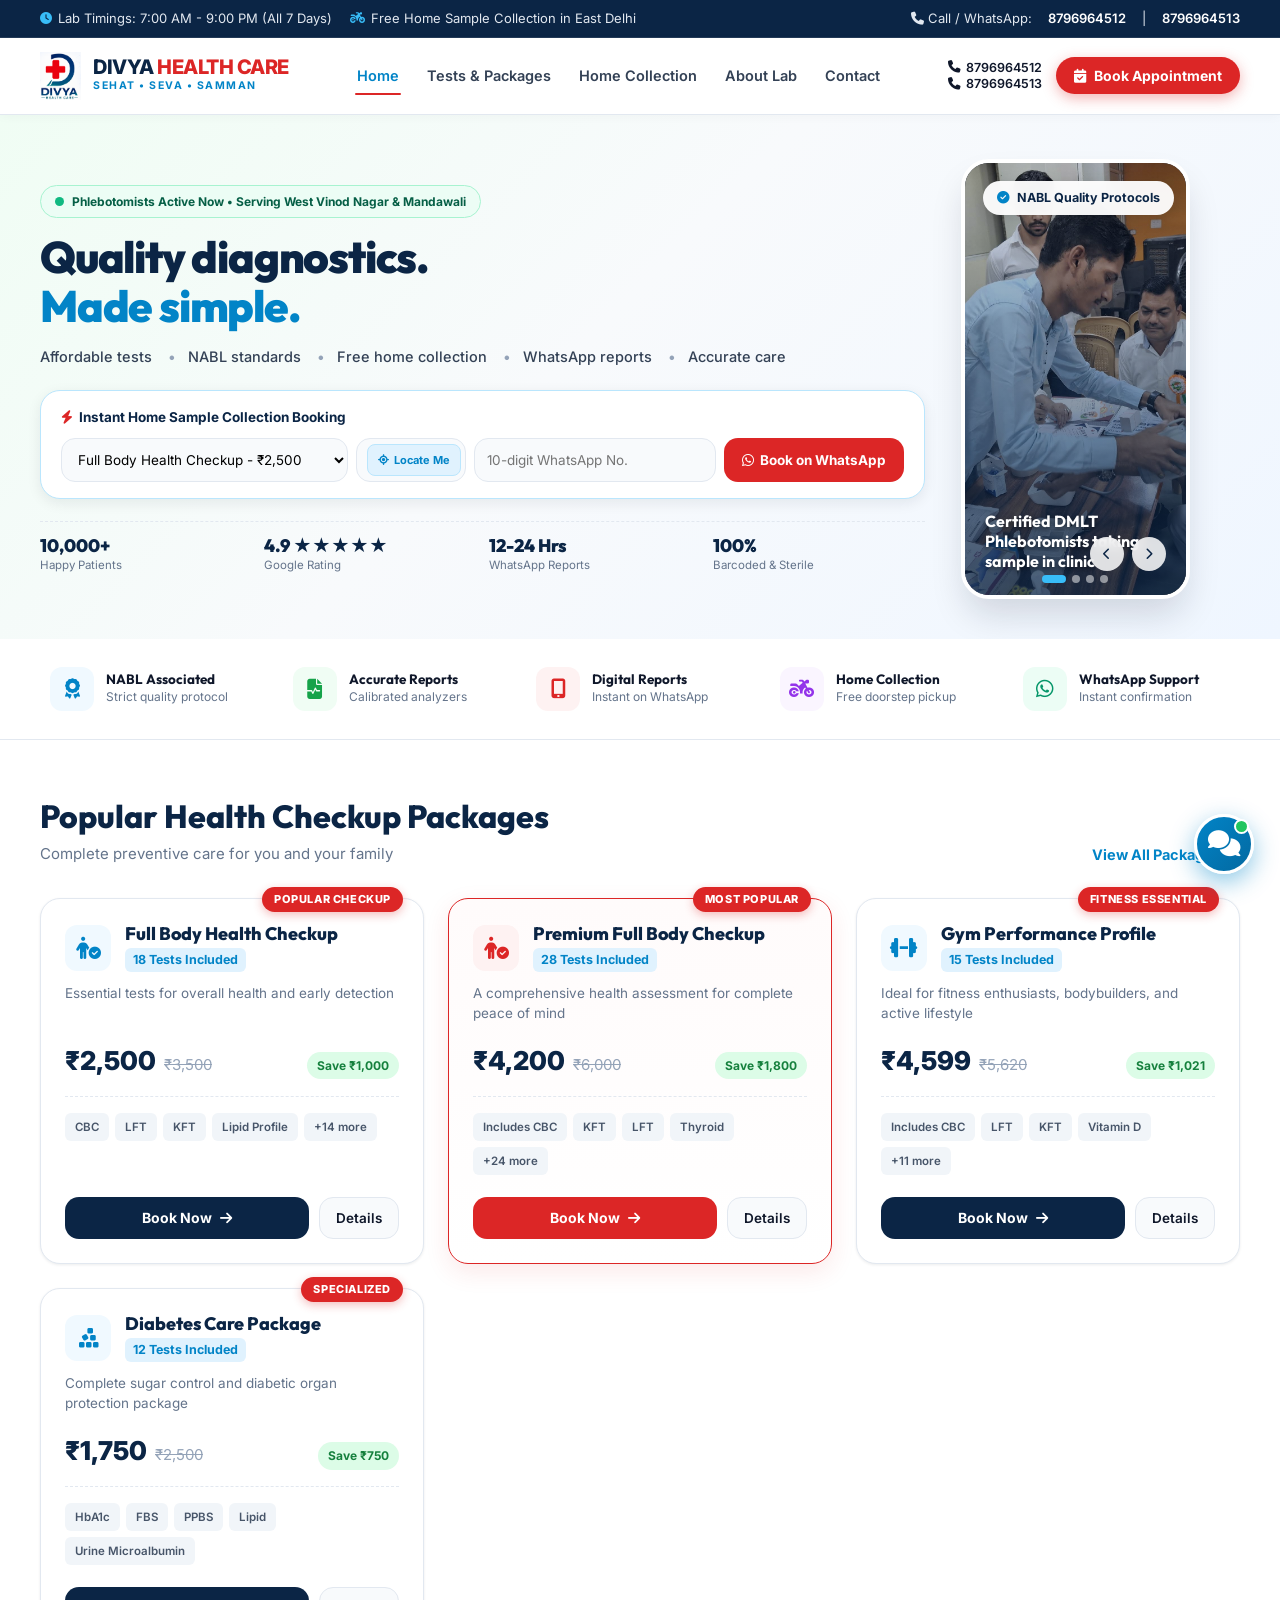
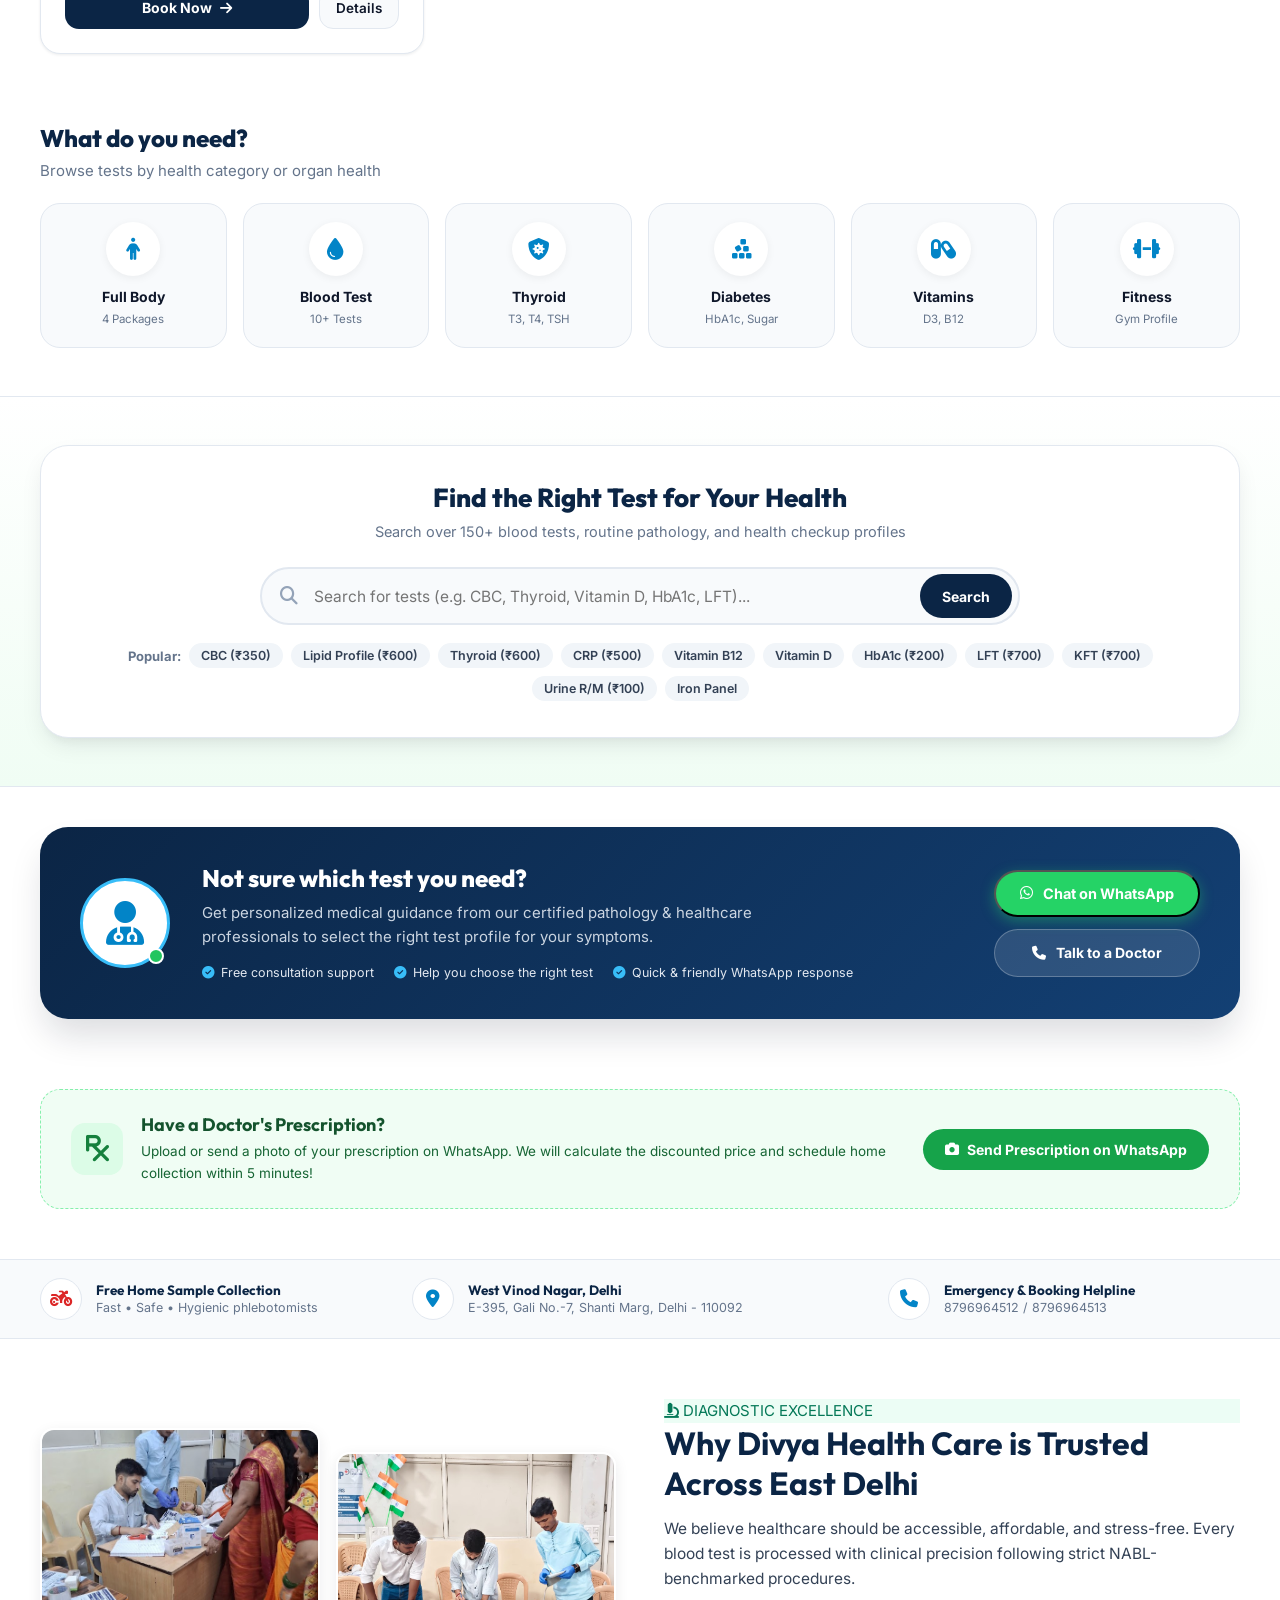
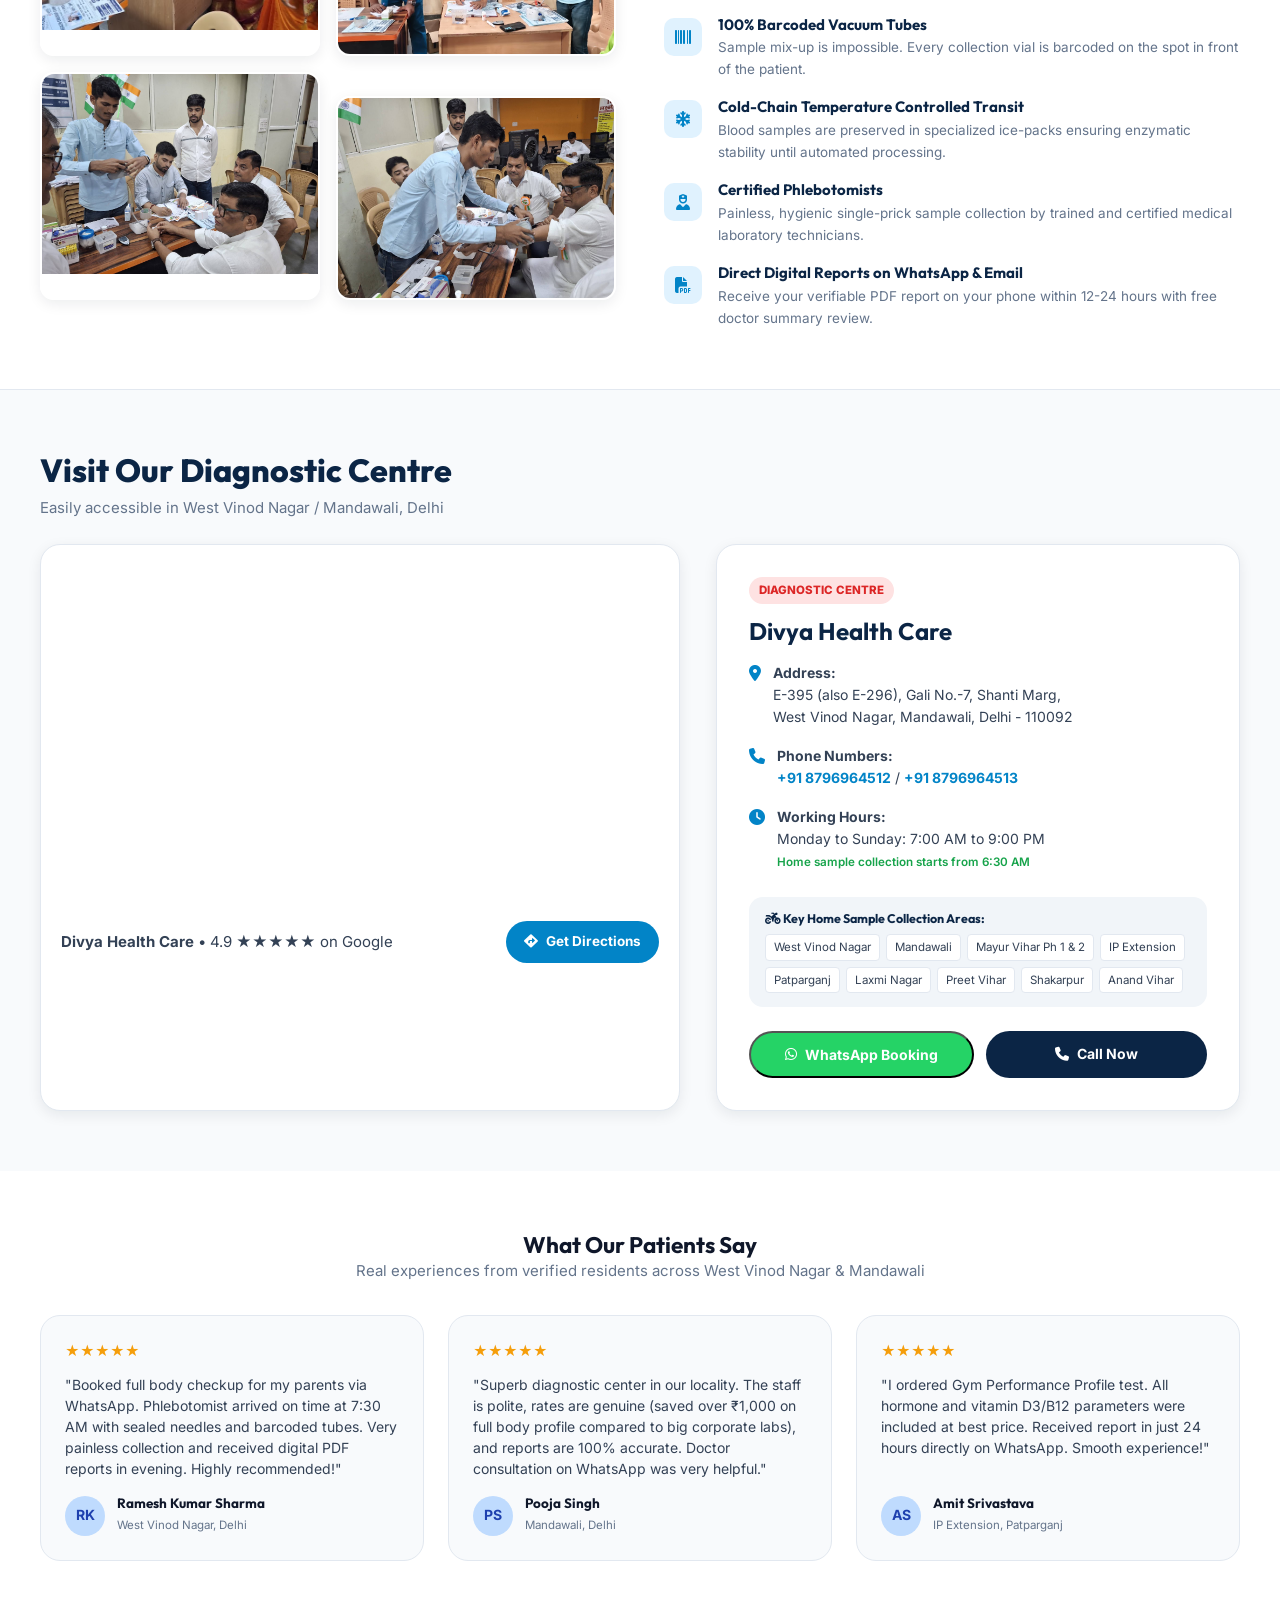
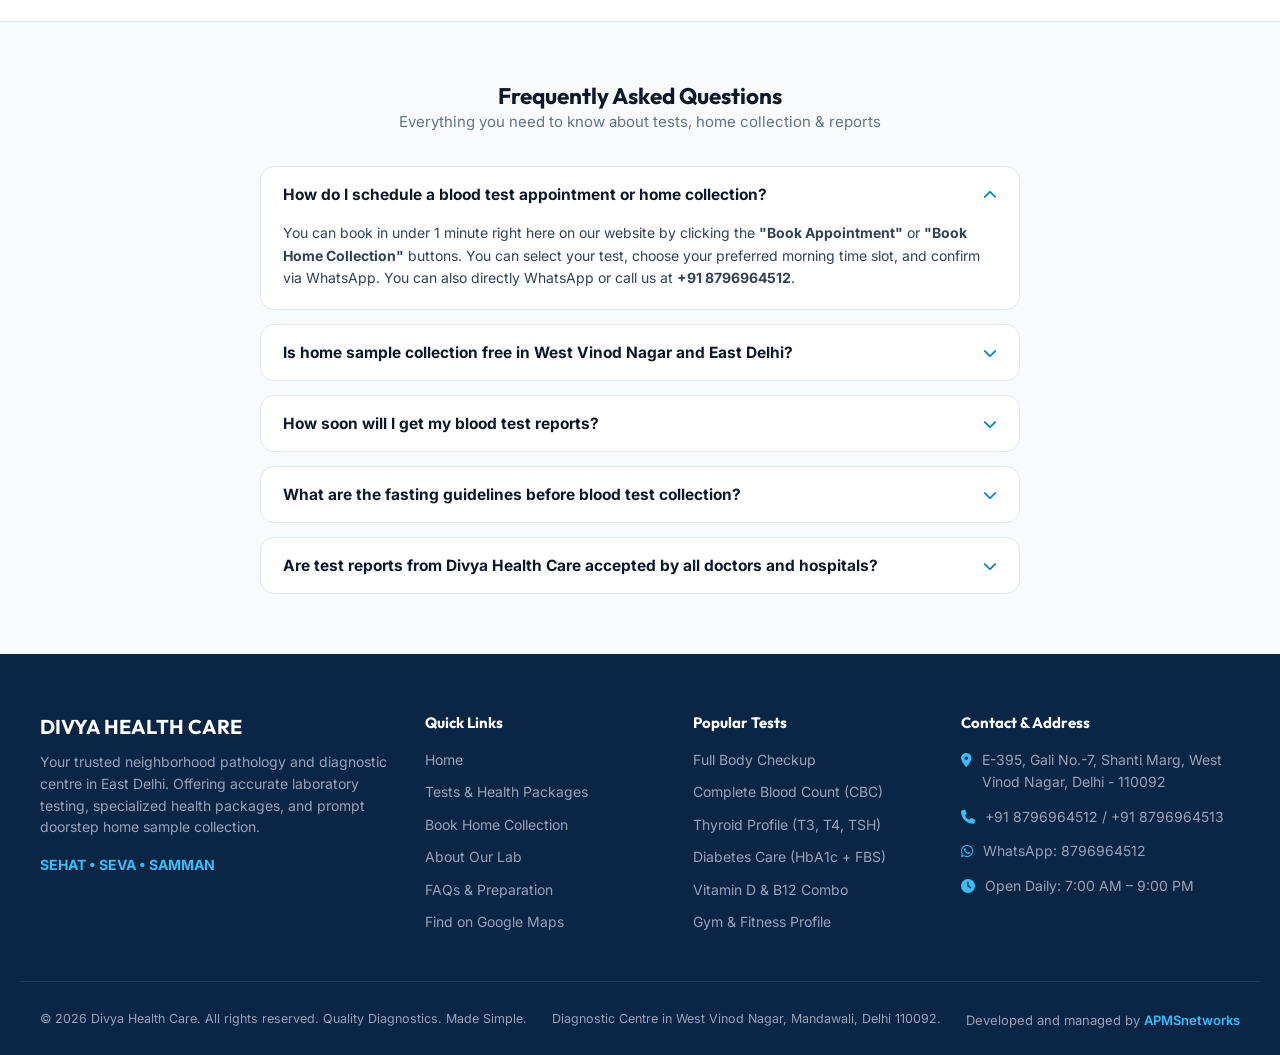
==== commit 1963586a: "Ankit: map updated" ====
--- a/index.html
+++ b/index.html
@@ -70,10 +70,10 @@
     },
     "geo": {
       "@type": "GeoCoordinates",
-      "latitude": 28.6294,
-      "longitude": 77.3015
+      "latitude": 28.623705,
+      "longitude": 77.294769
     },
-    "hasMap": "https://maps.app.goo.gl/azfvPmQHLmxPnsgY7",
+    "hasMap": "https://maps.app.goo.gl/HMQW6MZr21qmqoC79",
     "openingHoursSpecification": [
       {
         "@type": "OpeningHoursSpecification",
@@ -260,13 +260,13 @@
               <option value="FBS / RBS / Sugar Test (₹70)">Blood Sugar (FBS / RBS) - ₹70</option>
             </select>
 
-            <select class="hero-quick-select" id="heroLocalitySelect">
-              <option value="West Vinod Nagar">West Vinod Nagar</option>
-              <option value="Mandawali">Mandawali</option>
-              <option value="Mayur Vihar Ph 1 & 2">Mayur Vihar Ph 1 & 2</option>
-              <option value="IP Extension / Patparganj">IP Extension</option>
-              <option value="Laxmi Nagar / Preet Vihar">Laxmi Nagar</option>
-            </select>
+            <div class="hero-address-group">
+              <input type="text" class="hero-quick-input hero-address-input" id="heroAddressInput" placeholder="Type your address / area..." required>
+              <button type="button" class="btn-hero-locate" id="btnHeroLocate" title="Detect your current location">
+                <i class="fa-solid fa-location-crosshairs"></i>
+                <span class="locate-btn-text">Locate Me</span>
+              </button>
+            </div>
 
             <input type="tel" class="hero-quick-input" id="heroPhoneInput" placeholder="10-digit WhatsApp No." pattern="[0-9]{10}" required>
 
@@ -613,7 +613,7 @@
         <div class="map-wrapper-card">
           <div class="map-iframe-container">
             <iframe 
-              src="https://www.google.com/maps/embed?pb=!1m18!1m12!1m3!1d14008.225!2d77.3015!3d28.6294!2m3!1f0!2f0!3f0!3m2!1i1024!2i768!4f13.1!3m3!1m2!1s0x390ce5b934c4d007%3A0xba870d61f8ecad88!2sDivya%20health%20care%2C%20E%20296%20Gali%20no%207%2C%20Shanti%20Marg%2C%20West%20Vinod%20Nagar%2C%20Mandawali%2C%20Delhi%2C%20110092!5e0!3m2!1sen!2sin!4v1700000000000!5m2!1sen!2sin" 
+              src="https://maps.google.com/maps?q=28.623705,77.294769&hl=en&z=17&output=embed" 
               width="100%" 
               height="360" 
               style="border:0;" 
@@ -625,7 +625,7 @@
           </div>
           <div class="map-footer-bar">
             <span><strong>Divya Health Care</strong> • 4.9 ★★★★★ on Google</span>
-            <a href="https://maps.app.goo.gl/azfvPmQHLmxPnsgY7?g_st=iw" target="_blank" rel="noopener" class="btn-open-google-maps">
+            <a href="https://maps.app.goo.gl/HMQW6MZr21qmqoC79" target="_blank" rel="noopener" class="btn-open-google-maps">
               <i class="fa-solid fa-diamond-turn-right"></i>
               <span>Get Directions</span>
             </a>
@@ -820,7 +820,7 @@
           <li><a href="#home-collection">Book Home Collection</a></li>
           <li><a href="#why-us">About Our Lab</a></li>
           <li><a href="#faq">FAQs & Preparation</a></li>
-          <li><a href="https://maps.app.goo.gl/azfvPmQHLmxPnsgY7?g_st=iw" target="_blank" rel="noopener">Find on Google Maps</a></li>
+          <li><a href="https://maps.app.goo.gl/HMQW6MZr21qmqoC79" target="_blank" rel="noopener">Find on Google Maps</a></li>
         </ul>
       </div>
 
@@ -1151,11 +1151,14 @@
               </div>
 
               <div class="form-field-group" id="stepAddressContainer">
-                <label for="patientAddress">Collection Address (Home / Office) *</label>
-                <textarea id="patientAddress" placeholder="Enter house no, gali no, landmark (e.g. Gali No. 7, West Vinod Nagar)" rows="2"></textarea>
-                <button type="button" class="location-auto-helper" id="btnFillDefaultLocation">
-                  <i class="fa-solid fa-crosshairs"></i> Quick Auto-fill West Vinod Nagar
-                </button>
+                <div style="display: flex; justify-content: space-between; align-items: center; margin-bottom: 6px;">
+                  <label for="patientAddress" style="margin-bottom: 0;">Collection Address (Home / Office) *</label>
+                  <button type="button" class="btn-locate-inline" id="btnModalLocate">
+                    <i class="fa-solid fa-location-crosshairs"></i>
+                    <span>Locate Me</span>
+                  </button>
+                </div>
+                <textarea id="patientAddress" placeholder="Type house no, gali no, landmark or click Locate Me" rows="2"></textarea>
               </div>
 
               <div class="form-field-group">
--- a/css/style.css
+++ b/css/style.css
@@ -458,6 +458,82 @@
   background: var(--brand-red-hover);
 }
 
+.hero-address-group {
+  position: relative;
+  display: flex;
+  align-items: center;
+  width: 100%;
+}
+
+.hero-address-group .hero-address-input {
+  width: 100%;
+  padding-right: 96px;
+}
+
+.btn-hero-locate {
+  position: absolute;
+  right: 5px;
+  top: 50%;
+  transform: translateY(-50%);
+  height: 32px;
+  padding: 0 10px;
+  background: #e0f2fe;
+  color: #0284c7;
+  border: 1px solid #bae6fd;
+  border-radius: var(--radius-sm);
+  font-size: 11px;
+  font-weight: 700;
+  cursor: pointer;
+  display: inline-flex;
+  align-items: center;
+  gap: 5px;
+  transition: var(--trans-fast);
+  white-space: nowrap;
+}
+
+.btn-hero-locate:hover {
+  background: #0284c7;
+  color: #ffffff;
+  border-color: #0284c7;
+}
+
+.btn-hero-locate.locating,
+.btn-locate-inline.locating {
+  background: #f1f5f9;
+  color: #64748b;
+  border-color: #cbd5e1;
+  cursor: wait;
+}
+
+.btn-hero-locate.located,
+.btn-locate-inline.located {
+  background: #ecfdf5;
+  color: #059669;
+  border-color: #a7f3d0;
+}
+
+.btn-locate-inline {
+  background: #e0f2fe;
+  color: #0284c7;
+  border: 1px solid #bae6fd;
+  padding: 4px 10px;
+  border-radius: var(--radius-full);
+  font-size: 11.5px;
+  font-weight: 700;
+  cursor: pointer;
+  display: inline-flex;
+  align-items: center;
+  gap: 5px;
+  transition: var(--trans-fast);
+}
+
+.btn-locate-inline:hover {
+  background: #0284c7;
+  color: #ffffff;
+  border-color: #0284c7;
+}
+
+
 /* Hero Live Stats Row */
 .hero-live-stats-row {
   display: grid;
